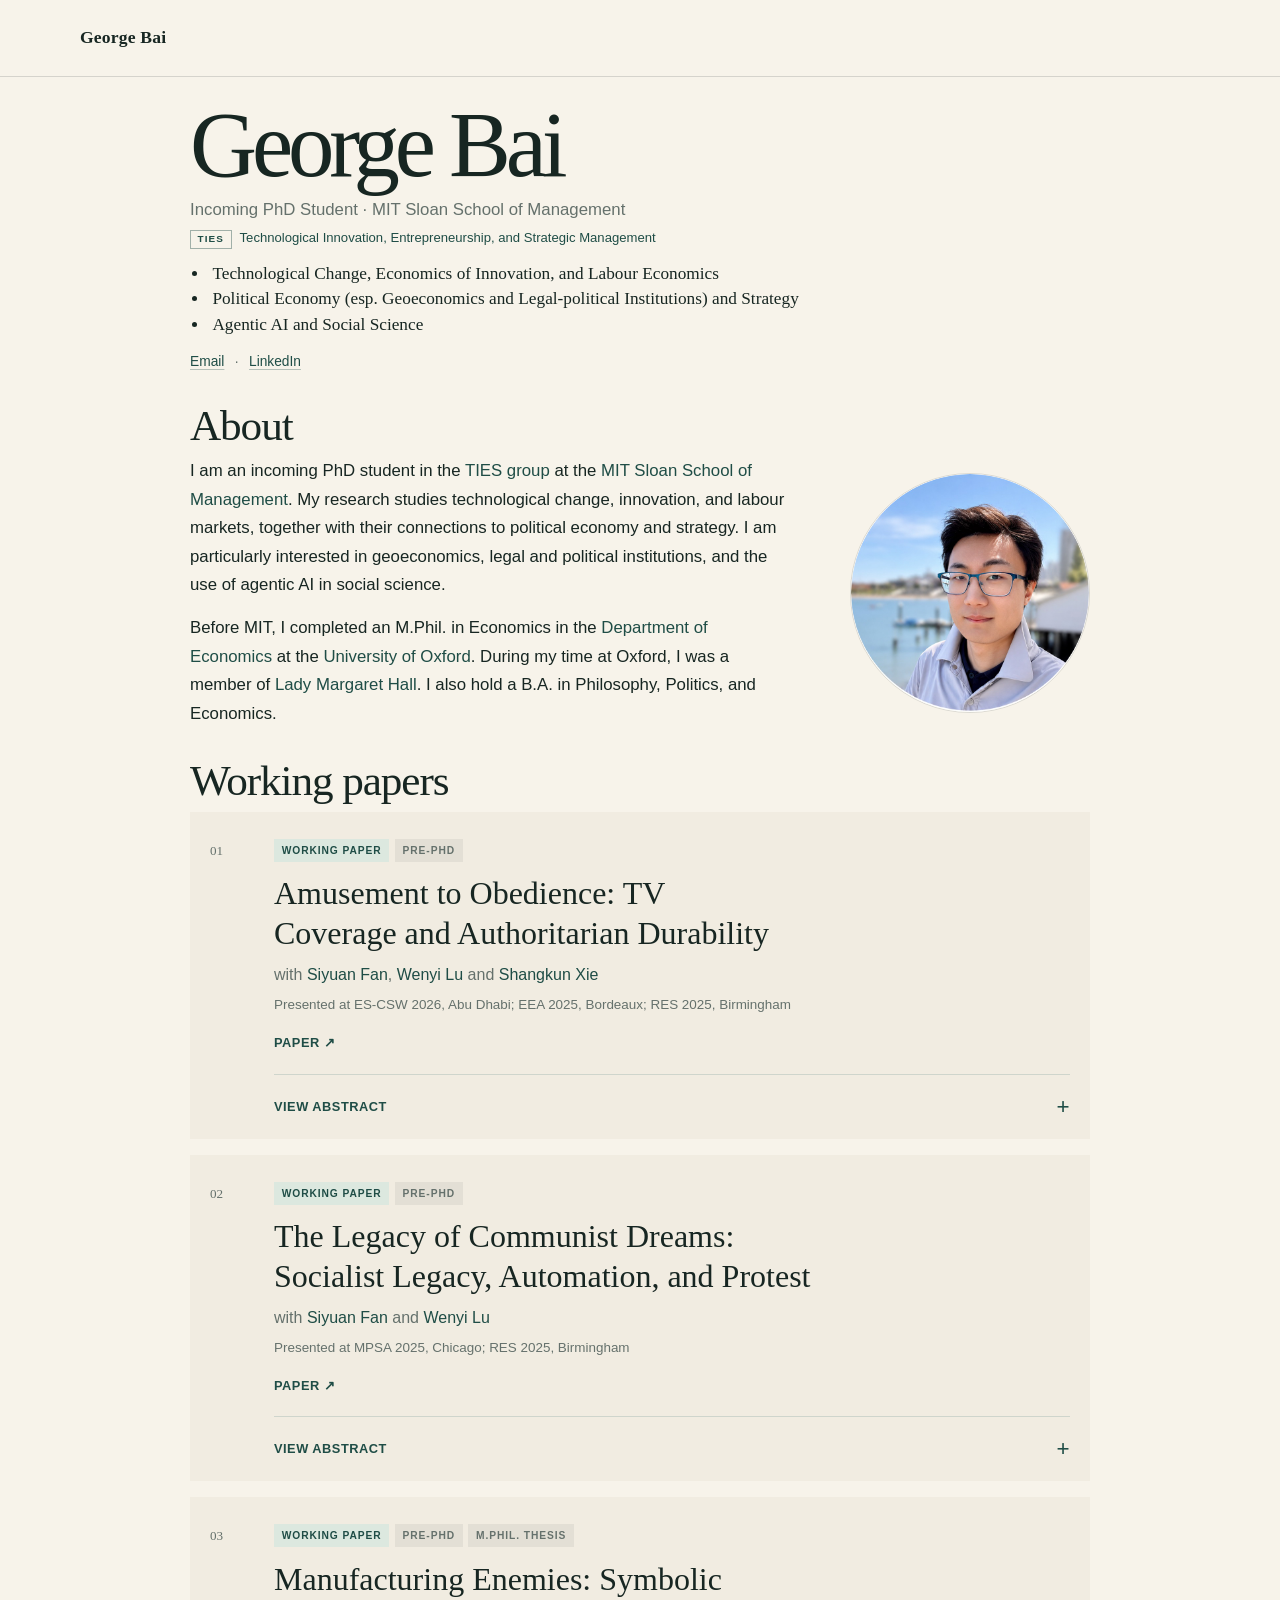
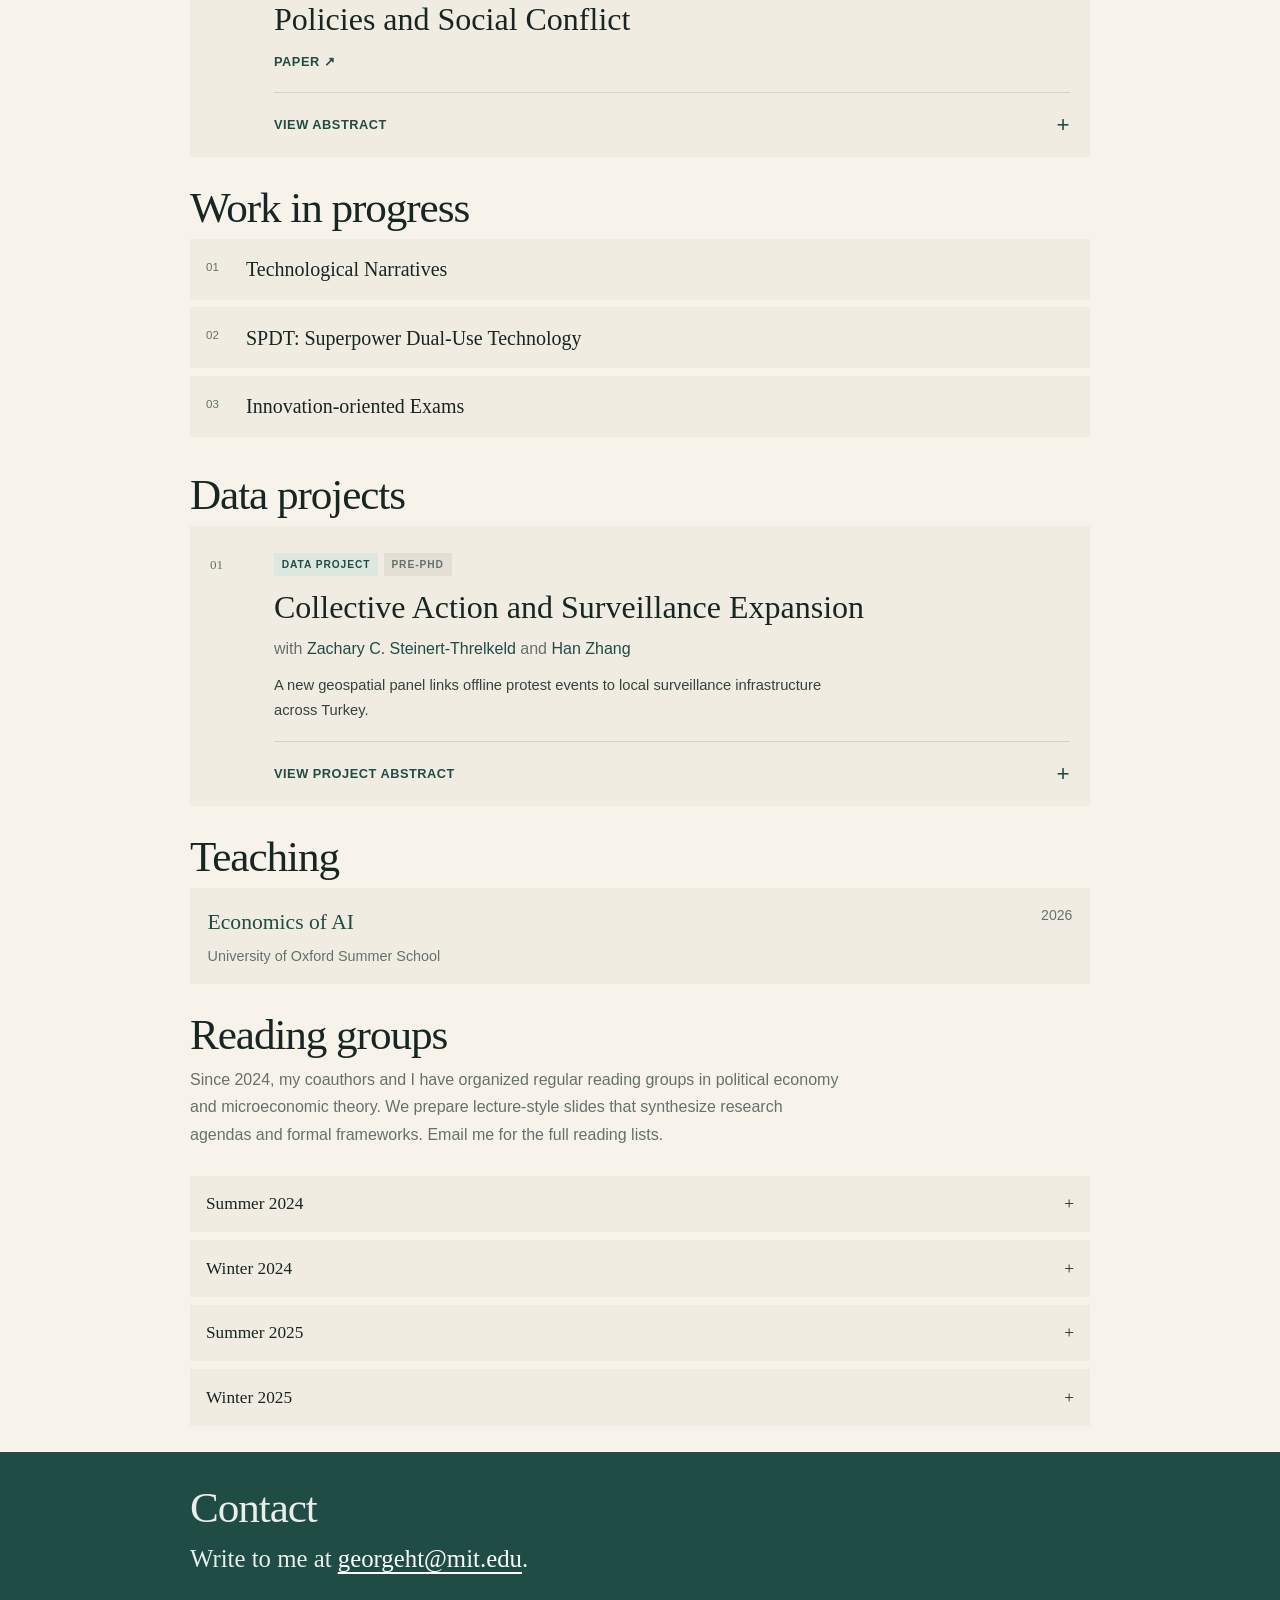
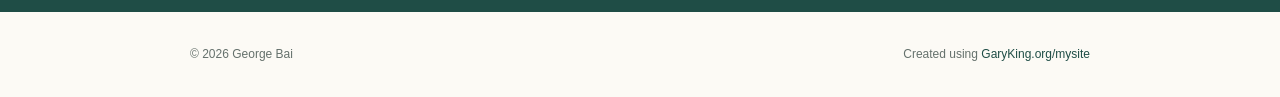
==== index.html @ 8c5a7973 "Deploy accessible academic website mirror" ====
<!doctype html><html lang=en-us><head><meta charset=utf-8><meta name=viewport content="width=device-width,initial-scale=1"><meta name=color-scheme content="light"><meta name=theme-color content="#1f4d46"><title>George Bai</title><meta name=description content="Incoming PhD student at MIT Sloan studying technological change, innovation, political economy, strategy, and agentic AI."><meta property="og:title" content="George Bai"><meta property="og:description" content="Incoming PhD student at MIT Sloan studying technological change, innovation, political economy, strategy, and agentic AI."><meta property="og:type" content="website"><meta property="og:url" content="https://georgehaotianbai.github.io/"><script async src="https://www.googletagmanager.com/gtag/js?id=G-B4WBXXB18H"></script><script>window.dataLayer=window.dataLayer||[];function gtag(){dataLayer.push(arguments)}gtag("js",new Date),gtag("config","G-B4WBXXB18H",{anonymize_ip:!0})</script><meta name=generator content="Created using GaryKing.org/mysite (https://gking.harvard.edu/mysite)"><script type=application/ld+json>{"@context":"https://schema.org","@type":"Person","name":"George Bai","affiliation":{"@type":"Organization","name":"MIT Sloan School of Management"},"url":"https:\/\/georgehaotianbai.github.io\/","isBasedOn":"https://gking.harvard.edu/mysite"}</script><link rel=stylesheet href=/css/style.min.93b478a4195a2efe864375f3f6a1dcf0c8ed3a2f8c6c5d9a26054619e5222175.css integrity="sha256-k7R4pBlaLv6GQ3Xz9qHc8MjtOi+MbF2aJgVGGeUiIXU="><link rel=icon type=image/svg+xml href=/favicon.svg><link rel=icon type=image/png sizes=32x32 href=/favicon-32x32.png><link rel=icon href=/favicon.ico sizes=any><link rel=apple-touch-icon href=/apple-touch-icon.png></head><body><a class=skip-link href=#main-content>Skip to content</a><header class=site-header><nav class=site-nav aria-label="Main navigation"><a class=site-brand href=/>George Bai</a><details class=nav-menu><summary aria-label="Open navigation"><span></span><span></span><span></span></summary><div class=nav-links><a href=/#research>Research</a>
<a href=/#projects>Projects</a>
<a href=/#teaching>Teaching</a>
<a href=/#reading-groups>Reading groups</a>
<a href=/#contact>Contact</a></div></details></nav></header><main id=main-content><section class="hero page-shell" aria-labelledby=hero-title><h1 id=hero-title>George Bai</h1><p class=hero-role><span class=hero-role-main>Incoming PhD Student · MIT Sloan School of Management</span>
<span class=hero-program><span class=hero-program-label>TIES</span>
<span>Technological Innovation, Entrepreneurship, and Strategic Management</span></span></p><ul class=hero-tagline><li>Technological Change, Economics of Innovation, and Labour Economics</li><li>Political Economy (esp. Geoeconomics and Legal-political Institutions) and Strategy</li><li>Agentic AI and Social Science</li></ul><div class=hero-links><a href=mailto:georgeht@mit.edu>Email</a>
<span aria-hidden=true>·</span>
<a href=https://www.linkedin.com/in/george-bai-415457237/ target=_blank rel=noopener>LinkedIn</a></div></section><section id=about class="section page-shell" aria-labelledby=about-title><h2 id=about-title>About</h2><div class=about-grid><div class="about-copy prose"><p>I am an incoming PhD student in the <a href=https://mitsloan.mit.edu/faculty/academic-groups/ties/about-us target=_blank rel=noopener>TIES group</a> at the <a href=https://mitsloan.mit.edu/ target=_blank rel=noopener>MIT Sloan School of Management</a>. My research studies technological change, innovation, and labour markets, together with their connections to political economy and strategy. I am particularly interested in geoeconomics, legal and political institutions, and the use of agentic AI in social science.</p><p>Before MIT, I completed an M.Phil. in Economics in the <a href=https://www.economics.ox.ac.uk/ target=_blank rel=noopener>Department of Economics</a> at the <a href=https://www.ox.ac.uk/ target=_blank rel=noopener>University of Oxford</a>. During my time at Oxford, I was a member of <a href=https://www.lmh.ox.ac.uk/ target=_blank rel=noopener>Lady Margaret Hall</a>. I also hold a B.A. in Philosophy, Politics, and Economics.</p></div><figure class=about-photo><img src=/images/george-bai.jpg alt="Portrait of George Bai"></figure></div></section><section id=research class="section page-shell" aria-labelledby=research-title><div class=section-heading><h2 id=research-title>Working papers</h2></div><div class=papers-list><article class=paper-card><div class=paper-index aria-hidden=true>01</div><div class=paper-summary><div class=paper-main><div class=paper-badges><span class=status-badge>Working paper</span>
<span class="status-badge status-badge-secondary">Pre-PhD</span></div><h3>Amusement to Obedience: TV Coverage and Authoritarian Durability</h3><p class=paper-authors>with <a href=https://fansiyuan.weebly.com/ target=_blank rel=noopener>Siyuan Fan</a>, <a href=https://luwenyi.weebly.com/ target=_blank rel=noopener>Wenyi Lu</a> and <a href=https://shangkunxie.weebly.com/ target=_blank rel=noopener>Shangkun Xie</a></p><p class=paper-presentations>Presented at ES-CSW 2026, Abu Dhabi; EEA 2025, Bordeaux; RES 2025, Birmingham</p><div class=paper-links><a href="https://papers.ssrn.com/sol3/papers.cfm?abstract_id=5091087" target=_blank rel=noopener>Paper <span aria-hidden=true>↗</span></a></div></div><details class=abstract-panel><summary><span class=open-label>View abstract</span><span class=close-label>Close abstract</span><span class=summary-icon aria-hidden=true>+</span></summary><div class=abstract-content><div><p class=abstract-label>Abstract</p><p>How does entertainment media manufacture political support in authoritarian states? Leveraging a nationwide television subsidy program in rural China, we find that adolescents with greater formative-era exposure to color TV later exhibit higher regime support, increased political trust, and lower anti-authoritarian resistance. These patterns reflect an illusory accountability effect. Adolescents with increased TV exposure display lower cognitive performance, educational attainment, and political understanding, while experiencing higher emotional satisfaction from entertainment. This combination of impaired critical capacity and heightened low-cost affective satisfaction leads to lower demands for government accountability and fewer protests.</p></div><figure><img src=/images/tv-coverage.png alt="Estimated effects of television coverage across outcomes" loading=lazy></figure></div></details></div></article><article class=paper-card><div class=paper-index aria-hidden=true>02</div><div class=paper-summary><div class=paper-main><div class=paper-badges><span class=status-badge>Working paper</span>
<span class="status-badge status-badge-secondary">Pre-PhD</span></div><h3>The Legacy of Communist Dreams: Socialist Legacy, Automation, and Protest</h3><p class=paper-authors>with <a href=https://fansiyuan.weebly.com/ target=_blank rel=noopener>Siyuan Fan</a> and <a href=https://luwenyi.weebly.com/ target=_blank rel=noopener>Wenyi Lu</a></p><p class=paper-presentations>Presented at MPSA 2025, Chicago; RES 2025, Birmingham</p><div class=paper-links><a href="https://papers.ssrn.com/sol3/papers.cfm?abstract_id=4797721" target=_blank rel=noopener>Paper <span aria-hidden=true>↗</span></a></div></div><details class=abstract-panel><summary><span class=open-label>View abstract</span><span class=close-label>Close abstract</span><span class=summary-icon aria-hidden=true>+</span></summary><div class=abstract-content><div><p class=abstract-label>Abstract</p><p>Why do revolutionary autocracies experience protests yet remain durable? This paper reconciles the paradox through the long-term political consequences of social revolutions. We propose legacy-conditioned targeting, in which mass mobilization and identity reconstruction generate a resistance-and-loyalty equilibrium. Citizens develop a strong inclination to resist unjust treatment alongside loyalty to revolutionary authority. These orientations persist through intergenerational transmission. Using original measures of China's socialist legacy and protest data from social media, we find that citizens protest when facing unemployment risk from automation, especially in areas with an intensive revolutionary legacy. The same legacy predicts stronger regime support and channels protest toward economic interests, consolidating the authoritarian status quo.</p></div><figure><img src=/images/communist-legacy.png alt="Spatial distribution of protests and socialist legacy" loading=lazy></figure></div></details></div></article><article class=paper-card><div class=paper-index aria-hidden=true>03</div><div class=paper-summary><div class=paper-main><div class=paper-badges><span class=status-badge>Working paper</span>
<span class="status-badge status-badge-secondary">Pre-PhD</span><span class="status-badge status-badge-secondary">M.Phil. Thesis</span></div><h3>Manufacturing Enemies: Symbolic Policies and Social Conflict</h3><div class=paper-links><a href="https://www.dropbox.com/scl/fi/2ol9iryjosaef777iu3fc/Haotian-Bai.pdf?rlkey=toubkoul9jf4xid18sx75km14&amp;dl=0" target=_blank rel=noopener>Paper <span aria-hidden=true>↗</span></a></div></div><details class=abstract-panel><summary><span class=open-label>View abstract</span><span class=close-label>Close abstract</span><span class=summary-icon aria-hidden=true>+</span></summary><div class=abstract-content><div><p class=abstract-label>Abstract</p><p>What is the purpose of identity-coded policies that target domestic minorities? I develop a theory of symbolic policies combining political competition and social conflict. Two parties compete in elections with probabilistic retrospective voting, while majority and minority groups contest identity security through costly individual effort. Symbolic policy allows a security-advantaged party to manufacture a threat that reduces majority free-riding and makes identity security electorally salient. A two-period model shows that the Hawk party's vote share is non-monotonic in the grievance it manufactures. Once minority mobilization becomes sufficiently strong, future conflict continues across incumbent policies. In the infinite-horizon model, the depreciation rate of minority mobilization determines whether politics enters a persistent Hawk trap or recurrent Hawk-Dove cycles. The predictions match patterns surrounding India's cattle-slaughter bans and clarify how restrictions on symbolic policy may backfire.</p></div><figure><img src=/images/manufacturing-enemies.jpg alt="Phase diagram showing three political regimes in the model" loading=lazy></figure></div></details></div></article></div></section><section id=work-in-progress class="section page-shell" aria-labelledby=wip-title><h2 id=wip-title>Work in progress</h2><ol class=wip-list><li>Technological Narratives</li><li>SPDT: Superpower Dual-Use Technology</li><li>Innovation-oriented Exams</li></ol></section><section id=projects class="section page-shell" aria-labelledby=projects-title><h2 id=projects-title>Data projects</h2><article class="paper-card project-card"><div class=paper-index aria-hidden=true>01</div><div class=paper-summary><div class=paper-main><div class=paper-badges><span class=status-badge>Data project</span>
<span class="status-badge status-badge-secondary">Pre-PhD</span></div><h3>Collective Action and Surveillance Expansion</h3><p class=paper-authors>with <a href=https://luskin.ucla.edu/person/zachary-c-steinert-threlkeld target=_blank rel=noopener>Zachary C. Steinert-Threlkeld</a> and <a href=https://hanzhang.xyz/ target=_blank rel=noopener>Han Zhang</a></p><p class=project-description>A new geospatial panel links offline protest events to local surveillance infrastructure across Turkey.</p></div><details class=abstract-panel><summary><span class=open-label>View project abstract</span><span class=close-label>Close project abstract</span><span class=summary-icon aria-hidden=true>+</span></summary><div class=abstract-content><div><p class=abstract-label>Abstract</p><p>How does collective action shape the expansion of state surveillance? We build a new geospatial panel linking offline protest events in Turkey to local camera infrastructure. Starting from 96.3 million geolocated Twitter posts collected between 2013 and 2020, a keyword filter, two-stage LLM classifier, human validation exercise, and spatiotemporal aggregation recover discrete protest episodes. The resulting daily series closely tracks an independent protest-event database during their common coverage period, with a Pearson correlation of 0.670. Around each protest location, we sample 50 road points within a 3 km x 3 km window, retrieve repeated Google Street View imagery, and apply computer vision to measure camera presence across locations and image vintages. The resulting location-time panel provides new data for studying whether contentious activity predicts subsequent surveillance deployment and how this relationship varies across urban space.</p></div><figure><img src=/images/protest-surveillance-turkey.jpg alt="Maps of classified protest postings across Turkey, Ankara, Istanbul, and Izmir" loading=lazy><figcaption>Classified protest postings across Turkey and in Ankara, Istanbul, and Izmir.</figcaption></figure></div></details></div></article></section><section id=teaching class="section page-shell" aria-labelledby=teaching-title><h2 id=teaching-title>Teaching</h2><article class=teaching-item><div><h3><a href=https://economics.web.ox.ac.uk/oxford-elevate target=_blank rel=noopener>Economics of AI</a></h3><p>University of Oxford Summer School</p></div><time>2026</time></article></section><section id=reading-groups class="section page-shell" aria-labelledby=reading-title><h2 id=reading-title>Reading groups</h2><p class=section-intro>Since 2024, my coauthors and I have organized regular reading groups in political economy and microeconomic theory. We prepare lecture-style slides that synthesize research agendas and formal frameworks. Email me for the full reading lists.</p><div class=reading-list><details><summary><span>Summer 2024</span><span aria-hidden=true>+</span></summary><ol><li><a href="https://www.dropbox.com/scl/fi/brhin5ocwootobsow5l6k/PEnotes_2024Summer_1.pdf?rlkey=t30in1wcgakfo5kzuiz4kuwbu&amp;dl=0" target=_blank rel=noopener><span>PEnotes_2024Summer_1</span><small>Political Economy of Development</small></a></li><li><a href="https://www.dropbox.com/scl/fi/px3fi8tswgpbfq5cijapa/PEnotes_2024Summer_2.pdf?rlkey=4uqibhacaxh39tlv965mxc2x7&amp;dl=0" target=_blank rel=noopener><span>PEnotes_2024Summer_2</span><small>Political Economy of Religion and Accountability</small></a></li><li><a href="https://www.dropbox.com/scl/fi/n2bkwgpbalkqzhhif8d6q/PEnotes_2024Summer_3.pdf?rlkey=ti6qjlrddalsjrcfwpknmd2gd&amp;dl=0" target=_blank rel=noopener><span>PEnotes_2024Summer_3</span><small>Political Economy of Conflict and Violence</small></a></li><li><a href="https://www.dropbox.com/scl/fi/fnb7xz0zy4om5a0svrm3k/PEnotes_2024Summer_4.pdf?rlkey=x1mj5j4st5eirkb4v2lcrnn9g&amp;dl=0" target=_blank rel=noopener><span>PEnotes_2024Summer_4</span><small>Political Economy of Redistribution and Revolution</small></a></li><li><a href="https://www.dropbox.com/scl/fi/12sgvzo599m9vph6mvw9t/PEnotes_2024Summer_5.pdf?rlkey=p0lekkrhjq5mn6w2bwtz6zbju&amp;dl=0" target=_blank rel=noopener><span>PEnotes_2024Summer_5</span><small>Political Economy of Military and War</small></a></li></ol></details><details><summary><span>Winter 2024</span><span aria-hidden=true>+</span></summary><ol><li><a href="https://www.dropbox.com/scl/fi/x3ew3gqfxdciv91bejf99/PEnotes_2024Winter_1.pdf?rlkey=rb2xvztqbm3qqdl50neuvw6q1&amp;dl=0" target=_blank rel=noopener><span>PEnotes_2024Winter_1</span><small>Political Economy of Deliberation, Participation, and Control</small></a></li><li><a href="https://www.dropbox.com/scl/fi/qitxu8pycijr9dxmr3boo/PEnotes_2024Winter_2.pdf?rlkey=7ea4qlqprbpg4g8419q2ilvzf&amp;dl=0" target=_blank rel=noopener><span>PEnotes_2024Winter_2</span><small>Culture and Identity, and Their Evolution in Space and Time</small></a></li></ol></details><details><summary><span>Summer 2025</span><span aria-hidden=true>+</span></summary><ol><li><a href="https://www.dropbox.com/scl/fi/58ehymhzlq8fchlmdhh3q/PEnotes_2025Summer_1.pdf?rlkey=ujxkocmue9isg123xfm86flux&amp;dl=0" target=_blank rel=noopener><span>PEnotes_2025Summer_1</span><small>Theory of Time Preference and Social Preference I</small></a></li><li><a href="https://www.dropbox.com/scl/fi/rxc20vtpikhrfa2c36kse/PEnotes_2025Summer_2.pdf?rlkey=94q1dppuen5b8tqi0xrom3j3k&amp;dl=0" target=_blank rel=noopener><span>PEnotes_2025Summer_2</span><small>Theory of Risk, Ambiguity, and Social Preference II</small></a></li><li><a href="https://www.dropbox.com/scl/fi/wg9e2of10duheg5ln5klz/PEnotes_2025Summer_3.pdf?rlkey=siep3lelx9zimrm37h6q8nslq&amp;dl=0" target=_blank rel=noopener><span>PEnotes_2025Summer_3</span><small>Overconfidence, Small Samples, Projection Bias, and Cultural Transmission</small></a></li><li><a href="https://www.dropbox.com/scl/fi/vh2bakmopk1cv2qo885ch/PEnotes_2025Summer_4.pdf?rlkey=0f5ey85oaxacob1qujr14feu7&amp;dl=0" target=_blank rel=noopener><span>PEnotes_2025Summer_4</span><small>Theory of Non-standard Decision Making and Emotion</small></a></li><li><a href="https://www.dropbox.com/scl/fi/b8cefsa8f6jym4p59r9dn/PEnotes_2025Summer_5.pdf?rlkey=1gnz6bxujf99zshrnpsq27zmr&amp;dl=0" target=_blank rel=noopener><span>PEnotes_2025Summer_5</span><small>Theory of Motivated Reasoning and Behavioural Welfare Economics I</small></a></li><li><a href="https://www.dropbox.com/scl/fi/e9c2wqzdzlcl4huxh83h7/PEnotes_2025Summer_6.pdf?rlkey=n08ev9mmzmtrmwa2zk3ft50wy&amp;dl=0" target=_blank rel=noopener><span>PEnotes_2025Summer_6</span><small>Theory of Ideology and Behavioural Welfare Economics II</small></a></li><li><a href="https://www.dropbox.com/scl/fi/87ippd0o7kjq6wcnfa3rn/PEnotes_2025Summer_7.pdf?rlkey=q8exmp6r01yr5bx7nn8ay4ztf&amp;dl=0" target=_blank rel=noopener><span>PEnotes_2025Summer_7</span><small>Theory of Psychology and Economics I</small></a></li><li><a href="https://www.dropbox.com/scl/fi/oq7t80um0mioz1bav1pn8/PEnotes_2025Summer_8.pdf?rlkey=1o6fi0z5eilqatdi456zgnqq7&amp;dl=0" target=_blank rel=noopener><span>PEnotes_2025Summer_8</span><small>Theory of Psychology and Economics II</small></a></li></ol></details><details><summary><span>Winter 2025</span><span aria-hidden=true>+</span></summary><ol><li><a href="https://www.dropbox.com/scl/fi/cbee7nvvqwlgunvbj1c47/PEnotes_2025Winter_contest.pdf?rlkey=l4fxqvddyxb1kzxf99yzlnesa&amp;dl=0" target=_blank rel=noopener><span>PEnotes_2025Winter_1</span><small>Contest Theory in Political Economy</small></a></li><li><a href="https://www.dropbox.com/scl/fi/w0kqkxbnd7dpszn0240or/PEnotes_2025Winter_information_design.pdf?rlkey=judnqmhbmr4tiqovvt4x6mjic&amp;dl=0" target=_blank rel=noopener><span>PEnotes_2025Winter_2</span><small>Information Design and Political Economy</small></a></li><li><a href="https://www.dropbox.com/scl/fi/3hxqjah0b7e6lj81s281m/PEnotes_2025Winter_Urban1.pdf?rlkey=vof4s5bova7jra1hm9cktc5i0&amp;dl=0" target=_blank rel=noopener><span>PEnotes_2025Winter_3</span><small>Politics in Space I</small></a></li><li><a href="https://www.dropbox.com/scl/fi/90hpp3w7wgd4halw9224q/PEnotes_2025Winter_Urban2.pdf?rlkey=7jt7zke5fbdmz8zlhshu7m9we&amp;dl=0" target=_blank rel=noopener><span>PEnotes_2025Winter_4</span><small>Politics in Space II</small></a></li><li><a href="https://www.dropbox.com/scl/fi/4aog43ak33fdr23lftrfd/PEnotes_2025Winter_Urban3.pdf?rlkey=qfjktqs350ck9omqjath6qrs1&amp;dl=0" target=_blank rel=noopener><span>PEnotes_2025Winter_5</span><small>Politics in Space III</small></a></li></ol></details></div></section><section id=contact class=contact-section aria-labelledby=contact-title><div class=page-shell><h2 id=contact-title>Contact</h2><p>Write to me at <a href=mailto:georgeht@mit.edu>georgeht@mit.edu</a>.</p></div></section></main><footer class=site-footer><div class=footer-inner><span>© 2026 George Bai</span>
<span>Created using <a href=https://garyking.org/mysite target=_blank rel=noopener>GaryKing.org/mysite</a></span></div></footer></body></html>
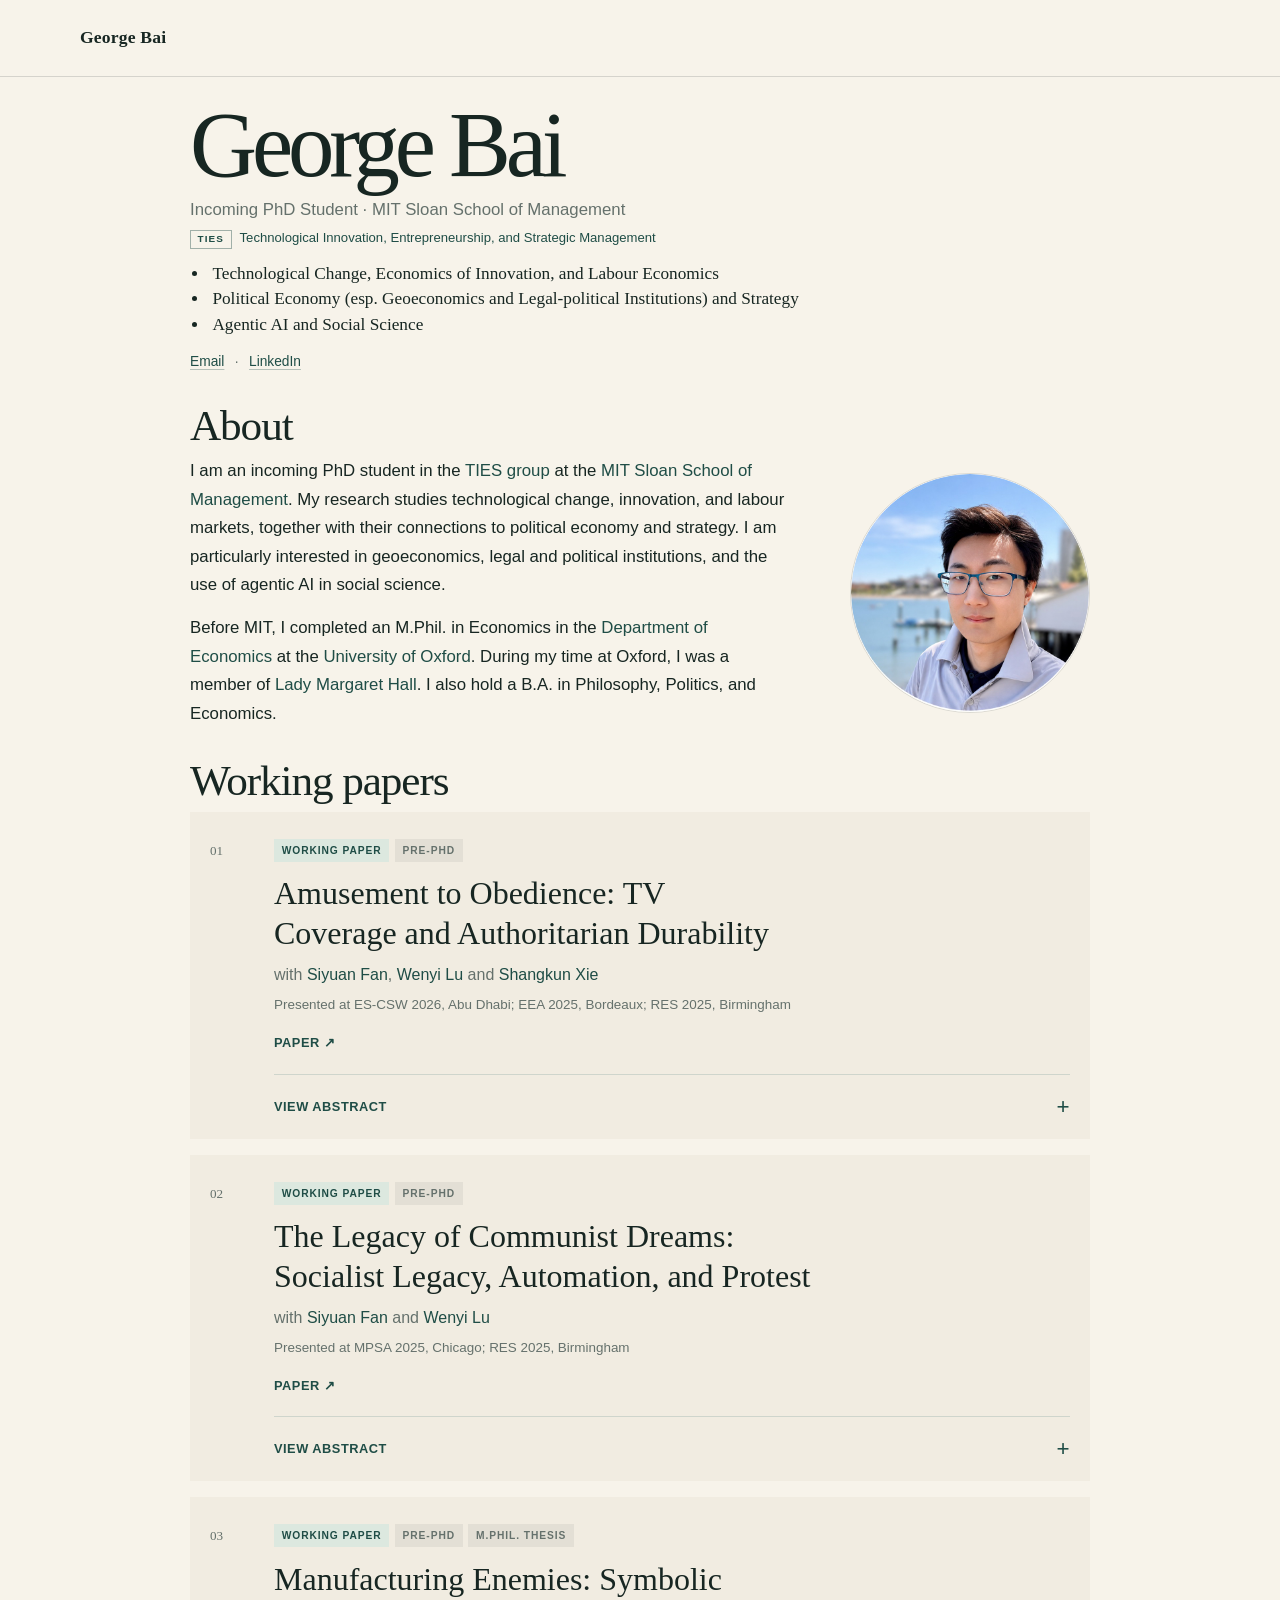
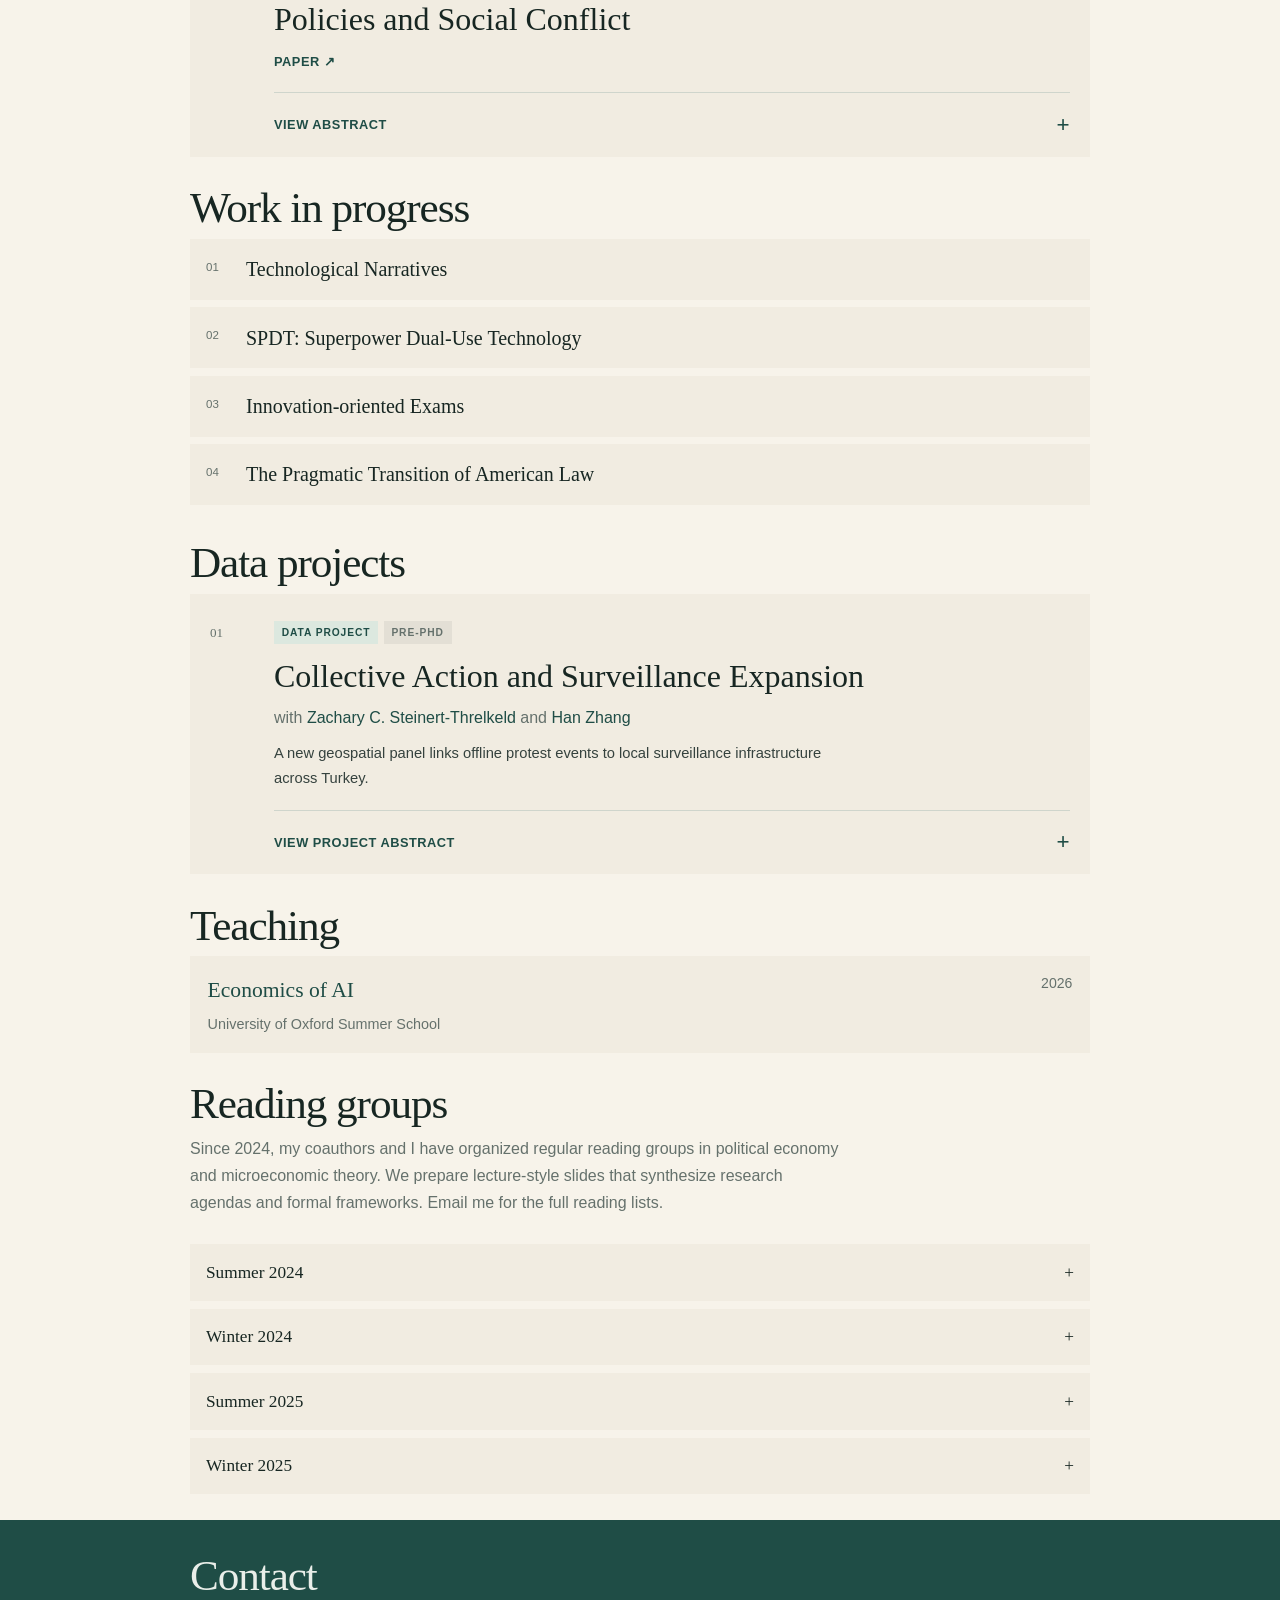
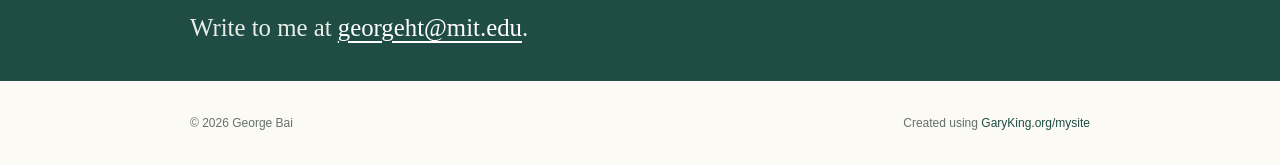
==== commit 0676c458: "Update work in progress mirror" ====
--- a/index.html
+++ b/index.html
@@ -9,6 +9,6 @@
 <a href=https://www.linkedin.com/in/george-bai-415457237/ target=_blank rel=noopener>LinkedIn</a></div></section><section id=about class="section page-shell" aria-labelledby=about-title><h2 id=about-title>About</h2><div class=about-grid><div class="about-copy prose"><p>I am an incoming PhD student in the <a href=https://mitsloan.mit.edu/faculty/academic-groups/ties/about-us target=_blank rel=noopener>TIES group</a> at the <a href=https://mitsloan.mit.edu/ target=_blank rel=noopener>MIT Sloan School of Management</a>. My research studies technological change, innovation, and labour markets, together with their connections to political economy and strategy. I am particularly interested in geoeconomics, legal and political institutions, and the use of agentic AI in social science.</p><p>Before MIT, I completed an M.Phil. in Economics in the <a href=https://www.economics.ox.ac.uk/ target=_blank rel=noopener>Department of Economics</a> at the <a href=https://www.ox.ac.uk/ target=_blank rel=noopener>University of Oxford</a>. During my time at Oxford, I was a member of <a href=https://www.lmh.ox.ac.uk/ target=_blank rel=noopener>Lady Margaret Hall</a>. I also hold a B.A. in Philosophy, Politics, and Economics.</p></div><figure class=about-photo><img src=/images/george-bai.jpg alt="Portrait of George Bai"></figure></div></section><section id=research class="section page-shell" aria-labelledby=research-title><div class=section-heading><h2 id=research-title>Working papers</h2></div><div class=papers-list><article class=paper-card><div class=paper-index aria-hidden=true>01</div><div class=paper-summary><div class=paper-main><div class=paper-badges><span class=status-badge>Working paper</span>
 <span class="status-badge status-badge-secondary">Pre-PhD</span></div><h3>Amusement to Obedience: TV Coverage and Authoritarian Durability</h3><p class=paper-authors>with <a href=https://fansiyuan.weebly.com/ target=_blank rel=noopener>Siyuan Fan</a>, <a href=https://luwenyi.weebly.com/ target=_blank rel=noopener>Wenyi Lu</a> and <a href=https://shangkunxie.weebly.com/ target=_blank rel=noopener>Shangkun Xie</a></p><p class=paper-presentations>Presented at ES-CSW 2026, Abu Dhabi; EEA 2025, Bordeaux; RES 2025, Birmingham</p><div class=paper-links><a href="https://papers.ssrn.com/sol3/papers.cfm?abstract_id=5091087" target=_blank rel=noopener>Paper <span aria-hidden=true>↗</span></a></div></div><details class=abstract-panel><summary><span class=open-label>View abstract</span><span class=close-label>Close abstract</span><span class=summary-icon aria-hidden=true>+</span></summary><div class=abstract-content><div><p class=abstract-label>Abstract</p><p>How does entertainment media manufacture political support in authoritarian states? Leveraging a nationwide television subsidy program in rural China, we find that adolescents with greater formative-era exposure to color TV later exhibit higher regime support, increased political trust, and lower anti-authoritarian resistance. These patterns reflect an illusory accountability effect. Adolescents with increased TV exposure display lower cognitive performance, educational attainment, and political understanding, while experiencing higher emotional satisfaction from entertainment. This combination of impaired critical capacity and heightened low-cost affective satisfaction leads to lower demands for government accountability and fewer protests.</p></div><figure><img src=/images/tv-coverage.png alt="Estimated effects of television coverage across outcomes" loading=lazy></figure></div></details></div></article><article class=paper-card><div class=paper-index aria-hidden=true>02</div><div class=paper-summary><div class=paper-main><div class=paper-badges><span class=status-badge>Working paper</span>
 <span class="status-badge status-badge-secondary">Pre-PhD</span></div><h3>The Legacy of Communist Dreams: Socialist Legacy, Automation, and Protest</h3><p class=paper-authors>with <a href=https://fansiyuan.weebly.com/ target=_blank rel=noopener>Siyuan Fan</a> and <a href=https://luwenyi.weebly.com/ target=_blank rel=noopener>Wenyi Lu</a></p><p class=paper-presentations>Presented at MPSA 2025, Chicago; RES 2025, Birmingham</p><div class=paper-links><a href="https://papers.ssrn.com/sol3/papers.cfm?abstract_id=4797721" target=_blank rel=noopener>Paper <span aria-hidden=true>↗</span></a></div></div><details class=abstract-panel><summary><span class=open-label>View abstract</span><span class=close-label>Close abstract</span><span class=summary-icon aria-hidden=true>+</span></summary><div class=abstract-content><div><p class=abstract-label>Abstract</p><p>Why do revolutionary autocracies experience protests yet remain durable? This paper reconciles the paradox through the long-term political consequences of social revolutions. We propose legacy-conditioned targeting, in which mass mobilization and identity reconstruction generate a resistance-and-loyalty equilibrium. Citizens develop a strong inclination to resist unjust treatment alongside loyalty to revolutionary authority. These orientations persist through intergenerational transmission. Using original measures of China's socialist legacy and protest data from social media, we find that citizens protest when facing unemployment risk from automation, especially in areas with an intensive revolutionary legacy. The same legacy predicts stronger regime support and channels protest toward economic interests, consolidating the authoritarian status quo.</p></div><figure><img src=/images/communist-legacy.png alt="Spatial distribution of protests and socialist legacy" loading=lazy></figure></div></details></div></article><article class=paper-card><div class=paper-index aria-hidden=true>03</div><div class=paper-summary><div class=paper-main><div class=paper-badges><span class=status-badge>Working paper</span>
-<span class="status-badge status-badge-secondary">Pre-PhD</span><span class="status-badge status-badge-secondary">M.Phil. Thesis</span></div><h3>Manufacturing Enemies: Symbolic Policies and Social Conflict</h3><div class=paper-links><a href="https://www.dropbox.com/scl/fi/2ol9iryjosaef777iu3fc/Haotian-Bai.pdf?rlkey=toubkoul9jf4xid18sx75km14&amp;dl=0" target=_blank rel=noopener>Paper <span aria-hidden=true>↗</span></a></div></div><details class=abstract-panel><summary><span class=open-label>View abstract</span><span class=close-label>Close abstract</span><span class=summary-icon aria-hidden=true>+</span></summary><div class=abstract-content><div><p class=abstract-label>Abstract</p><p>What is the purpose of identity-coded policies that target domestic minorities? I develop a theory of symbolic policies combining political competition and social conflict. Two parties compete in elections with probabilistic retrospective voting, while majority and minority groups contest identity security through costly individual effort. Symbolic policy allows a security-advantaged party to manufacture a threat that reduces majority free-riding and makes identity security electorally salient. A two-period model shows that the Hawk party's vote share is non-monotonic in the grievance it manufactures. Once minority mobilization becomes sufficiently strong, future conflict continues across incumbent policies. In the infinite-horizon model, the depreciation rate of minority mobilization determines whether politics enters a persistent Hawk trap or recurrent Hawk-Dove cycles. The predictions match patterns surrounding India's cattle-slaughter bans and clarify how restrictions on symbolic policy may backfire.</p></div><figure><img src=/images/manufacturing-enemies.jpg alt="Phase diagram showing three political regimes in the model" loading=lazy></figure></div></details></div></article></div></section><section id=work-in-progress class="section page-shell" aria-labelledby=wip-title><h2 id=wip-title>Work in progress</h2><ol class=wip-list><li>Technological Narratives</li><li>SPDT: Superpower Dual-Use Technology</li><li>Innovation-oriented Exams</li></ol></section><section id=projects class="section page-shell" aria-labelledby=projects-title><h2 id=projects-title>Data projects</h2><article class="paper-card project-card"><div class=paper-index aria-hidden=true>01</div><div class=paper-summary><div class=paper-main><div class=paper-badges><span class=status-badge>Data project</span>
+<span class="status-badge status-badge-secondary">Pre-PhD</span><span class="status-badge status-badge-secondary">M.Phil. Thesis</span></div><h3>Manufacturing Enemies: Symbolic Policies and Social Conflict</h3><div class=paper-links><a href="https://www.dropbox.com/scl/fi/2ol9iryjosaef777iu3fc/Haotian-Bai.pdf?rlkey=toubkoul9jf4xid18sx75km14&amp;dl=0" target=_blank rel=noopener>Paper <span aria-hidden=true>↗</span></a></div></div><details class=abstract-panel><summary><span class=open-label>View abstract</span><span class=close-label>Close abstract</span><span class=summary-icon aria-hidden=true>+</span></summary><div class=abstract-content><div><p class=abstract-label>Abstract</p><p>What is the purpose of identity-coded policies that target domestic minorities? I develop a theory of symbolic policies combining political competition and social conflict. Two parties compete in elections with probabilistic retrospective voting, while majority and minority groups contest identity security through costly individual effort. Symbolic policy allows a security-advantaged party to manufacture a threat that reduces majority free-riding and makes identity security electorally salient. A two-period model shows that the Hawk party's vote share is non-monotonic in the grievance it manufactures. Once minority mobilization becomes sufficiently strong, future conflict continues across incumbent policies. In the infinite-horizon model, the depreciation rate of minority mobilization determines whether politics enters a persistent Hawk trap or recurrent Hawk-Dove cycles. The predictions match patterns surrounding India's cattle-slaughter bans and clarify how restrictions on symbolic policy may backfire.</p></div><figure><img src=/images/manufacturing-enemies.jpg alt="Phase diagram showing three political regimes in the model" loading=lazy></figure></div></details></div></article></div></section><section id=work-in-progress class="section page-shell" aria-labelledby=wip-title><h2 id=wip-title>Work in progress</h2><ol class=wip-list><li>Technological Narratives</li><li>SPDT: Superpower Dual-Use Technology</li><li>Innovation-oriented Exams</li><li>The Pragmatic Transition of American Law</li></ol></section><section id=projects class="section page-shell" aria-labelledby=projects-title><h2 id=projects-title>Data projects</h2><article class="paper-card project-card"><div class=paper-index aria-hidden=true>01</div><div class=paper-summary><div class=paper-main><div class=paper-badges><span class=status-badge>Data project</span>
 <span class="status-badge status-badge-secondary">Pre-PhD</span></div><h3>Collective Action and Surveillance Expansion</h3><p class=paper-authors>with <a href=https://luskin.ucla.edu/person/zachary-c-steinert-threlkeld target=_blank rel=noopener>Zachary C. Steinert-Threlkeld</a> and <a href=https://hanzhang.xyz/ target=_blank rel=noopener>Han Zhang</a></p><p class=project-description>A new geospatial panel links offline protest events to local surveillance infrastructure across Turkey.</p></div><details class=abstract-panel><summary><span class=open-label>View project abstract</span><span class=close-label>Close project abstract</span><span class=summary-icon aria-hidden=true>+</span></summary><div class=abstract-content><div><p class=abstract-label>Abstract</p><p>How does collective action shape the expansion of state surveillance? We build a new geospatial panel linking offline protest events in Turkey to local camera infrastructure. Starting from 96.3 million geolocated Twitter posts collected between 2013 and 2020, a keyword filter, two-stage LLM classifier, human validation exercise, and spatiotemporal aggregation recover discrete protest episodes. The resulting daily series closely tracks an independent protest-event database during their common coverage period, with a Pearson correlation of 0.670. Around each protest location, we sample 50 road points within a 3 km x 3 km window, retrieve repeated Google Street View imagery, and apply computer vision to measure camera presence across locations and image vintages. The resulting location-time panel provides new data for studying whether contentious activity predicts subsequent surveillance deployment and how this relationship varies across urban space.</p></div><figure><img src=/images/protest-surveillance-turkey.jpg alt="Maps of classified protest postings across Turkey, Ankara, Istanbul, and Izmir" loading=lazy><figcaption>Classified protest postings across Turkey and in Ankara, Istanbul, and Izmir.</figcaption></figure></div></details></div></article></section><section id=teaching class="section page-shell" aria-labelledby=teaching-title><h2 id=teaching-title>Teaching</h2><article class=teaching-item><div><h3><a href=https://economics.web.ox.ac.uk/oxford-elevate target=_blank rel=noopener>Economics of AI</a></h3><p>University of Oxford Summer School</p></div><time>2026</time></article></section><section id=reading-groups class="section page-shell" aria-labelledby=reading-title><h2 id=reading-title>Reading groups</h2><p class=section-intro>Since 2024, my coauthors and I have organized regular reading groups in political economy and microeconomic theory. We prepare lecture-style slides that synthesize research agendas and formal frameworks. Email me for the full reading lists.</p><div class=reading-list><details><summary><span>Summer 2024</span><span aria-hidden=true>+</span></summary><ol><li><a href="https://www.dropbox.com/scl/fi/brhin5ocwootobsow5l6k/PEnotes_2024Summer_1.pdf?rlkey=t30in1wcgakfo5kzuiz4kuwbu&amp;dl=0" target=_blank rel=noopener><span>PEnotes_2024Summer_1</span><small>Political Economy of Development</small></a></li><li><a href="https://www.dropbox.com/scl/fi/px3fi8tswgpbfq5cijapa/PEnotes_2024Summer_2.pdf?rlkey=4uqibhacaxh39tlv965mxc2x7&amp;dl=0" target=_blank rel=noopener><span>PEnotes_2024Summer_2</span><small>Political Economy of Religion and Accountability</small></a></li><li><a href="https://www.dropbox.com/scl/fi/n2bkwgpbalkqzhhif8d6q/PEnotes_2024Summer_3.pdf?rlkey=ti6qjlrddalsjrcfwpknmd2gd&amp;dl=0" target=_blank rel=noopener><span>PEnotes_2024Summer_3</span><small>Political Economy of Conflict and Violence</small></a></li><li><a href="https://www.dropbox.com/scl/fi/fnb7xz0zy4om5a0svrm3k/PEnotes_2024Summer_4.pdf?rlkey=x1mj5j4st5eirkb4v2lcrnn9g&amp;dl=0" target=_blank rel=noopener><span>PEnotes_2024Summer_4</span><small>Political Economy of Redistribution and Revolution</small></a></li><li><a href="https://www.dropbox.com/scl/fi/12sgvzo599m9vph6mvw9t/PEnotes_2024Summer_5.pdf?rlkey=p0lekkrhjq5mn6w2bwtz6zbju&amp;dl=0" target=_blank rel=noopener><span>PEnotes_2024Summer_5</span><small>Political Economy of Military and War</small></a></li></ol></details><details><summary><span>Winter 2024</span><span aria-hidden=true>+</span></summary><ol><li><a href="https://www.dropbox.com/scl/fi/x3ew3gqfxdciv91bejf99/PEnotes_2024Winter_1.pdf?rlkey=rb2xvztqbm3qqdl50neuvw6q1&amp;dl=0" target=_blank rel=noopener><span>PEnotes_2024Winter_1</span><small>Political Economy of Deliberation, Participation, and Control</small></a></li><li><a href="https://www.dropbox.com/scl/fi/qitxu8pycijr9dxmr3boo/PEnotes_2024Winter_2.pdf?rlkey=7ea4qlqprbpg4g8419q2ilvzf&amp;dl=0" target=_blank rel=noopener><span>PEnotes_2024Winter_2</span><small>Culture and Identity, and Their Evolution in Space and Time</small></a></li></ol></details><details><summary><span>Summer 2025</span><span aria-hidden=true>+</span></summary><ol><li><a href="https://www.dropbox.com/scl/fi/58ehymhzlq8fchlmdhh3q/PEnotes_2025Summer_1.pdf?rlkey=ujxkocmue9isg123xfm86flux&amp;dl=0" target=_blank rel=noopener><span>PEnotes_2025Summer_1</span><small>Theory of Time Preference and Social Preference I</small></a></li><li><a href="https://www.dropbox.com/scl/fi/rxc20vtpikhrfa2c36kse/PEnotes_2025Summer_2.pdf?rlkey=94q1dppuen5b8tqi0xrom3j3k&amp;dl=0" target=_blank rel=noopener><span>PEnotes_2025Summer_2</span><small>Theory of Risk, Ambiguity, and Social Preference II</small></a></li><li><a href="https://www.dropbox.com/scl/fi/wg9e2of10duheg5ln5klz/PEnotes_2025Summer_3.pdf?rlkey=siep3lelx9zimrm37h6q8nslq&amp;dl=0" target=_blank rel=noopener><span>PEnotes_2025Summer_3</span><small>Overconfidence, Small Samples, Projection Bias, and Cultural Transmission</small></a></li><li><a href="https://www.dropbox.com/scl/fi/vh2bakmopk1cv2qo885ch/PEnotes_2025Summer_4.pdf?rlkey=0f5ey85oaxacob1qujr14feu7&amp;dl=0" target=_blank rel=noopener><span>PEnotes_2025Summer_4</span><small>Theory of Non-standard Decision Making and Emotion</small></a></li><li><a href="https://www.dropbox.com/scl/fi/b8cefsa8f6jym4p59r9dn/PEnotes_2025Summer_5.pdf?rlkey=1gnz6bxujf99zshrnpsq27zmr&amp;dl=0" target=_blank rel=noopener><span>PEnotes_2025Summer_5</span><small>Theory of Motivated Reasoning and Behavioural Welfare Economics I</small></a></li><li><a href="https://www.dropbox.com/scl/fi/e9c2wqzdzlcl4huxh83h7/PEnotes_2025Summer_6.pdf?rlkey=n08ev9mmzmtrmwa2zk3ft50wy&amp;dl=0" target=_blank rel=noopener><span>PEnotes_2025Summer_6</span><small>Theory of Ideology and Behavioural Welfare Economics II</small></a></li><li><a href="https://www.dropbox.com/scl/fi/87ippd0o7kjq6wcnfa3rn/PEnotes_2025Summer_7.pdf?rlkey=q8exmp6r01yr5bx7nn8ay4ztf&amp;dl=0" target=_blank rel=noopener><span>PEnotes_2025Summer_7</span><small>Theory of Psychology and Economics I</small></a></li><li><a href="https://www.dropbox.com/scl/fi/oq7t80um0mioz1bav1pn8/PEnotes_2025Summer_8.pdf?rlkey=1o6fi0z5eilqatdi456zgnqq7&amp;dl=0" target=_blank rel=noopener><span>PEnotes_2025Summer_8</span><small>Theory of Psychology and Economics II</small></a></li></ol></details><details><summary><span>Winter 2025</span><span aria-hidden=true>+</span></summary><ol><li><a href="https://www.dropbox.com/scl/fi/cbee7nvvqwlgunvbj1c47/PEnotes_2025Winter_contest.pdf?rlkey=l4fxqvddyxb1kzxf99yzlnesa&amp;dl=0" target=_blank rel=noopener><span>PEnotes_2025Winter_1</span><small>Contest Theory in Political Economy</small></a></li><li><a href="https://www.dropbox.com/scl/fi/w0kqkxbnd7dpszn0240or/PEnotes_2025Winter_information_design.pdf?rlkey=judnqmhbmr4tiqovvt4x6mjic&amp;dl=0" target=_blank rel=noopener><span>PEnotes_2025Winter_2</span><small>Information Design and Political Economy</small></a></li><li><a href="https://www.dropbox.com/scl/fi/3hxqjah0b7e6lj81s281m/PEnotes_2025Winter_Urban1.pdf?rlkey=vof4s5bova7jra1hm9cktc5i0&amp;dl=0" target=_blank rel=noopener><span>PEnotes_2025Winter_3</span><small>Politics in Space I</small></a></li><li><a href="https://www.dropbox.com/scl/fi/90hpp3w7wgd4halw9224q/PEnotes_2025Winter_Urban2.pdf?rlkey=7jt7zke5fbdmz8zlhshu7m9we&amp;dl=0" target=_blank rel=noopener><span>PEnotes_2025Winter_4</span><small>Politics in Space II</small></a></li><li><a href="https://www.dropbox.com/scl/fi/4aog43ak33fdr23lftrfd/PEnotes_2025Winter_Urban3.pdf?rlkey=qfjktqs350ck9omqjath6qrs1&amp;dl=0" target=_blank rel=noopener><span>PEnotes_2025Winter_5</span><small>Politics in Space III</small></a></li></ol></details></div></section><section id=contact class=contact-section aria-labelledby=contact-title><div class=page-shell><h2 id=contact-title>Contact</h2><p>Write to me at <a href=mailto:georgeht@mit.edu>georgeht@mit.edu</a>.</p></div></section></main><footer class=site-footer><div class=footer-inner><span>© 2026 George Bai</span>
 <span>Created using <a href=https://garyking.org/mysite target=_blank rel=noopener>GaryKing.org/mysite</a></span></div></footer></body></html>
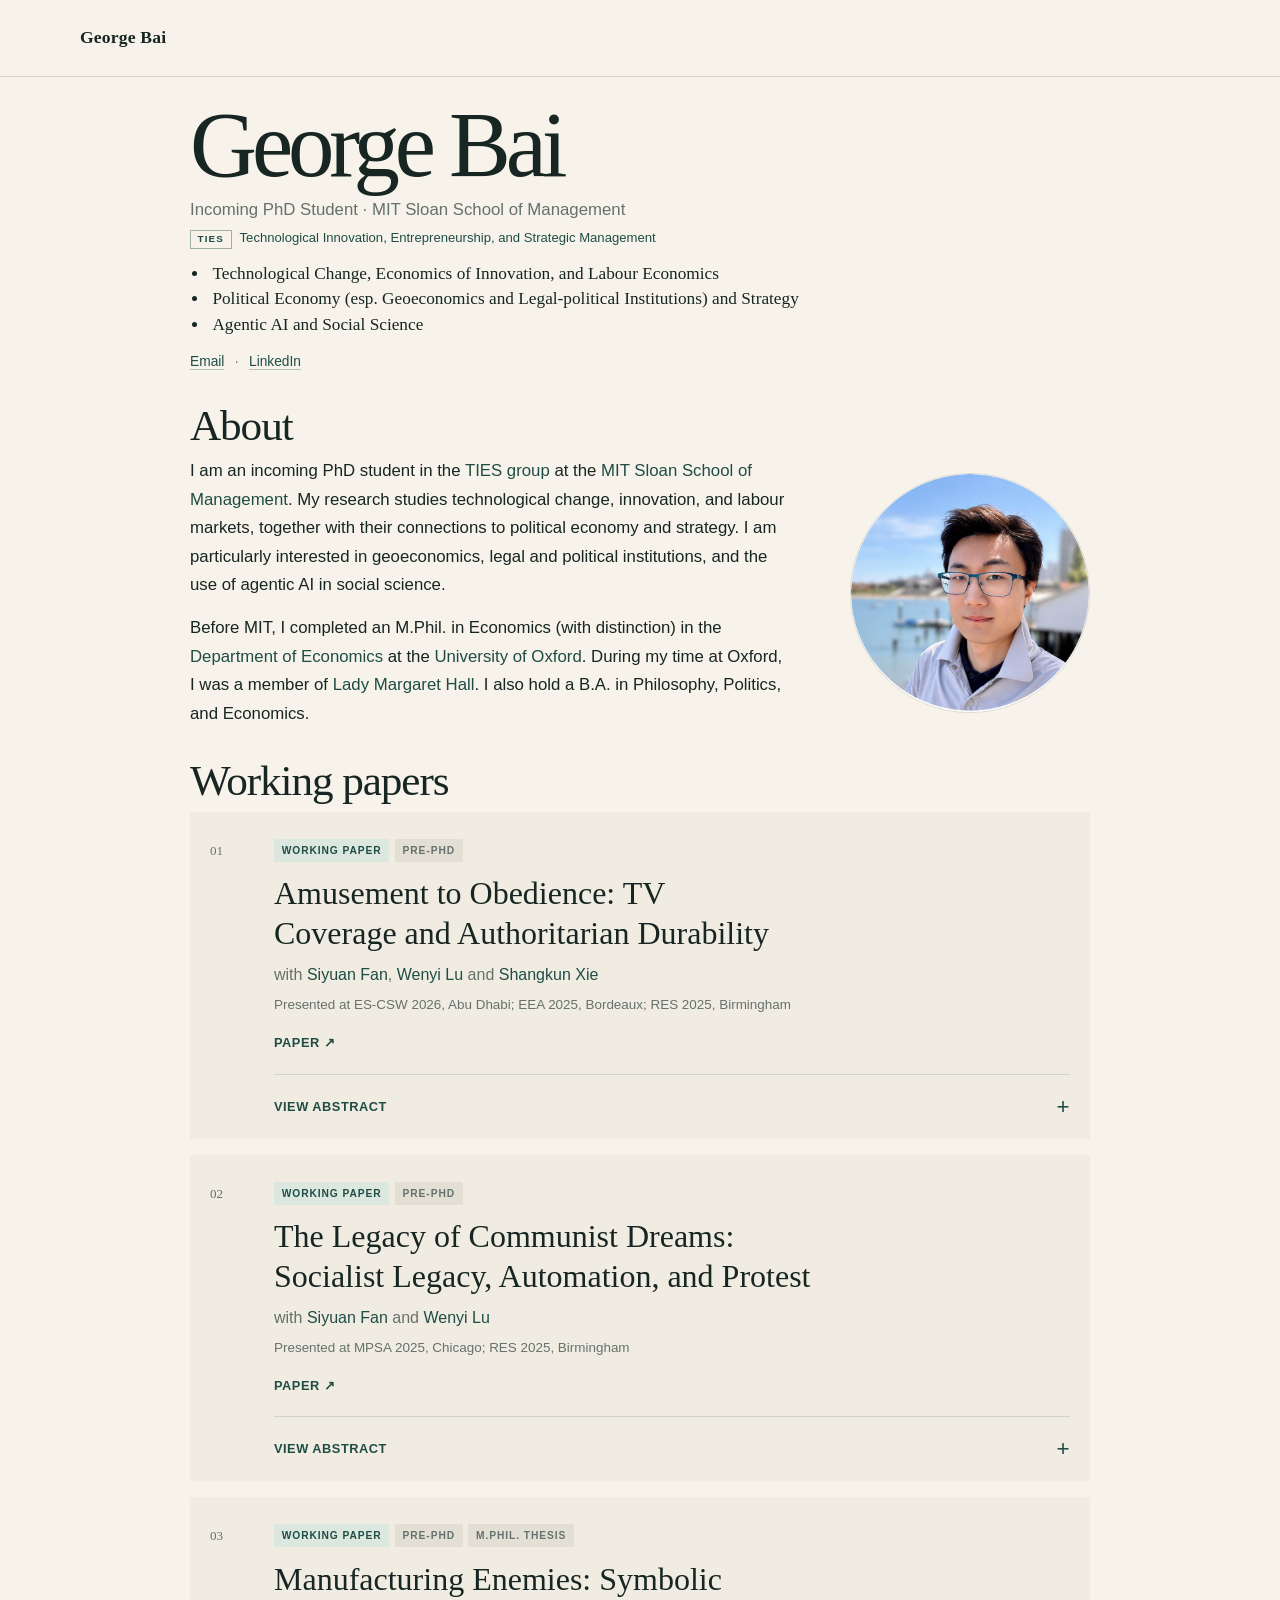
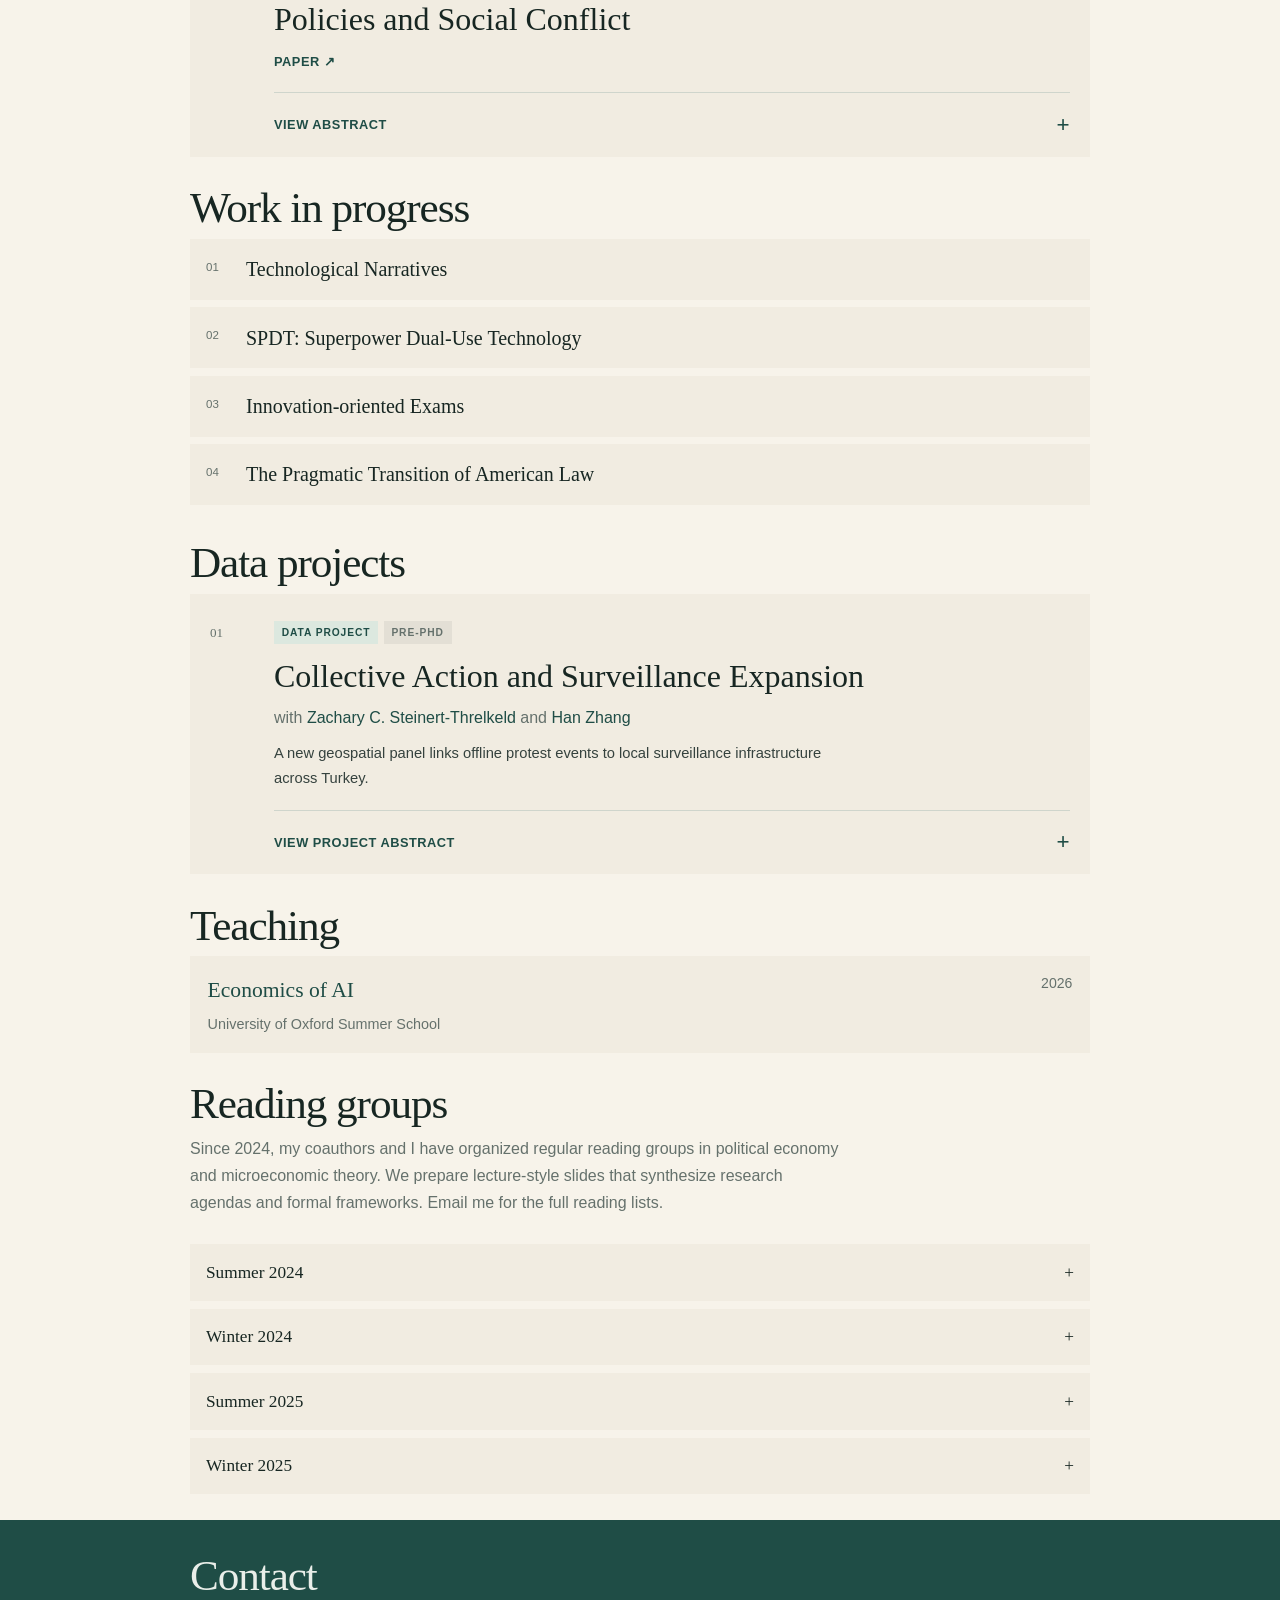
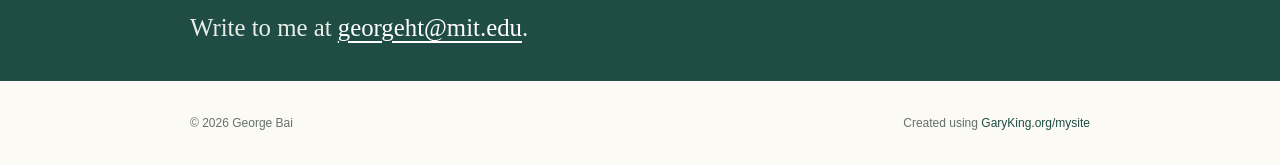
==== commit 1aaaf39d: "Note MPhil distinction mirror" ====
--- a/index.html
+++ b/index.html
@@ -6,7 +6,7 @@
 <span class=hero-program><span class=hero-program-label>TIES</span>
 <span>Technological Innovation, Entrepreneurship, and Strategic Management</span></span></p><ul class=hero-tagline><li>Technological Change, Economics of Innovation, and Labour Economics</li><li>Political Economy (esp. Geoeconomics and Legal-political Institutions) and Strategy</li><li>Agentic AI and Social Science</li></ul><div class=hero-links><a href=mailto:georgeht@mit.edu>Email</a>
 <span aria-hidden=true>·</span>
-<a href=https://www.linkedin.com/in/george-bai-415457237/ target=_blank rel=noopener>LinkedIn</a></div></section><section id=about class="section page-shell" aria-labelledby=about-title><h2 id=about-title>About</h2><div class=about-grid><div class="about-copy prose"><p>I am an incoming PhD student in the <a href=https://mitsloan.mit.edu/faculty/academic-groups/ties/about-us target=_blank rel=noopener>TIES group</a> at the <a href=https://mitsloan.mit.edu/ target=_blank rel=noopener>MIT Sloan School of Management</a>. My research studies technological change, innovation, and labour markets, together with their connections to political economy and strategy. I am particularly interested in geoeconomics, legal and political institutions, and the use of agentic AI in social science.</p><p>Before MIT, I completed an M.Phil. in Economics in the <a href=https://www.economics.ox.ac.uk/ target=_blank rel=noopener>Department of Economics</a> at the <a href=https://www.ox.ac.uk/ target=_blank rel=noopener>University of Oxford</a>. During my time at Oxford, I was a member of <a href=https://www.lmh.ox.ac.uk/ target=_blank rel=noopener>Lady Margaret Hall</a>. I also hold a B.A. in Philosophy, Politics, and Economics.</p></div><figure class=about-photo><img src=/images/george-bai.jpg alt="Portrait of George Bai"></figure></div></section><section id=research class="section page-shell" aria-labelledby=research-title><div class=section-heading><h2 id=research-title>Working papers</h2></div><div class=papers-list><article class=paper-card><div class=paper-index aria-hidden=true>01</div><div class=paper-summary><div class=paper-main><div class=paper-badges><span class=status-badge>Working paper</span>
+<a href=https://www.linkedin.com/in/george-bai-415457237/ target=_blank rel=noopener>LinkedIn</a></div></section><section id=about class="section page-shell" aria-labelledby=about-title><h2 id=about-title>About</h2><div class=about-grid><div class="about-copy prose"><p>I am an incoming PhD student in the <a href=https://mitsloan.mit.edu/faculty/academic-groups/ties/about-us target=_blank rel=noopener>TIES group</a> at the <a href=https://mitsloan.mit.edu/ target=_blank rel=noopener>MIT Sloan School of Management</a>. My research studies technological change, innovation, and labour markets, together with their connections to political economy and strategy. I am particularly interested in geoeconomics, legal and political institutions, and the use of agentic AI in social science.</p><p>Before MIT, I completed an M.Phil. in Economics (with distinction) in the <a href=https://www.economics.ox.ac.uk/ target=_blank rel=noopener>Department of Economics</a> at the <a href=https://www.ox.ac.uk/ target=_blank rel=noopener>University of Oxford</a>. During my time at Oxford, I was a member of <a href=https://www.lmh.ox.ac.uk/ target=_blank rel=noopener>Lady Margaret Hall</a>. I also hold a B.A. in Philosophy, Politics, and Economics.</p></div><figure class=about-photo><img src=/images/george-bai.jpg alt="Portrait of George Bai"></figure></div></section><section id=research class="section page-shell" aria-labelledby=research-title><div class=section-heading><h2 id=research-title>Working papers</h2></div><div class=papers-list><article class=paper-card><div class=paper-index aria-hidden=true>01</div><div class=paper-summary><div class=paper-main><div class=paper-badges><span class=status-badge>Working paper</span>
 <span class="status-badge status-badge-secondary">Pre-PhD</span></div><h3>Amusement to Obedience: TV Coverage and Authoritarian Durability</h3><p class=paper-authors>with <a href=https://fansiyuan.weebly.com/ target=_blank rel=noopener>Siyuan Fan</a>, <a href=https://luwenyi.weebly.com/ target=_blank rel=noopener>Wenyi Lu</a> and <a href=https://shangkunxie.weebly.com/ target=_blank rel=noopener>Shangkun Xie</a></p><p class=paper-presentations>Presented at ES-CSW 2026, Abu Dhabi; EEA 2025, Bordeaux; RES 2025, Birmingham</p><div class=paper-links><a href="https://papers.ssrn.com/sol3/papers.cfm?abstract_id=5091087" target=_blank rel=noopener>Paper <span aria-hidden=true>↗</span></a></div></div><details class=abstract-panel><summary><span class=open-label>View abstract</span><span class=close-label>Close abstract</span><span class=summary-icon aria-hidden=true>+</span></summary><div class=abstract-content><div><p class=abstract-label>Abstract</p><p>How does entertainment media manufacture political support in authoritarian states? Leveraging a nationwide television subsidy program in rural China, we find that adolescents with greater formative-era exposure to color TV later exhibit higher regime support, increased political trust, and lower anti-authoritarian resistance. These patterns reflect an illusory accountability effect. Adolescents with increased TV exposure display lower cognitive performance, educational attainment, and political understanding, while experiencing higher emotional satisfaction from entertainment. This combination of impaired critical capacity and heightened low-cost affective satisfaction leads to lower demands for government accountability and fewer protests.</p></div><figure><img src=/images/tv-coverage.png alt="Estimated effects of television coverage across outcomes" loading=lazy></figure></div></details></div></article><article class=paper-card><div class=paper-index aria-hidden=true>02</div><div class=paper-summary><div class=paper-main><div class=paper-badges><span class=status-badge>Working paper</span>
 <span class="status-badge status-badge-secondary">Pre-PhD</span></div><h3>The Legacy of Communist Dreams: Socialist Legacy, Automation, and Protest</h3><p class=paper-authors>with <a href=https://fansiyuan.weebly.com/ target=_blank rel=noopener>Siyuan Fan</a> and <a href=https://luwenyi.weebly.com/ target=_blank rel=noopener>Wenyi Lu</a></p><p class=paper-presentations>Presented at MPSA 2025, Chicago; RES 2025, Birmingham</p><div class=paper-links><a href="https://papers.ssrn.com/sol3/papers.cfm?abstract_id=4797721" target=_blank rel=noopener>Paper <span aria-hidden=true>↗</span></a></div></div><details class=abstract-panel><summary><span class=open-label>View abstract</span><span class=close-label>Close abstract</span><span class=summary-icon aria-hidden=true>+</span></summary><div class=abstract-content><div><p class=abstract-label>Abstract</p><p>Why do revolutionary autocracies experience protests yet remain durable? This paper reconciles the paradox through the long-term political consequences of social revolutions. We propose legacy-conditioned targeting, in which mass mobilization and identity reconstruction generate a resistance-and-loyalty equilibrium. Citizens develop a strong inclination to resist unjust treatment alongside loyalty to revolutionary authority. These orientations persist through intergenerational transmission. Using original measures of China's socialist legacy and protest data from social media, we find that citizens protest when facing unemployment risk from automation, especially in areas with an intensive revolutionary legacy. The same legacy predicts stronger regime support and channels protest toward economic interests, consolidating the authoritarian status quo.</p></div><figure><img src=/images/communist-legacy.png alt="Spatial distribution of protests and socialist legacy" loading=lazy></figure></div></details></div></article><article class=paper-card><div class=paper-index aria-hidden=true>03</div><div class=paper-summary><div class=paper-main><div class=paper-badges><span class=status-badge>Working paper</span>
 <span class="status-badge status-badge-secondary">Pre-PhD</span><span class="status-badge status-badge-secondary">M.Phil. Thesis</span></div><h3>Manufacturing Enemies: Symbolic Policies and Social Conflict</h3><div class=paper-links><a href="https://www.dropbox.com/scl/fi/2ol9iryjosaef777iu3fc/Haotian-Bai.pdf?rlkey=toubkoul9jf4xid18sx75km14&amp;dl=0" target=_blank rel=noopener>Paper <span aria-hidden=true>↗</span></a></div></div><details class=abstract-panel><summary><span class=open-label>View abstract</span><span class=close-label>Close abstract</span><span class=summary-icon aria-hidden=true>+</span></summary><div class=abstract-content><div><p class=abstract-label>Abstract</p><p>What is the purpose of identity-coded policies that target domestic minorities? I develop a theory of symbolic policies combining political competition and social conflict. Two parties compete in elections with probabilistic retrospective voting, while majority and minority groups contest identity security through costly individual effort. Symbolic policy allows a security-advantaged party to manufacture a threat that reduces majority free-riding and makes identity security electorally salient. A two-period model shows that the Hawk party's vote share is non-monotonic in the grievance it manufactures. Once minority mobilization becomes sufficiently strong, future conflict continues across incumbent policies. In the infinite-horizon model, the depreciation rate of minority mobilization determines whether politics enters a persistent Hawk trap or recurrent Hawk-Dove cycles. The predictions match patterns surrounding India's cattle-slaughter bans and clarify how restrictions on symbolic policy may backfire.</p></div><figure><img src=/images/manufacturing-enemies.jpg alt="Phase diagram showing three political regimes in the model" loading=lazy></figure></div></details></div></article></div></section><section id=work-in-progress class="section page-shell" aria-labelledby=wip-title><h2 id=wip-title>Work in progress</h2><ol class=wip-list><li>Technological Narratives</li><li>SPDT: Superpower Dual-Use Technology</li><li>Innovation-oriented Exams</li><li>The Pragmatic Transition of American Law</li></ol></section><section id=projects class="section page-shell" aria-labelledby=projects-title><h2 id=projects-title>Data projects</h2><article class="paper-card project-card"><div class=paper-index aria-hidden=true>01</div><div class=paper-summary><div class=paper-main><div class=paper-badges><span class=status-badge>Data project</span>
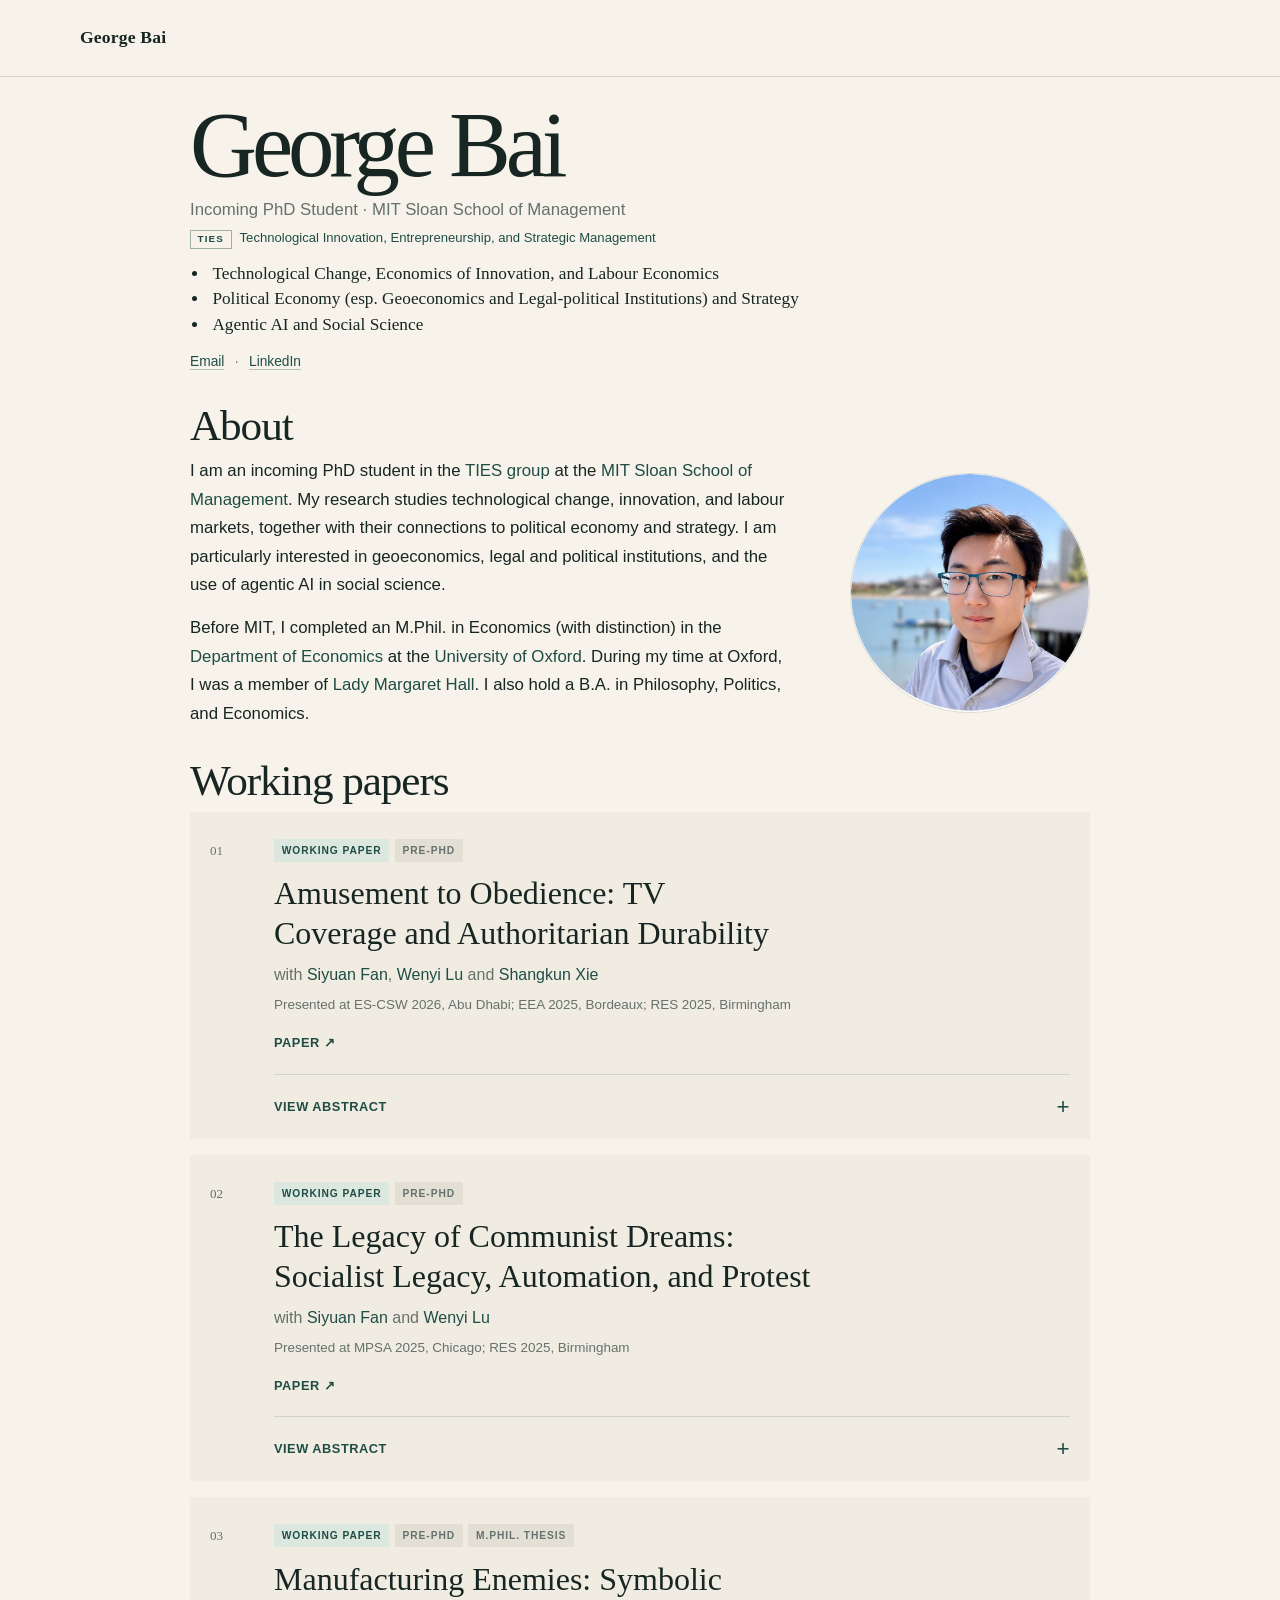
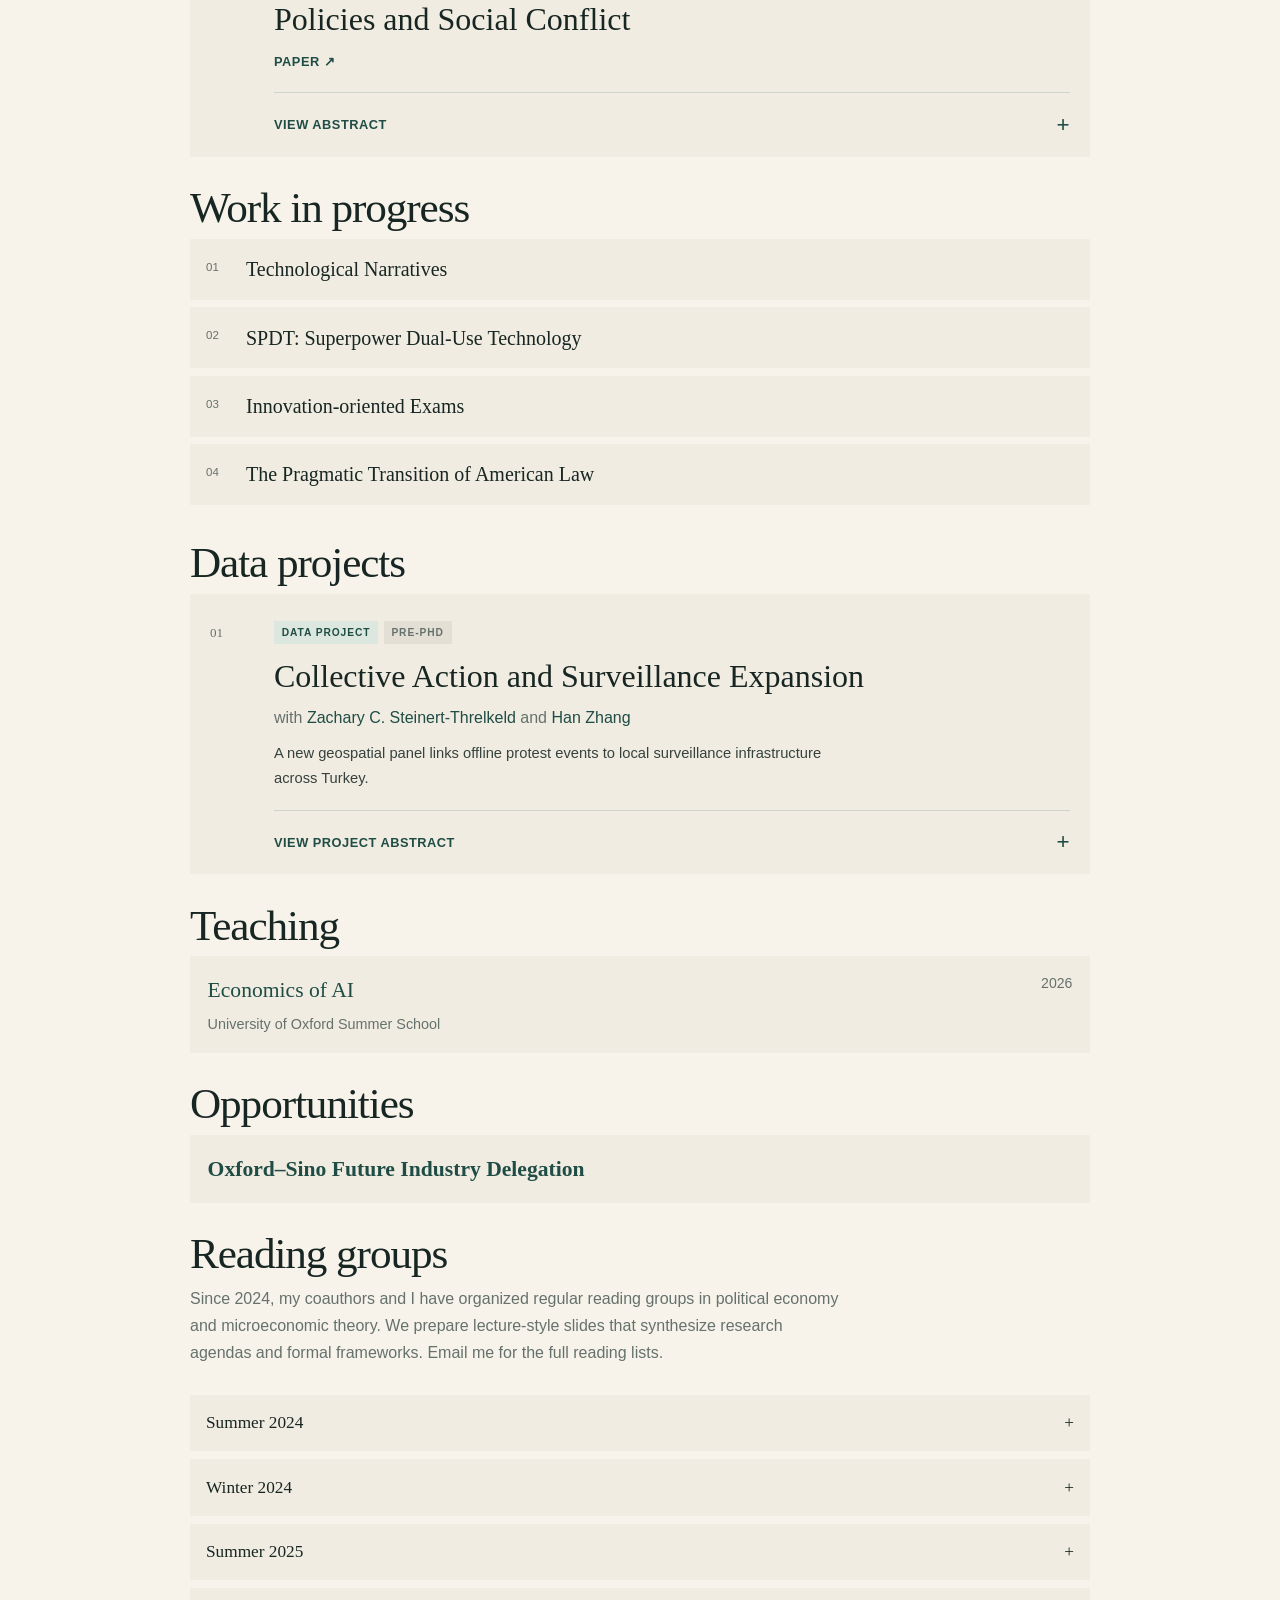
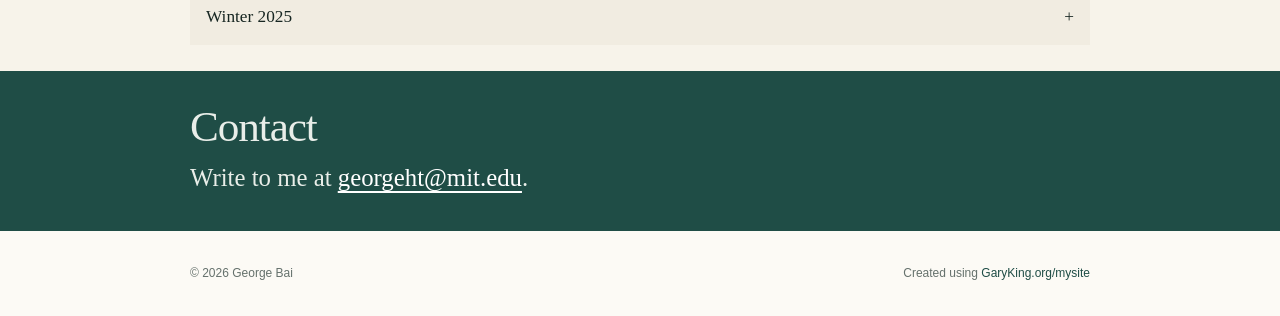
==== commit 8267fd5f: "Add opportunities section mirror" ====
--- a/index.html
+++ b/index.html
@@ -1,6 +1,7 @@
-<!doctype html><html lang=en-us><head><meta charset=utf-8><meta name=viewport content="width=device-width,initial-scale=1"><meta name=color-scheme content="light"><meta name=theme-color content="#1f4d46"><title>George Bai</title><meta name=description content="Incoming PhD student at MIT Sloan studying technological change, innovation, political economy, strategy, and agentic AI."><meta property="og:title" content="George Bai"><meta property="og:description" content="Incoming PhD student at MIT Sloan studying technological change, innovation, political economy, strategy, and agentic AI."><meta property="og:type" content="website"><meta property="og:url" content="https://georgehaotianbai.github.io/"><script async src="https://www.googletagmanager.com/gtag/js?id=G-B4WBXXB18H"></script><script>window.dataLayer=window.dataLayer||[];function gtag(){dataLayer.push(arguments)}gtag("js",new Date),gtag("config","G-B4WBXXB18H",{anonymize_ip:!0})</script><meta name=generator content="Created using GaryKing.org/mysite (https://gking.harvard.edu/mysite)"><script type=application/ld+json>{"@context":"https://schema.org","@type":"Person","name":"George Bai","affiliation":{"@type":"Organization","name":"MIT Sloan School of Management"},"url":"https:\/\/georgehaotianbai.github.io\/","isBasedOn":"https://gking.harvard.edu/mysite"}</script><link rel=stylesheet href=/css/style.min.93b478a4195a2efe864375f3f6a1dcf0c8ed3a2f8c6c5d9a26054619e5222175.css integrity="sha256-k7R4pBlaLv6GQ3Xz9qHc8MjtOi+MbF2aJgVGGeUiIXU="><link rel=icon type=image/svg+xml href=/favicon.svg><link rel=icon type=image/png sizes=32x32 href=/favicon-32x32.png><link rel=icon href=/favicon.ico sizes=any><link rel=apple-touch-icon href=/apple-touch-icon.png></head><body><a class=skip-link href=#main-content>Skip to content</a><header class=site-header><nav class=site-nav aria-label="Main navigation"><a class=site-brand href=/>George Bai</a><details class=nav-menu><summary aria-label="Open navigation"><span></span><span></span><span></span></summary><div class=nav-links><a href=/#research>Research</a>
+<!doctype html><html lang=en-us><head><meta charset=utf-8><meta name=viewport content="width=device-width,initial-scale=1"><meta name=color-scheme content="light"><meta name=theme-color content="#1f4d46"><title>George Bai</title><meta name=description content="Incoming PhD student at MIT Sloan studying technological change, innovation, political economy, strategy, and agentic AI."><meta property="og:title" content="George Bai"><meta property="og:description" content="Incoming PhD student at MIT Sloan studying technological change, innovation, political economy, strategy, and agentic AI."><meta property="og:type" content="website"><meta property="og:url" content="https://georgehaotianbai.github.io/"><script async src="https://www.googletagmanager.com/gtag/js?id=G-B4WBXXB18H"></script><script>window.dataLayer=window.dataLayer||[];function gtag(){dataLayer.push(arguments)}gtag("js",new Date),gtag("config","G-B4WBXXB18H",{anonymize_ip:!0})</script><meta name=generator content="Created using GaryKing.org/mysite (https://gking.harvard.edu/mysite)"><script type=application/ld+json>{"@context":"https://schema.org","@type":"Person","name":"George Bai","affiliation":{"@type":"Organization","name":"MIT Sloan School of Management"},"url":"https:\/\/georgehaotianbai.github.io\/","isBasedOn":"https://gking.harvard.edu/mysite"}</script><link rel=stylesheet href=/css/style.min.3b6ddbb783c7126ee6ea709e5500e4b6a0b924149d99c3936f1bc7ce5dc64647.css integrity="sha256-O23bt4PHEm7m6nCeVQDktqC5JBSdmcOTbxvHzl3GRkc="><link rel=icon type=image/svg+xml href=/favicon.svg><link rel=icon type=image/png sizes=32x32 href=/favicon-32x32.png><link rel=icon href=/favicon.ico sizes=any><link rel=apple-touch-icon href=/apple-touch-icon.png></head><body><a class=skip-link href=#main-content>Skip to content</a><header class=site-header><nav class=site-nav aria-label="Main navigation"><a class=site-brand href=/>George Bai</a><details class=nav-menu><summary aria-label="Open navigation"><span></span><span></span><span></span></summary><div class=nav-links><a href=/#research>Research</a>
 <a href=/#projects>Projects</a>
 <a href=/#teaching>Teaching</a>
+<a href=/#opportunities>Opportunities</a>
 <a href=/#reading-groups>Reading groups</a>
 <a href=/#contact>Contact</a></div></details></nav></header><main id=main-content><section class="hero page-shell" aria-labelledby=hero-title><h1 id=hero-title>George Bai</h1><p class=hero-role><span class=hero-role-main>Incoming PhD Student · MIT Sloan School of Management</span>
 <span class=hero-program><span class=hero-program-label>TIES</span>
@@ -10,5 +11,5 @@
 <span class="status-badge status-badge-secondary">Pre-PhD</span></div><h3>Amusement to Obedience: TV Coverage and Authoritarian Durability</h3><p class=paper-authors>with <a href=https://fansiyuan.weebly.com/ target=_blank rel=noopener>Siyuan Fan</a>, <a href=https://luwenyi.weebly.com/ target=_blank rel=noopener>Wenyi Lu</a> and <a href=https://shangkunxie.weebly.com/ target=_blank rel=noopener>Shangkun Xie</a></p><p class=paper-presentations>Presented at ES-CSW 2026, Abu Dhabi; EEA 2025, Bordeaux; RES 2025, Birmingham</p><div class=paper-links><a href="https://papers.ssrn.com/sol3/papers.cfm?abstract_id=5091087" target=_blank rel=noopener>Paper <span aria-hidden=true>↗</span></a></div></div><details class=abstract-panel><summary><span class=open-label>View abstract</span><span class=close-label>Close abstract</span><span class=summary-icon aria-hidden=true>+</span></summary><div class=abstract-content><div><p class=abstract-label>Abstract</p><p>How does entertainment media manufacture political support in authoritarian states? Leveraging a nationwide television subsidy program in rural China, we find that adolescents with greater formative-era exposure to color TV later exhibit higher regime support, increased political trust, and lower anti-authoritarian resistance. These patterns reflect an illusory accountability effect. Adolescents with increased TV exposure display lower cognitive performance, educational attainment, and political understanding, while experiencing higher emotional satisfaction from entertainment. This combination of impaired critical capacity and heightened low-cost affective satisfaction leads to lower demands for government accountability and fewer protests.</p></div><figure><img src=/images/tv-coverage.png alt="Estimated effects of television coverage across outcomes" loading=lazy></figure></div></details></div></article><article class=paper-card><div class=paper-index aria-hidden=true>02</div><div class=paper-summary><div class=paper-main><div class=paper-badges><span class=status-badge>Working paper</span>
 <span class="status-badge status-badge-secondary">Pre-PhD</span></div><h3>The Legacy of Communist Dreams: Socialist Legacy, Automation, and Protest</h3><p class=paper-authors>with <a href=https://fansiyuan.weebly.com/ target=_blank rel=noopener>Siyuan Fan</a> and <a href=https://luwenyi.weebly.com/ target=_blank rel=noopener>Wenyi Lu</a></p><p class=paper-presentations>Presented at MPSA 2025, Chicago; RES 2025, Birmingham</p><div class=paper-links><a href="https://papers.ssrn.com/sol3/papers.cfm?abstract_id=4797721" target=_blank rel=noopener>Paper <span aria-hidden=true>↗</span></a></div></div><details class=abstract-panel><summary><span class=open-label>View abstract</span><span class=close-label>Close abstract</span><span class=summary-icon aria-hidden=true>+</span></summary><div class=abstract-content><div><p class=abstract-label>Abstract</p><p>Why do revolutionary autocracies experience protests yet remain durable? This paper reconciles the paradox through the long-term political consequences of social revolutions. We propose legacy-conditioned targeting, in which mass mobilization and identity reconstruction generate a resistance-and-loyalty equilibrium. Citizens develop a strong inclination to resist unjust treatment alongside loyalty to revolutionary authority. These orientations persist through intergenerational transmission. Using original measures of China's socialist legacy and protest data from social media, we find that citizens protest when facing unemployment risk from automation, especially in areas with an intensive revolutionary legacy. The same legacy predicts stronger regime support and channels protest toward economic interests, consolidating the authoritarian status quo.</p></div><figure><img src=/images/communist-legacy.png alt="Spatial distribution of protests and socialist legacy" loading=lazy></figure></div></details></div></article><article class=paper-card><div class=paper-index aria-hidden=true>03</div><div class=paper-summary><div class=paper-main><div class=paper-badges><span class=status-badge>Working paper</span>
 <span class="status-badge status-badge-secondary">Pre-PhD</span><span class="status-badge status-badge-secondary">M.Phil. Thesis</span></div><h3>Manufacturing Enemies: Symbolic Policies and Social Conflict</h3><div class=paper-links><a href="https://www.dropbox.com/scl/fi/2ol9iryjosaef777iu3fc/Haotian-Bai.pdf?rlkey=toubkoul9jf4xid18sx75km14&amp;dl=0" target=_blank rel=noopener>Paper <span aria-hidden=true>↗</span></a></div></div><details class=abstract-panel><summary><span class=open-label>View abstract</span><span class=close-label>Close abstract</span><span class=summary-icon aria-hidden=true>+</span></summary><div class=abstract-content><div><p class=abstract-label>Abstract</p><p>What is the purpose of identity-coded policies that target domestic minorities? I develop a theory of symbolic policies combining political competition and social conflict. Two parties compete in elections with probabilistic retrospective voting, while majority and minority groups contest identity security through costly individual effort. Symbolic policy allows a security-advantaged party to manufacture a threat that reduces majority free-riding and makes identity security electorally salient. A two-period model shows that the Hawk party's vote share is non-monotonic in the grievance it manufactures. Once minority mobilization becomes sufficiently strong, future conflict continues across incumbent policies. In the infinite-horizon model, the depreciation rate of minority mobilization determines whether politics enters a persistent Hawk trap or recurrent Hawk-Dove cycles. The predictions match patterns surrounding India's cattle-slaughter bans and clarify how restrictions on symbolic policy may backfire.</p></div><figure><img src=/images/manufacturing-enemies.jpg alt="Phase diagram showing three political regimes in the model" loading=lazy></figure></div></details></div></article></div></section><section id=work-in-progress class="section page-shell" aria-labelledby=wip-title><h2 id=wip-title>Work in progress</h2><ol class=wip-list><li>Technological Narratives</li><li>SPDT: Superpower Dual-Use Technology</li><li>Innovation-oriented Exams</li><li>The Pragmatic Transition of American Law</li></ol></section><section id=projects class="section page-shell" aria-labelledby=projects-title><h2 id=projects-title>Data projects</h2><article class="paper-card project-card"><div class=paper-index aria-hidden=true>01</div><div class=paper-summary><div class=paper-main><div class=paper-badges><span class=status-badge>Data project</span>
-<span class="status-badge status-badge-secondary">Pre-PhD</span></div><h3>Collective Action and Surveillance Expansion</h3><p class=paper-authors>with <a href=https://luskin.ucla.edu/person/zachary-c-steinert-threlkeld target=_blank rel=noopener>Zachary C. Steinert-Threlkeld</a> and <a href=https://hanzhang.xyz/ target=_blank rel=noopener>Han Zhang</a></p><p class=project-description>A new geospatial panel links offline protest events to local surveillance infrastructure across Turkey.</p></div><details class=abstract-panel><summary><span class=open-label>View project abstract</span><span class=close-label>Close project abstract</span><span class=summary-icon aria-hidden=true>+</span></summary><div class=abstract-content><div><p class=abstract-label>Abstract</p><p>How does collective action shape the expansion of state surveillance? We build a new geospatial panel linking offline protest events in Turkey to local camera infrastructure. Starting from 96.3 million geolocated Twitter posts collected between 2013 and 2020, a keyword filter, two-stage LLM classifier, human validation exercise, and spatiotemporal aggregation recover discrete protest episodes. The resulting daily series closely tracks an independent protest-event database during their common coverage period, with a Pearson correlation of 0.670. Around each protest location, we sample 50 road points within a 3 km x 3 km window, retrieve repeated Google Street View imagery, and apply computer vision to measure camera presence across locations and image vintages. The resulting location-time panel provides new data for studying whether contentious activity predicts subsequent surveillance deployment and how this relationship varies across urban space.</p></div><figure><img src=/images/protest-surveillance-turkey.jpg alt="Maps of classified protest postings across Turkey, Ankara, Istanbul, and Izmir" loading=lazy><figcaption>Classified protest postings across Turkey and in Ankara, Istanbul, and Izmir.</figcaption></figure></div></details></div></article></section><section id=teaching class="section page-shell" aria-labelledby=teaching-title><h2 id=teaching-title>Teaching</h2><article class=teaching-item><div><h3><a href=https://economics.web.ox.ac.uk/oxford-elevate target=_blank rel=noopener>Economics of AI</a></h3><p>University of Oxford Summer School</p></div><time>2026</time></article></section><section id=reading-groups class="section page-shell" aria-labelledby=reading-title><h2 id=reading-title>Reading groups</h2><p class=section-intro>Since 2024, my coauthors and I have organized regular reading groups in political economy and microeconomic theory. We prepare lecture-style slides that synthesize research agendas and formal frameworks. Email me for the full reading lists.</p><div class=reading-list><details><summary><span>Summer 2024</span><span aria-hidden=true>+</span></summary><ol><li><a href="https://www.dropbox.com/scl/fi/brhin5ocwootobsow5l6k/PEnotes_2024Summer_1.pdf?rlkey=t30in1wcgakfo5kzuiz4kuwbu&amp;dl=0" target=_blank rel=noopener><span>PEnotes_2024Summer_1</span><small>Political Economy of Development</small></a></li><li><a href="https://www.dropbox.com/scl/fi/px3fi8tswgpbfq5cijapa/PEnotes_2024Summer_2.pdf?rlkey=4uqibhacaxh39tlv965mxc2x7&amp;dl=0" target=_blank rel=noopener><span>PEnotes_2024Summer_2</span><small>Political Economy of Religion and Accountability</small></a></li><li><a href="https://www.dropbox.com/scl/fi/n2bkwgpbalkqzhhif8d6q/PEnotes_2024Summer_3.pdf?rlkey=ti6qjlrddalsjrcfwpknmd2gd&amp;dl=0" target=_blank rel=noopener><span>PEnotes_2024Summer_3</span><small>Political Economy of Conflict and Violence</small></a></li><li><a href="https://www.dropbox.com/scl/fi/fnb7xz0zy4om5a0svrm3k/PEnotes_2024Summer_4.pdf?rlkey=x1mj5j4st5eirkb4v2lcrnn9g&amp;dl=0" target=_blank rel=noopener><span>PEnotes_2024Summer_4</span><small>Political Economy of Redistribution and Revolution</small></a></li><li><a href="https://www.dropbox.com/scl/fi/12sgvzo599m9vph6mvw9t/PEnotes_2024Summer_5.pdf?rlkey=p0lekkrhjq5mn6w2bwtz6zbju&amp;dl=0" target=_blank rel=noopener><span>PEnotes_2024Summer_5</span><small>Political Economy of Military and War</small></a></li></ol></details><details><summary><span>Winter 2024</span><span aria-hidden=true>+</span></summary><ol><li><a href="https://www.dropbox.com/scl/fi/x3ew3gqfxdciv91bejf99/PEnotes_2024Winter_1.pdf?rlkey=rb2xvztqbm3qqdl50neuvw6q1&amp;dl=0" target=_blank rel=noopener><span>PEnotes_2024Winter_1</span><small>Political Economy of Deliberation, Participation, and Control</small></a></li><li><a href="https://www.dropbox.com/scl/fi/qitxu8pycijr9dxmr3boo/PEnotes_2024Winter_2.pdf?rlkey=7ea4qlqprbpg4g8419q2ilvzf&amp;dl=0" target=_blank rel=noopener><span>PEnotes_2024Winter_2</span><small>Culture and Identity, and Their Evolution in Space and Time</small></a></li></ol></details><details><summary><span>Summer 2025</span><span aria-hidden=true>+</span></summary><ol><li><a href="https://www.dropbox.com/scl/fi/58ehymhzlq8fchlmdhh3q/PEnotes_2025Summer_1.pdf?rlkey=ujxkocmue9isg123xfm86flux&amp;dl=0" target=_blank rel=noopener><span>PEnotes_2025Summer_1</span><small>Theory of Time Preference and Social Preference I</small></a></li><li><a href="https://www.dropbox.com/scl/fi/rxc20vtpikhrfa2c36kse/PEnotes_2025Summer_2.pdf?rlkey=94q1dppuen5b8tqi0xrom3j3k&amp;dl=0" target=_blank rel=noopener><span>PEnotes_2025Summer_2</span><small>Theory of Risk, Ambiguity, and Social Preference II</small></a></li><li><a href="https://www.dropbox.com/scl/fi/wg9e2of10duheg5ln5klz/PEnotes_2025Summer_3.pdf?rlkey=siep3lelx9zimrm37h6q8nslq&amp;dl=0" target=_blank rel=noopener><span>PEnotes_2025Summer_3</span><small>Overconfidence, Small Samples, Projection Bias, and Cultural Transmission</small></a></li><li><a href="https://www.dropbox.com/scl/fi/vh2bakmopk1cv2qo885ch/PEnotes_2025Summer_4.pdf?rlkey=0f5ey85oaxacob1qujr14feu7&amp;dl=0" target=_blank rel=noopener><span>PEnotes_2025Summer_4</span><small>Theory of Non-standard Decision Making and Emotion</small></a></li><li><a href="https://www.dropbox.com/scl/fi/b8cefsa8f6jym4p59r9dn/PEnotes_2025Summer_5.pdf?rlkey=1gnz6bxujf99zshrnpsq27zmr&amp;dl=0" target=_blank rel=noopener><span>PEnotes_2025Summer_5</span><small>Theory of Motivated Reasoning and Behavioural Welfare Economics I</small></a></li><li><a href="https://www.dropbox.com/scl/fi/e9c2wqzdzlcl4huxh83h7/PEnotes_2025Summer_6.pdf?rlkey=n08ev9mmzmtrmwa2zk3ft50wy&amp;dl=0" target=_blank rel=noopener><span>PEnotes_2025Summer_6</span><small>Theory of Ideology and Behavioural Welfare Economics II</small></a></li><li><a href="https://www.dropbox.com/scl/fi/87ippd0o7kjq6wcnfa3rn/PEnotes_2025Summer_7.pdf?rlkey=q8exmp6r01yr5bx7nn8ay4ztf&amp;dl=0" target=_blank rel=noopener><span>PEnotes_2025Summer_7</span><small>Theory of Psychology and Economics I</small></a></li><li><a href="https://www.dropbox.com/scl/fi/oq7t80um0mioz1bav1pn8/PEnotes_2025Summer_8.pdf?rlkey=1o6fi0z5eilqatdi456zgnqq7&amp;dl=0" target=_blank rel=noopener><span>PEnotes_2025Summer_8</span><small>Theory of Psychology and Economics II</small></a></li></ol></details><details><summary><span>Winter 2025</span><span aria-hidden=true>+</span></summary><ol><li><a href="https://www.dropbox.com/scl/fi/cbee7nvvqwlgunvbj1c47/PEnotes_2025Winter_contest.pdf?rlkey=l4fxqvddyxb1kzxf99yzlnesa&amp;dl=0" target=_blank rel=noopener><span>PEnotes_2025Winter_1</span><small>Contest Theory in Political Economy</small></a></li><li><a href="https://www.dropbox.com/scl/fi/w0kqkxbnd7dpszn0240or/PEnotes_2025Winter_information_design.pdf?rlkey=judnqmhbmr4tiqovvt4x6mjic&amp;dl=0" target=_blank rel=noopener><span>PEnotes_2025Winter_2</span><small>Information Design and Political Economy</small></a></li><li><a href="https://www.dropbox.com/scl/fi/3hxqjah0b7e6lj81s281m/PEnotes_2025Winter_Urban1.pdf?rlkey=vof4s5bova7jra1hm9cktc5i0&amp;dl=0" target=_blank rel=noopener><span>PEnotes_2025Winter_3</span><small>Politics in Space I</small></a></li><li><a href="https://www.dropbox.com/scl/fi/90hpp3w7wgd4halw9224q/PEnotes_2025Winter_Urban2.pdf?rlkey=7jt7zke5fbdmz8zlhshu7m9we&amp;dl=0" target=_blank rel=noopener><span>PEnotes_2025Winter_4</span><small>Politics in Space II</small></a></li><li><a href="https://www.dropbox.com/scl/fi/4aog43ak33fdr23lftrfd/PEnotes_2025Winter_Urban3.pdf?rlkey=qfjktqs350ck9omqjath6qrs1&amp;dl=0" target=_blank rel=noopener><span>PEnotes_2025Winter_5</span><small>Politics in Space III</small></a></li></ol></details></div></section><section id=contact class=contact-section aria-labelledby=contact-title><div class=page-shell><h2 id=contact-title>Contact</h2><p>Write to me at <a href=mailto:georgeht@mit.edu>georgeht@mit.edu</a>.</p></div></section></main><footer class=site-footer><div class=footer-inner><span>© 2026 George Bai</span>
+<span class="status-badge status-badge-secondary">Pre-PhD</span></div><h3>Collective Action and Surveillance Expansion</h3><p class=paper-authors>with <a href=https://luskin.ucla.edu/person/zachary-c-steinert-threlkeld target=_blank rel=noopener>Zachary C. Steinert-Threlkeld</a> and <a href=https://hanzhang.xyz/ target=_blank rel=noopener>Han Zhang</a></p><p class=project-description>A new geospatial panel links offline protest events to local surveillance infrastructure across Turkey.</p></div><details class=abstract-panel><summary><span class=open-label>View project abstract</span><span class=close-label>Close project abstract</span><span class=summary-icon aria-hidden=true>+</span></summary><div class=abstract-content><div><p class=abstract-label>Abstract</p><p>How does collective action shape the expansion of state surveillance? We build a new geospatial panel linking offline protest events in Turkey to local camera infrastructure. Starting from 96.3 million geolocated Twitter posts collected between 2013 and 2020, a keyword filter, two-stage LLM classifier, human validation exercise, and spatiotemporal aggregation recover discrete protest episodes. The resulting daily series closely tracks an independent protest-event database during their common coverage period, with a Pearson correlation of 0.670. Around each protest location, we sample 50 road points within a 3 km x 3 km window, retrieve repeated Google Street View imagery, and apply computer vision to measure camera presence across locations and image vintages. The resulting location-time panel provides new data for studying whether contentious activity predicts subsequent surveillance deployment and how this relationship varies across urban space.</p></div><figure><img src=/images/protest-surveillance-turkey.jpg alt="Maps of classified protest postings across Turkey, Ankara, Istanbul, and Izmir" loading=lazy><figcaption>Classified protest postings across Turkey and in Ankara, Istanbul, and Izmir.</figcaption></figure></div></details></div></article></section><section id=teaching class="section page-shell" aria-labelledby=teaching-title><h2 id=teaching-title>Teaching</h2><article class=teaching-item><div><h3><a href=https://economics.web.ox.ac.uk/oxford-elevate target=_blank rel=noopener>Economics of AI</a></h3><p>University of Oxford Summer School</p></div><time>2026</time></article></section><section id=opportunities class="section page-shell" aria-labelledby=opportunities-title><h2 id=opportunities-title>Opportunities</h2><article class=opportunity-item><h3><strong><a href=https://osfid.org/ target=_blank rel=noopener>Oxford–Sino Future Industry Delegation</a></strong></h3></article></section><section id=reading-groups class="section page-shell" aria-labelledby=reading-title><h2 id=reading-title>Reading groups</h2><p class=section-intro>Since 2024, my coauthors and I have organized regular reading groups in political economy and microeconomic theory. We prepare lecture-style slides that synthesize research agendas and formal frameworks. Email me for the full reading lists.</p><div class=reading-list><details><summary><span>Summer 2024</span><span aria-hidden=true>+</span></summary><ol><li><a href="https://www.dropbox.com/scl/fi/brhin5ocwootobsow5l6k/PEnotes_2024Summer_1.pdf?rlkey=t30in1wcgakfo5kzuiz4kuwbu&amp;dl=0" target=_blank rel=noopener><span>PEnotes_2024Summer_1</span><small>Political Economy of Development</small></a></li><li><a href="https://www.dropbox.com/scl/fi/px3fi8tswgpbfq5cijapa/PEnotes_2024Summer_2.pdf?rlkey=4uqibhacaxh39tlv965mxc2x7&amp;dl=0" target=_blank rel=noopener><span>PEnotes_2024Summer_2</span><small>Political Economy of Religion and Accountability</small></a></li><li><a href="https://www.dropbox.com/scl/fi/n2bkwgpbalkqzhhif8d6q/PEnotes_2024Summer_3.pdf?rlkey=ti6qjlrddalsjrcfwpknmd2gd&amp;dl=0" target=_blank rel=noopener><span>PEnotes_2024Summer_3</span><small>Political Economy of Conflict and Violence</small></a></li><li><a href="https://www.dropbox.com/scl/fi/fnb7xz0zy4om5a0svrm3k/PEnotes_2024Summer_4.pdf?rlkey=x1mj5j4st5eirkb4v2lcrnn9g&amp;dl=0" target=_blank rel=noopener><span>PEnotes_2024Summer_4</span><small>Political Economy of Redistribution and Revolution</small></a></li><li><a href="https://www.dropbox.com/scl/fi/12sgvzo599m9vph6mvw9t/PEnotes_2024Summer_5.pdf?rlkey=p0lekkrhjq5mn6w2bwtz6zbju&amp;dl=0" target=_blank rel=noopener><span>PEnotes_2024Summer_5</span><small>Political Economy of Military and War</small></a></li></ol></details><details><summary><span>Winter 2024</span><span aria-hidden=true>+</span></summary><ol><li><a href="https://www.dropbox.com/scl/fi/x3ew3gqfxdciv91bejf99/PEnotes_2024Winter_1.pdf?rlkey=rb2xvztqbm3qqdl50neuvw6q1&amp;dl=0" target=_blank rel=noopener><span>PEnotes_2024Winter_1</span><small>Political Economy of Deliberation, Participation, and Control</small></a></li><li><a href="https://www.dropbox.com/scl/fi/qitxu8pycijr9dxmr3boo/PEnotes_2024Winter_2.pdf?rlkey=7ea4qlqprbpg4g8419q2ilvzf&amp;dl=0" target=_blank rel=noopener><span>PEnotes_2024Winter_2</span><small>Culture and Identity, and Their Evolution in Space and Time</small></a></li></ol></details><details><summary><span>Summer 2025</span><span aria-hidden=true>+</span></summary><ol><li><a href="https://www.dropbox.com/scl/fi/58ehymhzlq8fchlmdhh3q/PEnotes_2025Summer_1.pdf?rlkey=ujxkocmue9isg123xfm86flux&amp;dl=0" target=_blank rel=noopener><span>PEnotes_2025Summer_1</span><small>Theory of Time Preference and Social Preference I</small></a></li><li><a href="https://www.dropbox.com/scl/fi/rxc20vtpikhrfa2c36kse/PEnotes_2025Summer_2.pdf?rlkey=94q1dppuen5b8tqi0xrom3j3k&amp;dl=0" target=_blank rel=noopener><span>PEnotes_2025Summer_2</span><small>Theory of Risk, Ambiguity, and Social Preference II</small></a></li><li><a href="https://www.dropbox.com/scl/fi/wg9e2of10duheg5ln5klz/PEnotes_2025Summer_3.pdf?rlkey=siep3lelx9zimrm37h6q8nslq&amp;dl=0" target=_blank rel=noopener><span>PEnotes_2025Summer_3</span><small>Overconfidence, Small Samples, Projection Bias, and Cultural Transmission</small></a></li><li><a href="https://www.dropbox.com/scl/fi/vh2bakmopk1cv2qo885ch/PEnotes_2025Summer_4.pdf?rlkey=0f5ey85oaxacob1qujr14feu7&amp;dl=0" target=_blank rel=noopener><span>PEnotes_2025Summer_4</span><small>Theory of Non-standard Decision Making and Emotion</small></a></li><li><a href="https://www.dropbox.com/scl/fi/b8cefsa8f6jym4p59r9dn/PEnotes_2025Summer_5.pdf?rlkey=1gnz6bxujf99zshrnpsq27zmr&amp;dl=0" target=_blank rel=noopener><span>PEnotes_2025Summer_5</span><small>Theory of Motivated Reasoning and Behavioural Welfare Economics I</small></a></li><li><a href="https://www.dropbox.com/scl/fi/e9c2wqzdzlcl4huxh83h7/PEnotes_2025Summer_6.pdf?rlkey=n08ev9mmzmtrmwa2zk3ft50wy&amp;dl=0" target=_blank rel=noopener><span>PEnotes_2025Summer_6</span><small>Theory of Ideology and Behavioural Welfare Economics II</small></a></li><li><a href="https://www.dropbox.com/scl/fi/87ippd0o7kjq6wcnfa3rn/PEnotes_2025Summer_7.pdf?rlkey=q8exmp6r01yr5bx7nn8ay4ztf&amp;dl=0" target=_blank rel=noopener><span>PEnotes_2025Summer_7</span><small>Theory of Psychology and Economics I</small></a></li><li><a href="https://www.dropbox.com/scl/fi/oq7t80um0mioz1bav1pn8/PEnotes_2025Summer_8.pdf?rlkey=1o6fi0z5eilqatdi456zgnqq7&amp;dl=0" target=_blank rel=noopener><span>PEnotes_2025Summer_8</span><small>Theory of Psychology and Economics II</small></a></li></ol></details><details><summary><span>Winter 2025</span><span aria-hidden=true>+</span></summary><ol><li><a href="https://www.dropbox.com/scl/fi/cbee7nvvqwlgunvbj1c47/PEnotes_2025Winter_contest.pdf?rlkey=l4fxqvddyxb1kzxf99yzlnesa&amp;dl=0" target=_blank rel=noopener><span>PEnotes_2025Winter_1</span><small>Contest Theory in Political Economy</small></a></li><li><a href="https://www.dropbox.com/scl/fi/w0kqkxbnd7dpszn0240or/PEnotes_2025Winter_information_design.pdf?rlkey=judnqmhbmr4tiqovvt4x6mjic&amp;dl=0" target=_blank rel=noopener><span>PEnotes_2025Winter_2</span><small>Information Design and Political Economy</small></a></li><li><a href="https://www.dropbox.com/scl/fi/3hxqjah0b7e6lj81s281m/PEnotes_2025Winter_Urban1.pdf?rlkey=vof4s5bova7jra1hm9cktc5i0&amp;dl=0" target=_blank rel=noopener><span>PEnotes_2025Winter_3</span><small>Politics in Space I</small></a></li><li><a href="https://www.dropbox.com/scl/fi/90hpp3w7wgd4halw9224q/PEnotes_2025Winter_Urban2.pdf?rlkey=7jt7zke5fbdmz8zlhshu7m9we&amp;dl=0" target=_blank rel=noopener><span>PEnotes_2025Winter_4</span><small>Politics in Space II</small></a></li><li><a href="https://www.dropbox.com/scl/fi/4aog43ak33fdr23lftrfd/PEnotes_2025Winter_Urban3.pdf?rlkey=qfjktqs350ck9omqjath6qrs1&amp;dl=0" target=_blank rel=noopener><span>PEnotes_2025Winter_5</span><small>Politics in Space III</small></a></li></ol></details></div></section><section id=contact class=contact-section aria-labelledby=contact-title><div class=page-shell><h2 id=contact-title>Contact</h2><p>Write to me at <a href=mailto:georgeht@mit.edu>georgeht@mit.edu</a>.</p></div></section></main><footer class=site-footer><div class=footer-inner><span>© 2026 George Bai</span>
 <span>Created using <a href=https://garyking.org/mysite target=_blank rel=noopener>GaryKing.org/mysite</a></span></div></footer></body></html>
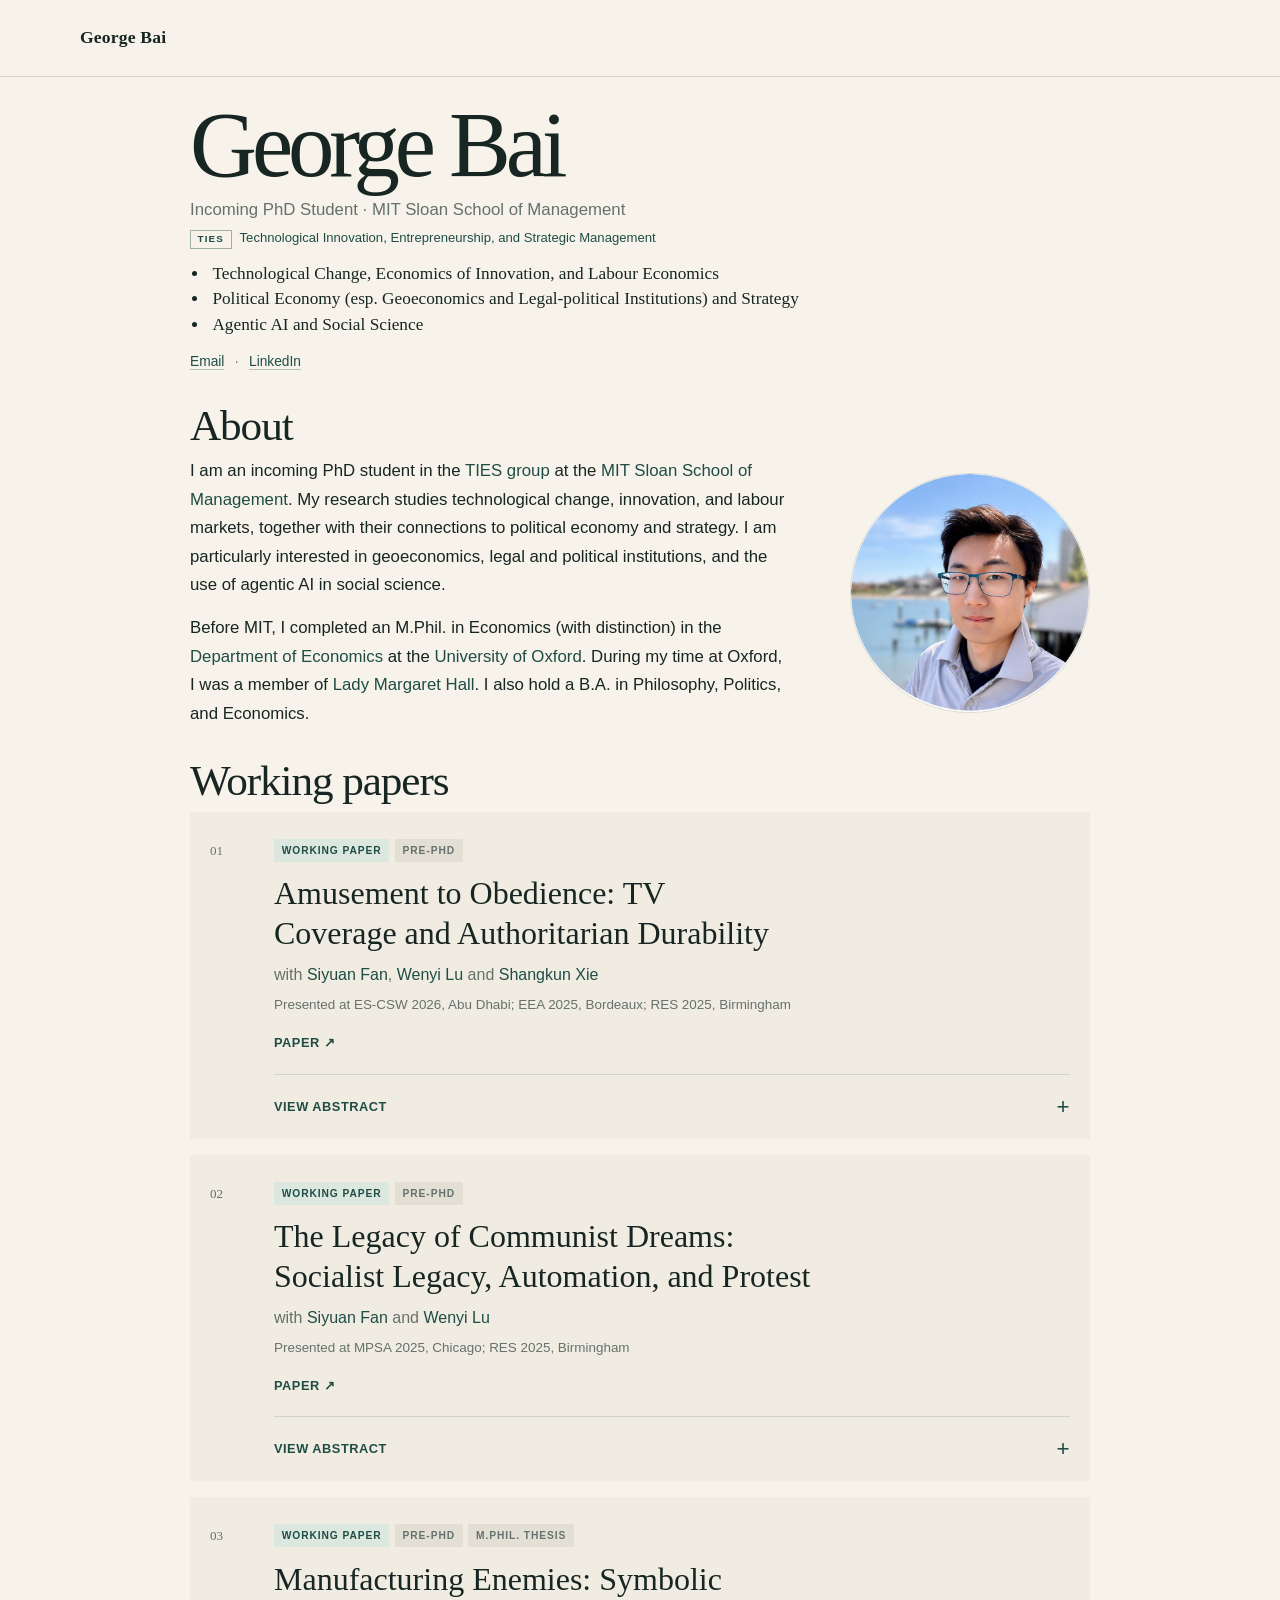
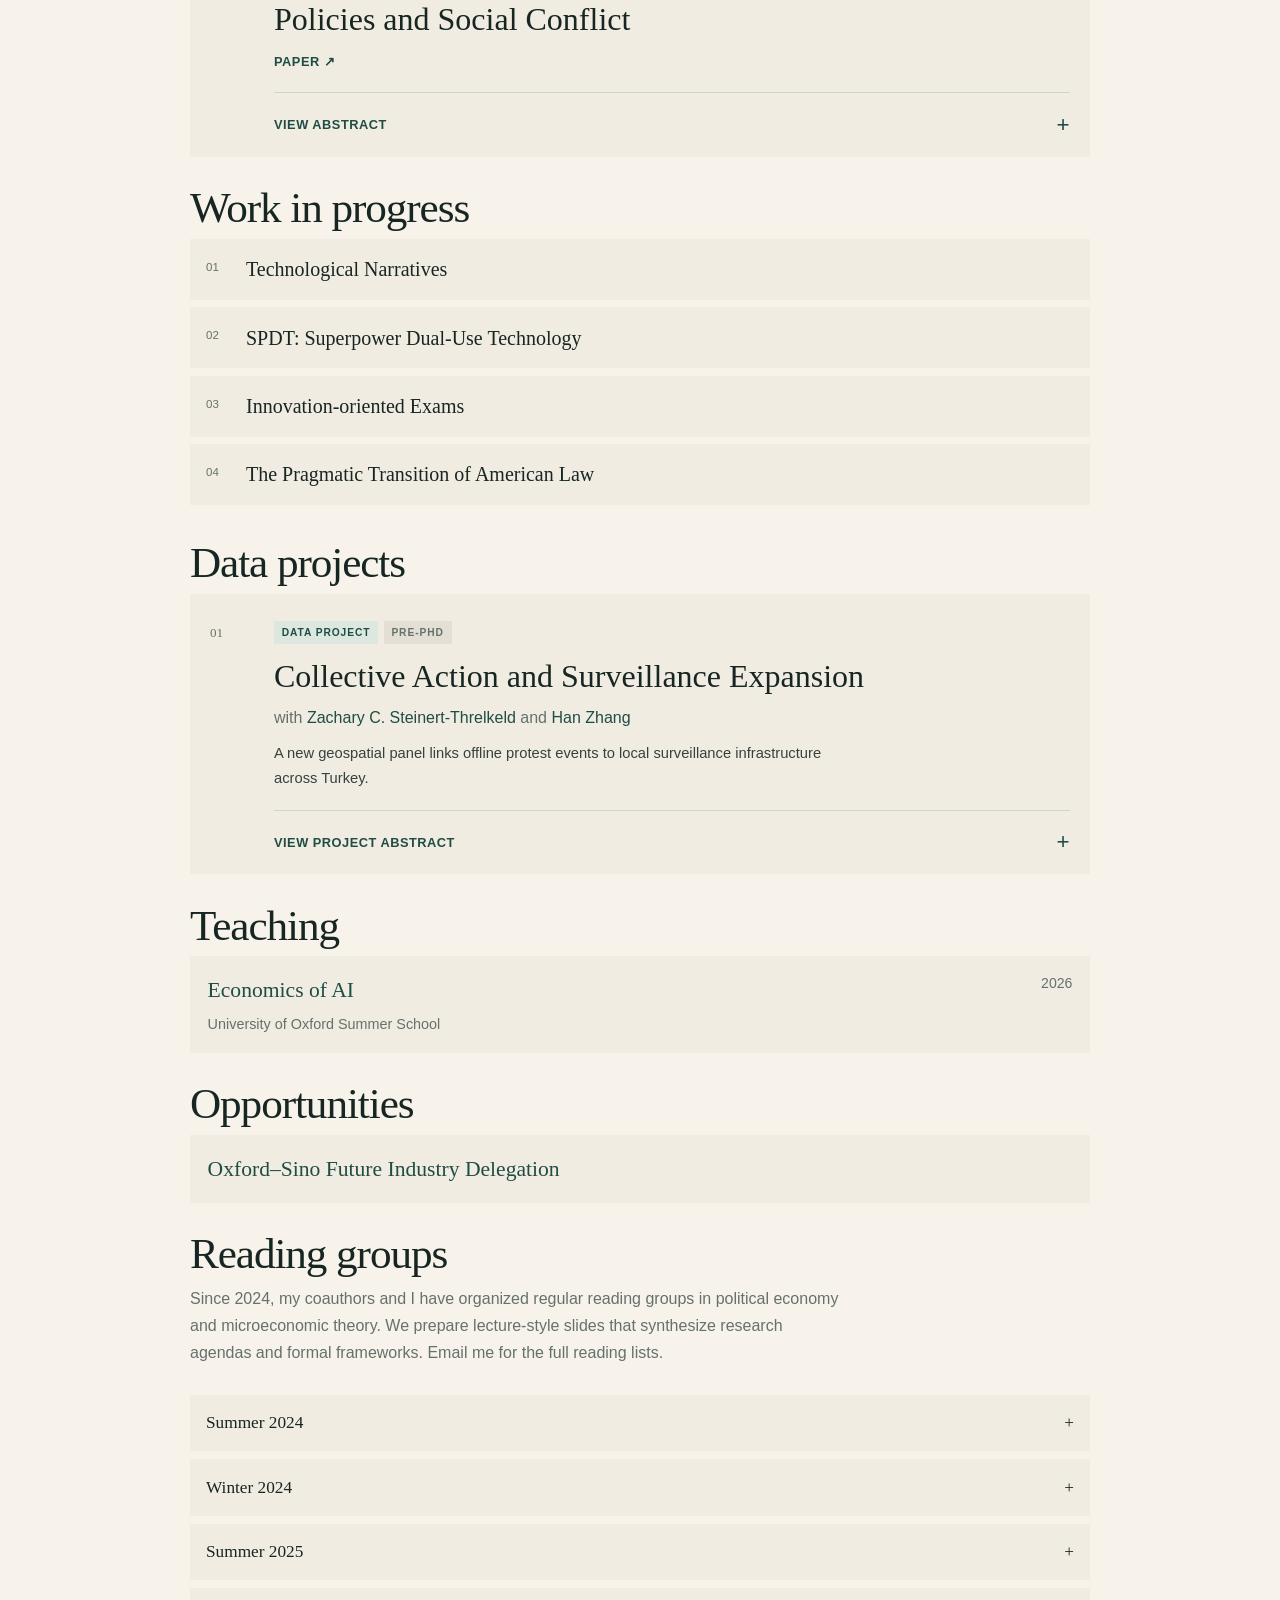
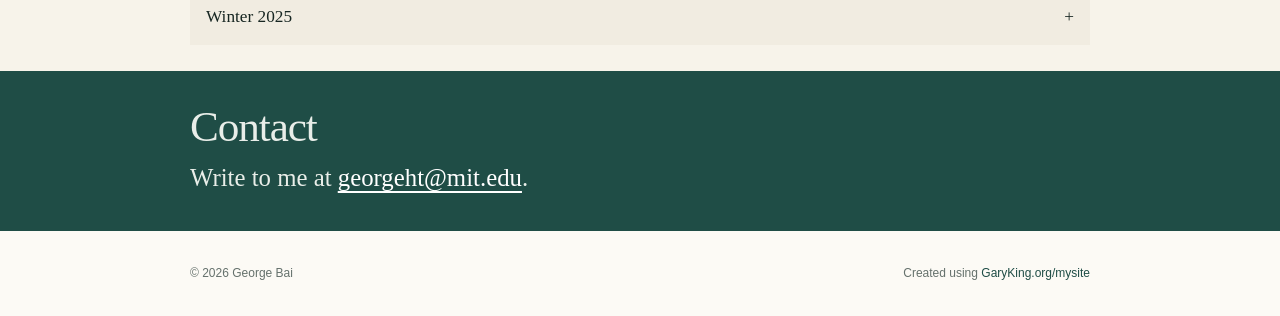
==== commit 14dc4fec: "Use normal font for opportunity link mirror" ====
--- a/index.html
+++ b/index.html
@@ -1,4 +1,4 @@
-<!doctype html><html lang=en-us><head><meta charset=utf-8><meta name=viewport content="width=device-width,initial-scale=1"><meta name=color-scheme content="light"><meta name=theme-color content="#1f4d46"><title>George Bai</title><meta name=description content="Incoming PhD student at MIT Sloan studying technological change, innovation, political economy, strategy, and agentic AI."><meta property="og:title" content="George Bai"><meta property="og:description" content="Incoming PhD student at MIT Sloan studying technological change, innovation, political economy, strategy, and agentic AI."><meta property="og:type" content="website"><meta property="og:url" content="https://georgehaotianbai.github.io/"><script async src="https://www.googletagmanager.com/gtag/js?id=G-B4WBXXB18H"></script><script>window.dataLayer=window.dataLayer||[];function gtag(){dataLayer.push(arguments)}gtag("js",new Date),gtag("config","G-B4WBXXB18H",{anonymize_ip:!0})</script><meta name=generator content="Created using GaryKing.org/mysite (https://gking.harvard.edu/mysite)"><script type=application/ld+json>{"@context":"https://schema.org","@type":"Person","name":"George Bai","affiliation":{"@type":"Organization","name":"MIT Sloan School of Management"},"url":"https:\/\/georgehaotianbai.github.io\/","isBasedOn":"https://gking.harvard.edu/mysite"}</script><link rel=stylesheet href=/css/style.min.3b6ddbb783c7126ee6ea709e5500e4b6a0b924149d99c3936f1bc7ce5dc64647.css integrity="sha256-O23bt4PHEm7m6nCeVQDktqC5JBSdmcOTbxvHzl3GRkc="><link rel=icon type=image/svg+xml href=/favicon.svg><link rel=icon type=image/png sizes=32x32 href=/favicon-32x32.png><link rel=icon href=/favicon.ico sizes=any><link rel=apple-touch-icon href=/apple-touch-icon.png></head><body><a class=skip-link href=#main-content>Skip to content</a><header class=site-header><nav class=site-nav aria-label="Main navigation"><a class=site-brand href=/>George Bai</a><details class=nav-menu><summary aria-label="Open navigation"><span></span><span></span><span></span></summary><div class=nav-links><a href=/#research>Research</a>
+<!doctype html><html lang=en-us><head><meta charset=utf-8><meta name=viewport content="width=device-width,initial-scale=1"><meta name=color-scheme content="light"><meta name=theme-color content="#1f4d46"><title>George Bai</title><meta name=description content="Incoming PhD student at MIT Sloan studying technological change, innovation, political economy, strategy, and agentic AI."><meta property="og:title" content="George Bai"><meta property="og:description" content="Incoming PhD student at MIT Sloan studying technological change, innovation, political economy, strategy, and agentic AI."><meta property="og:type" content="website"><meta property="og:url" content="https://georgehaotianbai.github.io/"><script async src="https://www.googletagmanager.com/gtag/js?id=G-B4WBXXB18H"></script><script>window.dataLayer=window.dataLayer||[];function gtag(){dataLayer.push(arguments)}gtag("js",new Date),gtag("config","G-B4WBXXB18H",{anonymize_ip:!0})</script><meta name=generator content="Created using GaryKing.org/mysite (https://gking.harvard.edu/mysite)"><script type=application/ld+json>{"@context":"https://schema.org","@type":"Person","name":"George Bai","affiliation":{"@type":"Organization","name":"MIT Sloan School of Management"},"url":"https:\/\/georgehaotianbai.github.io\/","isBasedOn":"https://gking.harvard.edu/mysite"}</script><link rel=stylesheet href=/css/style.min.1d4e3c9f0bb1336710c48b529050148610babfe26af80f8b211b767f4c0c1b7b.css integrity="sha256-HU48nwuxM2cQxItSkFAUhhC6v+Jq+A+LIRt2f0wMG3s="><link rel=icon type=image/svg+xml href=/favicon.svg><link rel=icon type=image/png sizes=32x32 href=/favicon-32x32.png><link rel=icon href=/favicon.ico sizes=any><link rel=apple-touch-icon href=/apple-touch-icon.png></head><body><a class=skip-link href=#main-content>Skip to content</a><header class=site-header><nav class=site-nav aria-label="Main navigation"><a class=site-brand href=/>George Bai</a><details class=nav-menu><summary aria-label="Open navigation"><span></span><span></span><span></span></summary><div class=nav-links><a href=/#research>Research</a>
 <a href=/#projects>Projects</a>
 <a href=/#teaching>Teaching</a>
 <a href=/#opportunities>Opportunities</a>
@@ -11,5 +11,5 @@
 <span class="status-badge status-badge-secondary">Pre-PhD</span></div><h3>Amusement to Obedience: TV Coverage and Authoritarian Durability</h3><p class=paper-authors>with <a href=https://fansiyuan.weebly.com/ target=_blank rel=noopener>Siyuan Fan</a>, <a href=https://luwenyi.weebly.com/ target=_blank rel=noopener>Wenyi Lu</a> and <a href=https://shangkunxie.weebly.com/ target=_blank rel=noopener>Shangkun Xie</a></p><p class=paper-presentations>Presented at ES-CSW 2026, Abu Dhabi; EEA 2025, Bordeaux; RES 2025, Birmingham</p><div class=paper-links><a href="https://papers.ssrn.com/sol3/papers.cfm?abstract_id=5091087" target=_blank rel=noopener>Paper <span aria-hidden=true>↗</span></a></div></div><details class=abstract-panel><summary><span class=open-label>View abstract</span><span class=close-label>Close abstract</span><span class=summary-icon aria-hidden=true>+</span></summary><div class=abstract-content><div><p class=abstract-label>Abstract</p><p>How does entertainment media manufacture political support in authoritarian states? Leveraging a nationwide television subsidy program in rural China, we find that adolescents with greater formative-era exposure to color TV later exhibit higher regime support, increased political trust, and lower anti-authoritarian resistance. These patterns reflect an illusory accountability effect. Adolescents with increased TV exposure display lower cognitive performance, educational attainment, and political understanding, while experiencing higher emotional satisfaction from entertainment. This combination of impaired critical capacity and heightened low-cost affective satisfaction leads to lower demands for government accountability and fewer protests.</p></div><figure><img src=/images/tv-coverage.png alt="Estimated effects of television coverage across outcomes" loading=lazy></figure></div></details></div></article><article class=paper-card><div class=paper-index aria-hidden=true>02</div><div class=paper-summary><div class=paper-main><div class=paper-badges><span class=status-badge>Working paper</span>
 <span class="status-badge status-badge-secondary">Pre-PhD</span></div><h3>The Legacy of Communist Dreams: Socialist Legacy, Automation, and Protest</h3><p class=paper-authors>with <a href=https://fansiyuan.weebly.com/ target=_blank rel=noopener>Siyuan Fan</a> and <a href=https://luwenyi.weebly.com/ target=_blank rel=noopener>Wenyi Lu</a></p><p class=paper-presentations>Presented at MPSA 2025, Chicago; RES 2025, Birmingham</p><div class=paper-links><a href="https://papers.ssrn.com/sol3/papers.cfm?abstract_id=4797721" target=_blank rel=noopener>Paper <span aria-hidden=true>↗</span></a></div></div><details class=abstract-panel><summary><span class=open-label>View abstract</span><span class=close-label>Close abstract</span><span class=summary-icon aria-hidden=true>+</span></summary><div class=abstract-content><div><p class=abstract-label>Abstract</p><p>Why do revolutionary autocracies experience protests yet remain durable? This paper reconciles the paradox through the long-term political consequences of social revolutions. We propose legacy-conditioned targeting, in which mass mobilization and identity reconstruction generate a resistance-and-loyalty equilibrium. Citizens develop a strong inclination to resist unjust treatment alongside loyalty to revolutionary authority. These orientations persist through intergenerational transmission. Using original measures of China's socialist legacy and protest data from social media, we find that citizens protest when facing unemployment risk from automation, especially in areas with an intensive revolutionary legacy. The same legacy predicts stronger regime support and channels protest toward economic interests, consolidating the authoritarian status quo.</p></div><figure><img src=/images/communist-legacy.png alt="Spatial distribution of protests and socialist legacy" loading=lazy></figure></div></details></div></article><article class=paper-card><div class=paper-index aria-hidden=true>03</div><div class=paper-summary><div class=paper-main><div class=paper-badges><span class=status-badge>Working paper</span>
 <span class="status-badge status-badge-secondary">Pre-PhD</span><span class="status-badge status-badge-secondary">M.Phil. Thesis</span></div><h3>Manufacturing Enemies: Symbolic Policies and Social Conflict</h3><div class=paper-links><a href="https://www.dropbox.com/scl/fi/2ol9iryjosaef777iu3fc/Haotian-Bai.pdf?rlkey=toubkoul9jf4xid18sx75km14&amp;dl=0" target=_blank rel=noopener>Paper <span aria-hidden=true>↗</span></a></div></div><details class=abstract-panel><summary><span class=open-label>View abstract</span><span class=close-label>Close abstract</span><span class=summary-icon aria-hidden=true>+</span></summary><div class=abstract-content><div><p class=abstract-label>Abstract</p><p>What is the purpose of identity-coded policies that target domestic minorities? I develop a theory of symbolic policies combining political competition and social conflict. Two parties compete in elections with probabilistic retrospective voting, while majority and minority groups contest identity security through costly individual effort. Symbolic policy allows a security-advantaged party to manufacture a threat that reduces majority free-riding and makes identity security electorally salient. A two-period model shows that the Hawk party's vote share is non-monotonic in the grievance it manufactures. Once minority mobilization becomes sufficiently strong, future conflict continues across incumbent policies. In the infinite-horizon model, the depreciation rate of minority mobilization determines whether politics enters a persistent Hawk trap or recurrent Hawk-Dove cycles. The predictions match patterns surrounding India's cattle-slaughter bans and clarify how restrictions on symbolic policy may backfire.</p></div><figure><img src=/images/manufacturing-enemies.jpg alt="Phase diagram showing three political regimes in the model" loading=lazy></figure></div></details></div></article></div></section><section id=work-in-progress class="section page-shell" aria-labelledby=wip-title><h2 id=wip-title>Work in progress</h2><ol class=wip-list><li>Technological Narratives</li><li>SPDT: Superpower Dual-Use Technology</li><li>Innovation-oriented Exams</li><li>The Pragmatic Transition of American Law</li></ol></section><section id=projects class="section page-shell" aria-labelledby=projects-title><h2 id=projects-title>Data projects</h2><article class="paper-card project-card"><div class=paper-index aria-hidden=true>01</div><div class=paper-summary><div class=paper-main><div class=paper-badges><span class=status-badge>Data project</span>
-<span class="status-badge status-badge-secondary">Pre-PhD</span></div><h3>Collective Action and Surveillance Expansion</h3><p class=paper-authors>with <a href=https://luskin.ucla.edu/person/zachary-c-steinert-threlkeld target=_blank rel=noopener>Zachary C. Steinert-Threlkeld</a> and <a href=https://hanzhang.xyz/ target=_blank rel=noopener>Han Zhang</a></p><p class=project-description>A new geospatial panel links offline protest events to local surveillance infrastructure across Turkey.</p></div><details class=abstract-panel><summary><span class=open-label>View project abstract</span><span class=close-label>Close project abstract</span><span class=summary-icon aria-hidden=true>+</span></summary><div class=abstract-content><div><p class=abstract-label>Abstract</p><p>How does collective action shape the expansion of state surveillance? We build a new geospatial panel linking offline protest events in Turkey to local camera infrastructure. Starting from 96.3 million geolocated Twitter posts collected between 2013 and 2020, a keyword filter, two-stage LLM classifier, human validation exercise, and spatiotemporal aggregation recover discrete protest episodes. The resulting daily series closely tracks an independent protest-event database during their common coverage period, with a Pearson correlation of 0.670. Around each protest location, we sample 50 road points within a 3 km x 3 km window, retrieve repeated Google Street View imagery, and apply computer vision to measure camera presence across locations and image vintages. The resulting location-time panel provides new data for studying whether contentious activity predicts subsequent surveillance deployment and how this relationship varies across urban space.</p></div><figure><img src=/images/protest-surveillance-turkey.jpg alt="Maps of classified protest postings across Turkey, Ankara, Istanbul, and Izmir" loading=lazy><figcaption>Classified protest postings across Turkey and in Ankara, Istanbul, and Izmir.</figcaption></figure></div></details></div></article></section><section id=teaching class="section page-shell" aria-labelledby=teaching-title><h2 id=teaching-title>Teaching</h2><article class=teaching-item><div><h3><a href=https://economics.web.ox.ac.uk/oxford-elevate target=_blank rel=noopener>Economics of AI</a></h3><p>University of Oxford Summer School</p></div><time>2026</time></article></section><section id=opportunities class="section page-shell" aria-labelledby=opportunities-title><h2 id=opportunities-title>Opportunities</h2><article class=opportunity-item><h3><strong><a href=https://osfid.org/ target=_blank rel=noopener>Oxford–Sino Future Industry Delegation</a></strong></h3></article></section><section id=reading-groups class="section page-shell" aria-labelledby=reading-title><h2 id=reading-title>Reading groups</h2><p class=section-intro>Since 2024, my coauthors and I have organized regular reading groups in political economy and microeconomic theory. We prepare lecture-style slides that synthesize research agendas and formal frameworks. Email me for the full reading lists.</p><div class=reading-list><details><summary><span>Summer 2024</span><span aria-hidden=true>+</span></summary><ol><li><a href="https://www.dropbox.com/scl/fi/brhin5ocwootobsow5l6k/PEnotes_2024Summer_1.pdf?rlkey=t30in1wcgakfo5kzuiz4kuwbu&amp;dl=0" target=_blank rel=noopener><span>PEnotes_2024Summer_1</span><small>Political Economy of Development</small></a></li><li><a href="https://www.dropbox.com/scl/fi/px3fi8tswgpbfq5cijapa/PEnotes_2024Summer_2.pdf?rlkey=4uqibhacaxh39tlv965mxc2x7&amp;dl=0" target=_blank rel=noopener><span>PEnotes_2024Summer_2</span><small>Political Economy of Religion and Accountability</small></a></li><li><a href="https://www.dropbox.com/scl/fi/n2bkwgpbalkqzhhif8d6q/PEnotes_2024Summer_3.pdf?rlkey=ti6qjlrddalsjrcfwpknmd2gd&amp;dl=0" target=_blank rel=noopener><span>PEnotes_2024Summer_3</span><small>Political Economy of Conflict and Violence</small></a></li><li><a href="https://www.dropbox.com/scl/fi/fnb7xz0zy4om5a0svrm3k/PEnotes_2024Summer_4.pdf?rlkey=x1mj5j4st5eirkb4v2lcrnn9g&amp;dl=0" target=_blank rel=noopener><span>PEnotes_2024Summer_4</span><small>Political Economy of Redistribution and Revolution</small></a></li><li><a href="https://www.dropbox.com/scl/fi/12sgvzo599m9vph6mvw9t/PEnotes_2024Summer_5.pdf?rlkey=p0lekkrhjq5mn6w2bwtz6zbju&amp;dl=0" target=_blank rel=noopener><span>PEnotes_2024Summer_5</span><small>Political Economy of Military and War</small></a></li></ol></details><details><summary><span>Winter 2024</span><span aria-hidden=true>+</span></summary><ol><li><a href="https://www.dropbox.com/scl/fi/x3ew3gqfxdciv91bejf99/PEnotes_2024Winter_1.pdf?rlkey=rb2xvztqbm3qqdl50neuvw6q1&amp;dl=0" target=_blank rel=noopener><span>PEnotes_2024Winter_1</span><small>Political Economy of Deliberation, Participation, and Control</small></a></li><li><a href="https://www.dropbox.com/scl/fi/qitxu8pycijr9dxmr3boo/PEnotes_2024Winter_2.pdf?rlkey=7ea4qlqprbpg4g8419q2ilvzf&amp;dl=0" target=_blank rel=noopener><span>PEnotes_2024Winter_2</span><small>Culture and Identity, and Their Evolution in Space and Time</small></a></li></ol></details><details><summary><span>Summer 2025</span><span aria-hidden=true>+</span></summary><ol><li><a href="https://www.dropbox.com/scl/fi/58ehymhzlq8fchlmdhh3q/PEnotes_2025Summer_1.pdf?rlkey=ujxkocmue9isg123xfm86flux&amp;dl=0" target=_blank rel=noopener><span>PEnotes_2025Summer_1</span><small>Theory of Time Preference and Social Preference I</small></a></li><li><a href="https://www.dropbox.com/scl/fi/rxc20vtpikhrfa2c36kse/PEnotes_2025Summer_2.pdf?rlkey=94q1dppuen5b8tqi0xrom3j3k&amp;dl=0" target=_blank rel=noopener><span>PEnotes_2025Summer_2</span><small>Theory of Risk, Ambiguity, and Social Preference II</small></a></li><li><a href="https://www.dropbox.com/scl/fi/wg9e2of10duheg5ln5klz/PEnotes_2025Summer_3.pdf?rlkey=siep3lelx9zimrm37h6q8nslq&amp;dl=0" target=_blank rel=noopener><span>PEnotes_2025Summer_3</span><small>Overconfidence, Small Samples, Projection Bias, and Cultural Transmission</small></a></li><li><a href="https://www.dropbox.com/scl/fi/vh2bakmopk1cv2qo885ch/PEnotes_2025Summer_4.pdf?rlkey=0f5ey85oaxacob1qujr14feu7&amp;dl=0" target=_blank rel=noopener><span>PEnotes_2025Summer_4</span><small>Theory of Non-standard Decision Making and Emotion</small></a></li><li><a href="https://www.dropbox.com/scl/fi/b8cefsa8f6jym4p59r9dn/PEnotes_2025Summer_5.pdf?rlkey=1gnz6bxujf99zshrnpsq27zmr&amp;dl=0" target=_blank rel=noopener><span>PEnotes_2025Summer_5</span><small>Theory of Motivated Reasoning and Behavioural Welfare Economics I</small></a></li><li><a href="https://www.dropbox.com/scl/fi/e9c2wqzdzlcl4huxh83h7/PEnotes_2025Summer_6.pdf?rlkey=n08ev9mmzmtrmwa2zk3ft50wy&amp;dl=0" target=_blank rel=noopener><span>PEnotes_2025Summer_6</span><small>Theory of Ideology and Behavioural Welfare Economics II</small></a></li><li><a href="https://www.dropbox.com/scl/fi/87ippd0o7kjq6wcnfa3rn/PEnotes_2025Summer_7.pdf?rlkey=q8exmp6r01yr5bx7nn8ay4ztf&amp;dl=0" target=_blank rel=noopener><span>PEnotes_2025Summer_7</span><small>Theory of Psychology and Economics I</small></a></li><li><a href="https://www.dropbox.com/scl/fi/oq7t80um0mioz1bav1pn8/PEnotes_2025Summer_8.pdf?rlkey=1o6fi0z5eilqatdi456zgnqq7&amp;dl=0" target=_blank rel=noopener><span>PEnotes_2025Summer_8</span><small>Theory of Psychology and Economics II</small></a></li></ol></details><details><summary><span>Winter 2025</span><span aria-hidden=true>+</span></summary><ol><li><a href="https://www.dropbox.com/scl/fi/cbee7nvvqwlgunvbj1c47/PEnotes_2025Winter_contest.pdf?rlkey=l4fxqvddyxb1kzxf99yzlnesa&amp;dl=0" target=_blank rel=noopener><span>PEnotes_2025Winter_1</span><small>Contest Theory in Political Economy</small></a></li><li><a href="https://www.dropbox.com/scl/fi/w0kqkxbnd7dpszn0240or/PEnotes_2025Winter_information_design.pdf?rlkey=judnqmhbmr4tiqovvt4x6mjic&amp;dl=0" target=_blank rel=noopener><span>PEnotes_2025Winter_2</span><small>Information Design and Political Economy</small></a></li><li><a href="https://www.dropbox.com/scl/fi/3hxqjah0b7e6lj81s281m/PEnotes_2025Winter_Urban1.pdf?rlkey=vof4s5bova7jra1hm9cktc5i0&amp;dl=0" target=_blank rel=noopener><span>PEnotes_2025Winter_3</span><small>Politics in Space I</small></a></li><li><a href="https://www.dropbox.com/scl/fi/90hpp3w7wgd4halw9224q/PEnotes_2025Winter_Urban2.pdf?rlkey=7jt7zke5fbdmz8zlhshu7m9we&amp;dl=0" target=_blank rel=noopener><span>PEnotes_2025Winter_4</span><small>Politics in Space II</small></a></li><li><a href="https://www.dropbox.com/scl/fi/4aog43ak33fdr23lftrfd/PEnotes_2025Winter_Urban3.pdf?rlkey=qfjktqs350ck9omqjath6qrs1&amp;dl=0" target=_blank rel=noopener><span>PEnotes_2025Winter_5</span><small>Politics in Space III</small></a></li></ol></details></div></section><section id=contact class=contact-section aria-labelledby=contact-title><div class=page-shell><h2 id=contact-title>Contact</h2><p>Write to me at <a href=mailto:georgeht@mit.edu>georgeht@mit.edu</a>.</p></div></section></main><footer class=site-footer><div class=footer-inner><span>© 2026 George Bai</span>
+<span class="status-badge status-badge-secondary">Pre-PhD</span></div><h3>Collective Action and Surveillance Expansion</h3><p class=paper-authors>with <a href=https://luskin.ucla.edu/person/zachary-c-steinert-threlkeld target=_blank rel=noopener>Zachary C. Steinert-Threlkeld</a> and <a href=https://hanzhang.xyz/ target=_blank rel=noopener>Han Zhang</a></p><p class=project-description>A new geospatial panel links offline protest events to local surveillance infrastructure across Turkey.</p></div><details class=abstract-panel><summary><span class=open-label>View project abstract</span><span class=close-label>Close project abstract</span><span class=summary-icon aria-hidden=true>+</span></summary><div class=abstract-content><div><p class=abstract-label>Abstract</p><p>How does collective action shape the expansion of state surveillance? We build a new geospatial panel linking offline protest events in Turkey to local camera infrastructure. Starting from 96.3 million geolocated Twitter posts collected between 2013 and 2020, a keyword filter, two-stage LLM classifier, human validation exercise, and spatiotemporal aggregation recover discrete protest episodes. The resulting daily series closely tracks an independent protest-event database during their common coverage period, with a Pearson correlation of 0.670. Around each protest location, we sample 50 road points within a 3 km x 3 km window, retrieve repeated Google Street View imagery, and apply computer vision to measure camera presence across locations and image vintages. The resulting location-time panel provides new data for studying whether contentious activity predicts subsequent surveillance deployment and how this relationship varies across urban space.</p></div><figure><img src=/images/protest-surveillance-turkey.jpg alt="Maps of classified protest postings across Turkey, Ankara, Istanbul, and Izmir" loading=lazy><figcaption>Classified protest postings across Turkey and in Ankara, Istanbul, and Izmir.</figcaption></figure></div></details></div></article></section><section id=teaching class="section page-shell" aria-labelledby=teaching-title><h2 id=teaching-title>Teaching</h2><article class=teaching-item><div><h3><a href=https://economics.web.ox.ac.uk/oxford-elevate target=_blank rel=noopener>Economics of AI</a></h3><p>University of Oxford Summer School</p></div><time>2026</time></article></section><section id=opportunities class="section page-shell" aria-labelledby=opportunities-title><h2 id=opportunities-title>Opportunities</h2><article class=opportunity-item><h3><a href=https://osfid.org/ target=_blank rel=noopener>Oxford–Sino Future Industry Delegation</a></h3></article></section><section id=reading-groups class="section page-shell" aria-labelledby=reading-title><h2 id=reading-title>Reading groups</h2><p class=section-intro>Since 2024, my coauthors and I have organized regular reading groups in political economy and microeconomic theory. We prepare lecture-style slides that synthesize research agendas and formal frameworks. Email me for the full reading lists.</p><div class=reading-list><details><summary><span>Summer 2024</span><span aria-hidden=true>+</span></summary><ol><li><a href="https://www.dropbox.com/scl/fi/brhin5ocwootobsow5l6k/PEnotes_2024Summer_1.pdf?rlkey=t30in1wcgakfo5kzuiz4kuwbu&amp;dl=0" target=_blank rel=noopener><span>PEnotes_2024Summer_1</span><small>Political Economy of Development</small></a></li><li><a href="https://www.dropbox.com/scl/fi/px3fi8tswgpbfq5cijapa/PEnotes_2024Summer_2.pdf?rlkey=4uqibhacaxh39tlv965mxc2x7&amp;dl=0" target=_blank rel=noopener><span>PEnotes_2024Summer_2</span><small>Political Economy of Religion and Accountability</small></a></li><li><a href="https://www.dropbox.com/scl/fi/n2bkwgpbalkqzhhif8d6q/PEnotes_2024Summer_3.pdf?rlkey=ti6qjlrddalsjrcfwpknmd2gd&amp;dl=0" target=_blank rel=noopener><span>PEnotes_2024Summer_3</span><small>Political Economy of Conflict and Violence</small></a></li><li><a href="https://www.dropbox.com/scl/fi/fnb7xz0zy4om5a0svrm3k/PEnotes_2024Summer_4.pdf?rlkey=x1mj5j4st5eirkb4v2lcrnn9g&amp;dl=0" target=_blank rel=noopener><span>PEnotes_2024Summer_4</span><small>Political Economy of Redistribution and Revolution</small></a></li><li><a href="https://www.dropbox.com/scl/fi/12sgvzo599m9vph6mvw9t/PEnotes_2024Summer_5.pdf?rlkey=p0lekkrhjq5mn6w2bwtz6zbju&amp;dl=0" target=_blank rel=noopener><span>PEnotes_2024Summer_5</span><small>Political Economy of Military and War</small></a></li></ol></details><details><summary><span>Winter 2024</span><span aria-hidden=true>+</span></summary><ol><li><a href="https://www.dropbox.com/scl/fi/x3ew3gqfxdciv91bejf99/PEnotes_2024Winter_1.pdf?rlkey=rb2xvztqbm3qqdl50neuvw6q1&amp;dl=0" target=_blank rel=noopener><span>PEnotes_2024Winter_1</span><small>Political Economy of Deliberation, Participation, and Control</small></a></li><li><a href="https://www.dropbox.com/scl/fi/qitxu8pycijr9dxmr3boo/PEnotes_2024Winter_2.pdf?rlkey=7ea4qlqprbpg4g8419q2ilvzf&amp;dl=0" target=_blank rel=noopener><span>PEnotes_2024Winter_2</span><small>Culture and Identity, and Their Evolution in Space and Time</small></a></li></ol></details><details><summary><span>Summer 2025</span><span aria-hidden=true>+</span></summary><ol><li><a href="https://www.dropbox.com/scl/fi/58ehymhzlq8fchlmdhh3q/PEnotes_2025Summer_1.pdf?rlkey=ujxkocmue9isg123xfm86flux&amp;dl=0" target=_blank rel=noopener><span>PEnotes_2025Summer_1</span><small>Theory of Time Preference and Social Preference I</small></a></li><li><a href="https://www.dropbox.com/scl/fi/rxc20vtpikhrfa2c36kse/PEnotes_2025Summer_2.pdf?rlkey=94q1dppuen5b8tqi0xrom3j3k&amp;dl=0" target=_blank rel=noopener><span>PEnotes_2025Summer_2</span><small>Theory of Risk, Ambiguity, and Social Preference II</small></a></li><li><a href="https://www.dropbox.com/scl/fi/wg9e2of10duheg5ln5klz/PEnotes_2025Summer_3.pdf?rlkey=siep3lelx9zimrm37h6q8nslq&amp;dl=0" target=_blank rel=noopener><span>PEnotes_2025Summer_3</span><small>Overconfidence, Small Samples, Projection Bias, and Cultural Transmission</small></a></li><li><a href="https://www.dropbox.com/scl/fi/vh2bakmopk1cv2qo885ch/PEnotes_2025Summer_4.pdf?rlkey=0f5ey85oaxacob1qujr14feu7&amp;dl=0" target=_blank rel=noopener><span>PEnotes_2025Summer_4</span><small>Theory of Non-standard Decision Making and Emotion</small></a></li><li><a href="https://www.dropbox.com/scl/fi/b8cefsa8f6jym4p59r9dn/PEnotes_2025Summer_5.pdf?rlkey=1gnz6bxujf99zshrnpsq27zmr&amp;dl=0" target=_blank rel=noopener><span>PEnotes_2025Summer_5</span><small>Theory of Motivated Reasoning and Behavioural Welfare Economics I</small></a></li><li><a href="https://www.dropbox.com/scl/fi/e9c2wqzdzlcl4huxh83h7/PEnotes_2025Summer_6.pdf?rlkey=n08ev9mmzmtrmwa2zk3ft50wy&amp;dl=0" target=_blank rel=noopener><span>PEnotes_2025Summer_6</span><small>Theory of Ideology and Behavioural Welfare Economics II</small></a></li><li><a href="https://www.dropbox.com/scl/fi/87ippd0o7kjq6wcnfa3rn/PEnotes_2025Summer_7.pdf?rlkey=q8exmp6r01yr5bx7nn8ay4ztf&amp;dl=0" target=_blank rel=noopener><span>PEnotes_2025Summer_7</span><small>Theory of Psychology and Economics I</small></a></li><li><a href="https://www.dropbox.com/scl/fi/oq7t80um0mioz1bav1pn8/PEnotes_2025Summer_8.pdf?rlkey=1o6fi0z5eilqatdi456zgnqq7&amp;dl=0" target=_blank rel=noopener><span>PEnotes_2025Summer_8</span><small>Theory of Psychology and Economics II</small></a></li></ol></details><details><summary><span>Winter 2025</span><span aria-hidden=true>+</span></summary><ol><li><a href="https://www.dropbox.com/scl/fi/cbee7nvvqwlgunvbj1c47/PEnotes_2025Winter_contest.pdf?rlkey=l4fxqvddyxb1kzxf99yzlnesa&amp;dl=0" target=_blank rel=noopener><span>PEnotes_2025Winter_1</span><small>Contest Theory in Political Economy</small></a></li><li><a href="https://www.dropbox.com/scl/fi/w0kqkxbnd7dpszn0240or/PEnotes_2025Winter_information_design.pdf?rlkey=judnqmhbmr4tiqovvt4x6mjic&amp;dl=0" target=_blank rel=noopener><span>PEnotes_2025Winter_2</span><small>Information Design and Political Economy</small></a></li><li><a href="https://www.dropbox.com/scl/fi/3hxqjah0b7e6lj81s281m/PEnotes_2025Winter_Urban1.pdf?rlkey=vof4s5bova7jra1hm9cktc5i0&amp;dl=0" target=_blank rel=noopener><span>PEnotes_2025Winter_3</span><small>Politics in Space I</small></a></li><li><a href="https://www.dropbox.com/scl/fi/90hpp3w7wgd4halw9224q/PEnotes_2025Winter_Urban2.pdf?rlkey=7jt7zke5fbdmz8zlhshu7m9we&amp;dl=0" target=_blank rel=noopener><span>PEnotes_2025Winter_4</span><small>Politics in Space II</small></a></li><li><a href="https://www.dropbox.com/scl/fi/4aog43ak33fdr23lftrfd/PEnotes_2025Winter_Urban3.pdf?rlkey=qfjktqs350ck9omqjath6qrs1&amp;dl=0" target=_blank rel=noopener><span>PEnotes_2025Winter_5</span><small>Politics in Space III</small></a></li></ol></details></div></section><section id=contact class=contact-section aria-labelledby=contact-title><div class=page-shell><h2 id=contact-title>Contact</h2><p>Write to me at <a href=mailto:georgeht@mit.edu>georgeht@mit.edu</a>.</p></div></section></main><footer class=site-footer><div class=footer-inner><span>© 2026 George Bai</span>
 <span>Created using <a href=https://garyking.org/mysite target=_blank rel=noopener>GaryKing.org/mysite</a></span></div></footer></body></html>
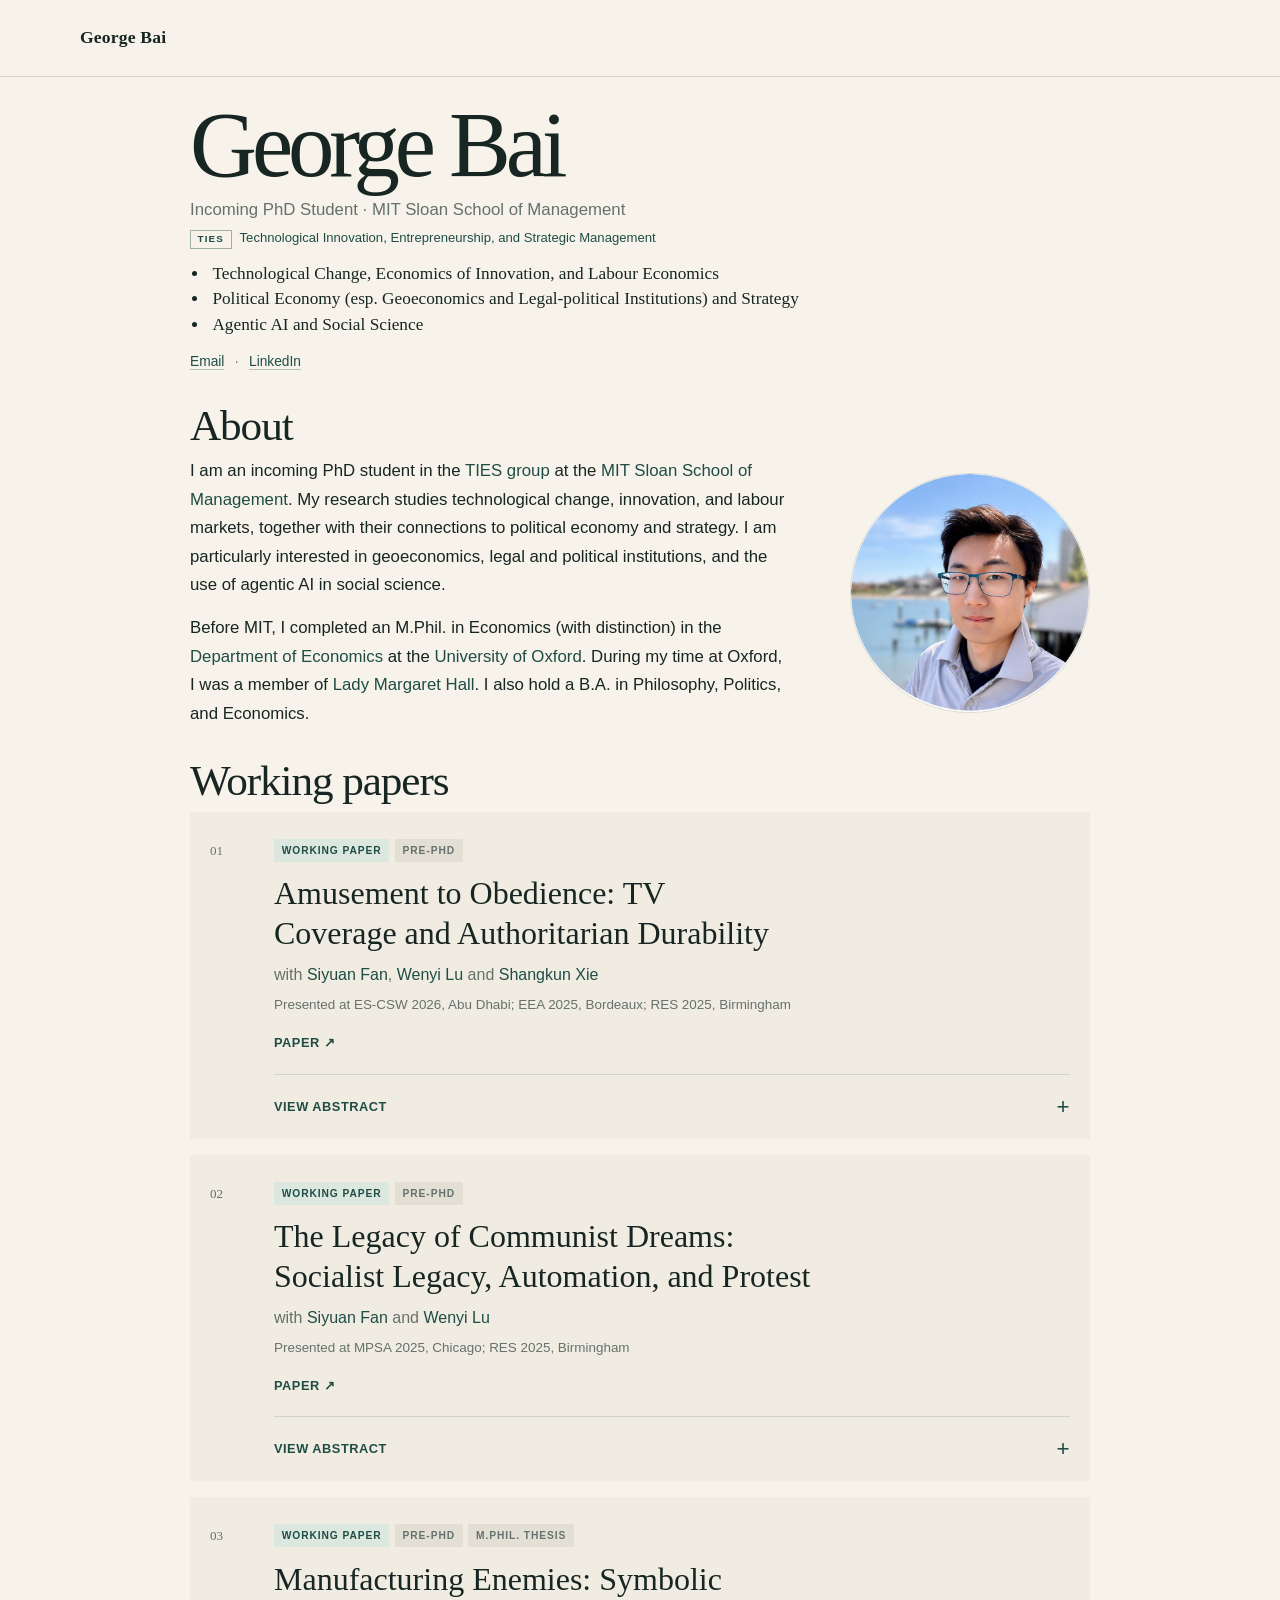
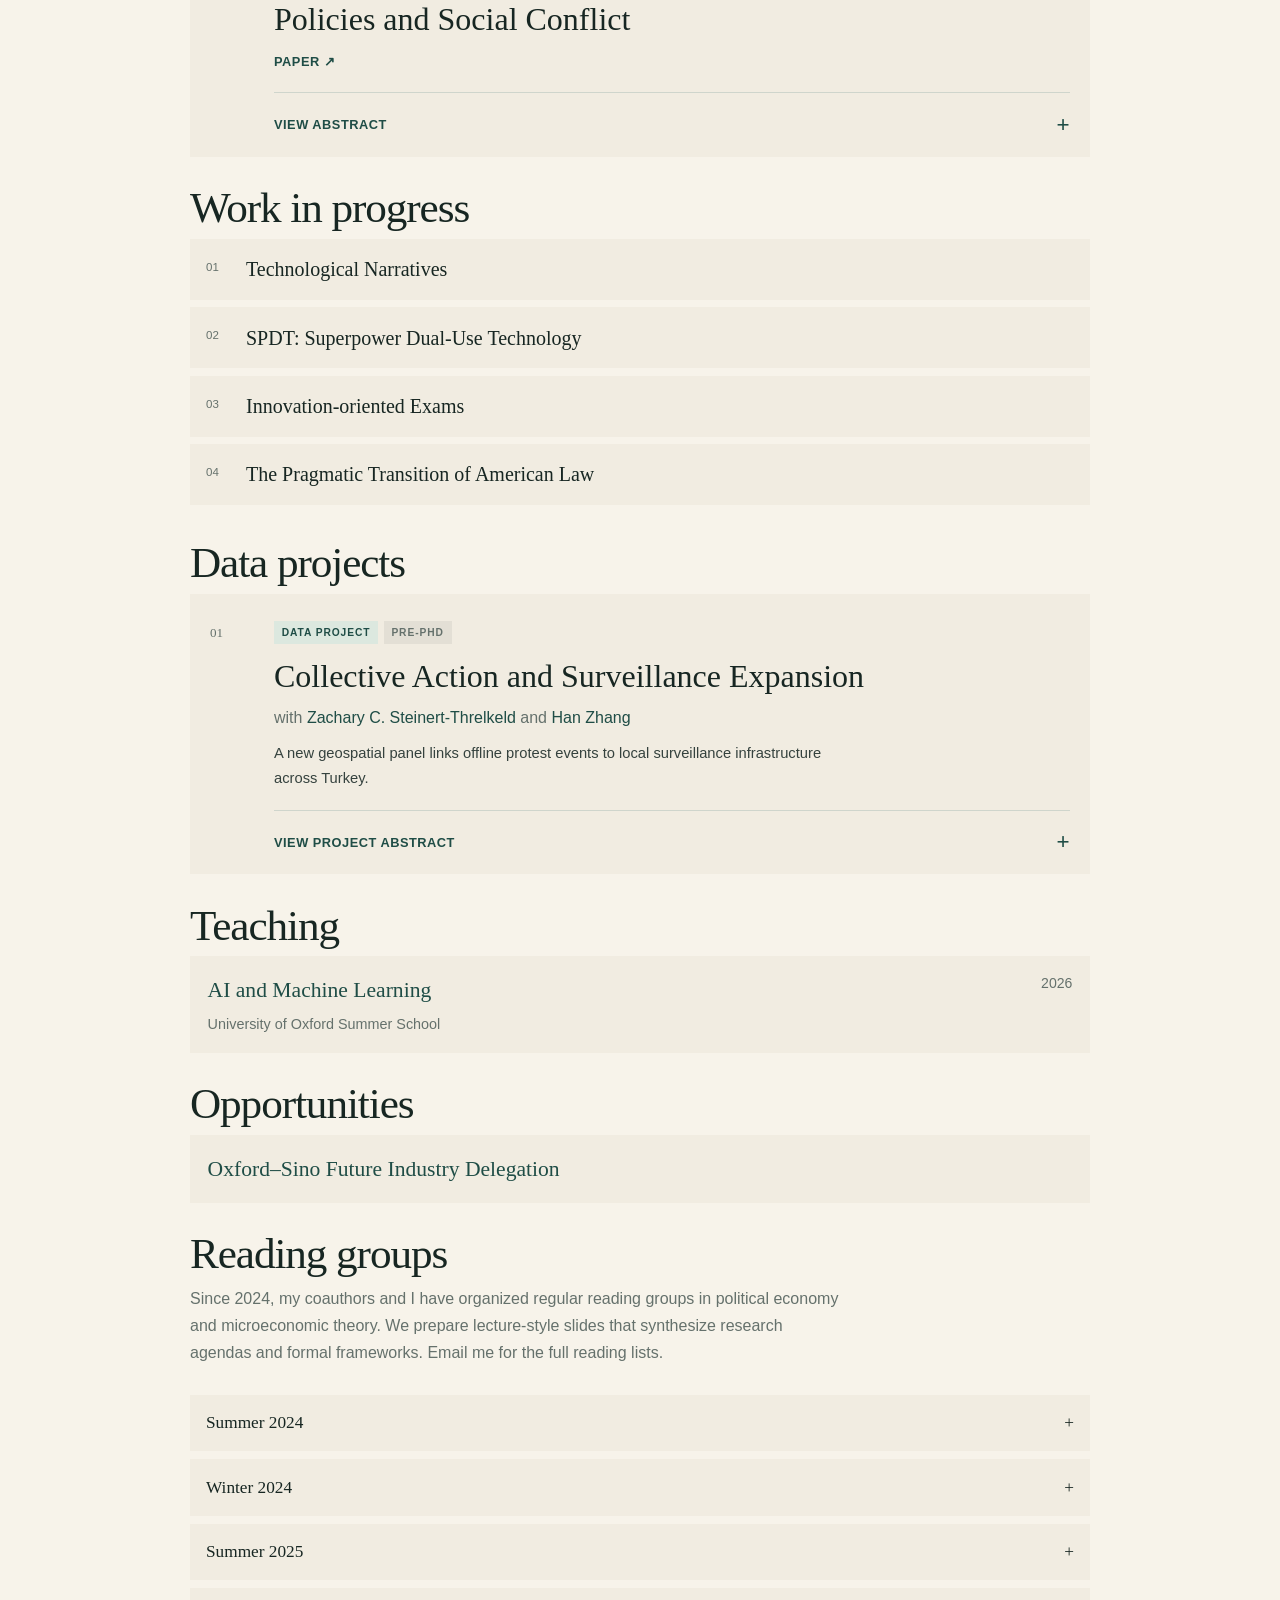
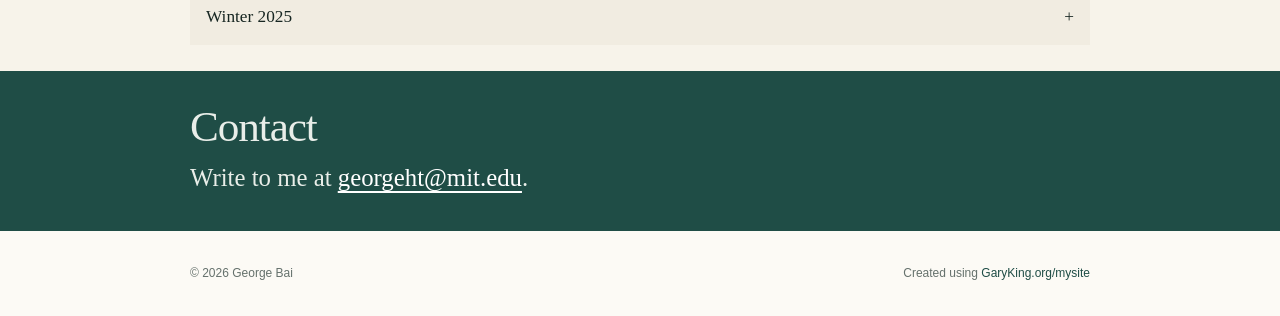
==== commit d29e5031: "Rename AI teaching course mirror" ====
--- a/index.html
+++ b/index.html
@@ -11,5 +11,5 @@
 <span class="status-badge status-badge-secondary">Pre-PhD</span></div><h3>Amusement to Obedience: TV Coverage and Authoritarian Durability</h3><p class=paper-authors>with <a href=https://fansiyuan.weebly.com/ target=_blank rel=noopener>Siyuan Fan</a>, <a href=https://luwenyi.weebly.com/ target=_blank rel=noopener>Wenyi Lu</a> and <a href=https://shangkunxie.weebly.com/ target=_blank rel=noopener>Shangkun Xie</a></p><p class=paper-presentations>Presented at ES-CSW 2026, Abu Dhabi; EEA 2025, Bordeaux; RES 2025, Birmingham</p><div class=paper-links><a href="https://papers.ssrn.com/sol3/papers.cfm?abstract_id=5091087" target=_blank rel=noopener>Paper <span aria-hidden=true>↗</span></a></div></div><details class=abstract-panel><summary><span class=open-label>View abstract</span><span class=close-label>Close abstract</span><span class=summary-icon aria-hidden=true>+</span></summary><div class=abstract-content><div><p class=abstract-label>Abstract</p><p>How does entertainment media manufacture political support in authoritarian states? Leveraging a nationwide television subsidy program in rural China, we find that adolescents with greater formative-era exposure to color TV later exhibit higher regime support, increased political trust, and lower anti-authoritarian resistance. These patterns reflect an illusory accountability effect. Adolescents with increased TV exposure display lower cognitive performance, educational attainment, and political understanding, while experiencing higher emotional satisfaction from entertainment. This combination of impaired critical capacity and heightened low-cost affective satisfaction leads to lower demands for government accountability and fewer protests.</p></div><figure><img src=/images/tv-coverage.png alt="Estimated effects of television coverage across outcomes" loading=lazy></figure></div></details></div></article><article class=paper-card><div class=paper-index aria-hidden=true>02</div><div class=paper-summary><div class=paper-main><div class=paper-badges><span class=status-badge>Working paper</span>
 <span class="status-badge status-badge-secondary">Pre-PhD</span></div><h3>The Legacy of Communist Dreams: Socialist Legacy, Automation, and Protest</h3><p class=paper-authors>with <a href=https://fansiyuan.weebly.com/ target=_blank rel=noopener>Siyuan Fan</a> and <a href=https://luwenyi.weebly.com/ target=_blank rel=noopener>Wenyi Lu</a></p><p class=paper-presentations>Presented at MPSA 2025, Chicago; RES 2025, Birmingham</p><div class=paper-links><a href="https://papers.ssrn.com/sol3/papers.cfm?abstract_id=4797721" target=_blank rel=noopener>Paper <span aria-hidden=true>↗</span></a></div></div><details class=abstract-panel><summary><span class=open-label>View abstract</span><span class=close-label>Close abstract</span><span class=summary-icon aria-hidden=true>+</span></summary><div class=abstract-content><div><p class=abstract-label>Abstract</p><p>Why do revolutionary autocracies experience protests yet remain durable? This paper reconciles the paradox through the long-term political consequences of social revolutions. We propose legacy-conditioned targeting, in which mass mobilization and identity reconstruction generate a resistance-and-loyalty equilibrium. Citizens develop a strong inclination to resist unjust treatment alongside loyalty to revolutionary authority. These orientations persist through intergenerational transmission. Using original measures of China's socialist legacy and protest data from social media, we find that citizens protest when facing unemployment risk from automation, especially in areas with an intensive revolutionary legacy. The same legacy predicts stronger regime support and channels protest toward economic interests, consolidating the authoritarian status quo.</p></div><figure><img src=/images/communist-legacy.png alt="Spatial distribution of protests and socialist legacy" loading=lazy></figure></div></details></div></article><article class=paper-card><div class=paper-index aria-hidden=true>03</div><div class=paper-summary><div class=paper-main><div class=paper-badges><span class=status-badge>Working paper</span>
 <span class="status-badge status-badge-secondary">Pre-PhD</span><span class="status-badge status-badge-secondary">M.Phil. Thesis</span></div><h3>Manufacturing Enemies: Symbolic Policies and Social Conflict</h3><div class=paper-links><a href="https://www.dropbox.com/scl/fi/2ol9iryjosaef777iu3fc/Haotian-Bai.pdf?rlkey=toubkoul9jf4xid18sx75km14&amp;dl=0" target=_blank rel=noopener>Paper <span aria-hidden=true>↗</span></a></div></div><details class=abstract-panel><summary><span class=open-label>View abstract</span><span class=close-label>Close abstract</span><span class=summary-icon aria-hidden=true>+</span></summary><div class=abstract-content><div><p class=abstract-label>Abstract</p><p>What is the purpose of identity-coded policies that target domestic minorities? I develop a theory of symbolic policies combining political competition and social conflict. Two parties compete in elections with probabilistic retrospective voting, while majority and minority groups contest identity security through costly individual effort. Symbolic policy allows a security-advantaged party to manufacture a threat that reduces majority free-riding and makes identity security electorally salient. A two-period model shows that the Hawk party's vote share is non-monotonic in the grievance it manufactures. Once minority mobilization becomes sufficiently strong, future conflict continues across incumbent policies. In the infinite-horizon model, the depreciation rate of minority mobilization determines whether politics enters a persistent Hawk trap or recurrent Hawk-Dove cycles. The predictions match patterns surrounding India's cattle-slaughter bans and clarify how restrictions on symbolic policy may backfire.</p></div><figure><img src=/images/manufacturing-enemies.jpg alt="Phase diagram showing three political regimes in the model" loading=lazy></figure></div></details></div></article></div></section><section id=work-in-progress class="section page-shell" aria-labelledby=wip-title><h2 id=wip-title>Work in progress</h2><ol class=wip-list><li>Technological Narratives</li><li>SPDT: Superpower Dual-Use Technology</li><li>Innovation-oriented Exams</li><li>The Pragmatic Transition of American Law</li></ol></section><section id=projects class="section page-shell" aria-labelledby=projects-title><h2 id=projects-title>Data projects</h2><article class="paper-card project-card"><div class=paper-index aria-hidden=true>01</div><div class=paper-summary><div class=paper-main><div class=paper-badges><span class=status-badge>Data project</span>
-<span class="status-badge status-badge-secondary">Pre-PhD</span></div><h3>Collective Action and Surveillance Expansion</h3><p class=paper-authors>with <a href=https://luskin.ucla.edu/person/zachary-c-steinert-threlkeld target=_blank rel=noopener>Zachary C. Steinert-Threlkeld</a> and <a href=https://hanzhang.xyz/ target=_blank rel=noopener>Han Zhang</a></p><p class=project-description>A new geospatial panel links offline protest events to local surveillance infrastructure across Turkey.</p></div><details class=abstract-panel><summary><span class=open-label>View project abstract</span><span class=close-label>Close project abstract</span><span class=summary-icon aria-hidden=true>+</span></summary><div class=abstract-content><div><p class=abstract-label>Abstract</p><p>How does collective action shape the expansion of state surveillance? We build a new geospatial panel linking offline protest events in Turkey to local camera infrastructure. Starting from 96.3 million geolocated Twitter posts collected between 2013 and 2020, a keyword filter, two-stage LLM classifier, human validation exercise, and spatiotemporal aggregation recover discrete protest episodes. The resulting daily series closely tracks an independent protest-event database during their common coverage period, with a Pearson correlation of 0.670. Around each protest location, we sample 50 road points within a 3 km x 3 km window, retrieve repeated Google Street View imagery, and apply computer vision to measure camera presence across locations and image vintages. The resulting location-time panel provides new data for studying whether contentious activity predicts subsequent surveillance deployment and how this relationship varies across urban space.</p></div><figure><img src=/images/protest-surveillance-turkey.jpg alt="Maps of classified protest postings across Turkey, Ankara, Istanbul, and Izmir" loading=lazy><figcaption>Classified protest postings across Turkey and in Ankara, Istanbul, and Izmir.</figcaption></figure></div></details></div></article></section><section id=teaching class="section page-shell" aria-labelledby=teaching-title><h2 id=teaching-title>Teaching</h2><article class=teaching-item><div><h3><a href=https://economics.web.ox.ac.uk/oxford-elevate target=_blank rel=noopener>Economics of AI</a></h3><p>University of Oxford Summer School</p></div><time>2026</time></article></section><section id=opportunities class="section page-shell" aria-labelledby=opportunities-title><h2 id=opportunities-title>Opportunities</h2><article class=opportunity-item><h3><a href=https://osfid.org/ target=_blank rel=noopener>Oxford–Sino Future Industry Delegation</a></h3></article></section><section id=reading-groups class="section page-shell" aria-labelledby=reading-title><h2 id=reading-title>Reading groups</h2><p class=section-intro>Since 2024, my coauthors and I have organized regular reading groups in political economy and microeconomic theory. We prepare lecture-style slides that synthesize research agendas and formal frameworks. Email me for the full reading lists.</p><div class=reading-list><details><summary><span>Summer 2024</span><span aria-hidden=true>+</span></summary><ol><li><a href="https://www.dropbox.com/scl/fi/brhin5ocwootobsow5l6k/PEnotes_2024Summer_1.pdf?rlkey=t30in1wcgakfo5kzuiz4kuwbu&amp;dl=0" target=_blank rel=noopener><span>PEnotes_2024Summer_1</span><small>Political Economy of Development</small></a></li><li><a href="https://www.dropbox.com/scl/fi/px3fi8tswgpbfq5cijapa/PEnotes_2024Summer_2.pdf?rlkey=4uqibhacaxh39tlv965mxc2x7&amp;dl=0" target=_blank rel=noopener><span>PEnotes_2024Summer_2</span><small>Political Economy of Religion and Accountability</small></a></li><li><a href="https://www.dropbox.com/scl/fi/n2bkwgpbalkqzhhif8d6q/PEnotes_2024Summer_3.pdf?rlkey=ti6qjlrddalsjrcfwpknmd2gd&amp;dl=0" target=_blank rel=noopener><span>PEnotes_2024Summer_3</span><small>Political Economy of Conflict and Violence</small></a></li><li><a href="https://www.dropbox.com/scl/fi/fnb7xz0zy4om5a0svrm3k/PEnotes_2024Summer_4.pdf?rlkey=x1mj5j4st5eirkb4v2lcrnn9g&amp;dl=0" target=_blank rel=noopener><span>PEnotes_2024Summer_4</span><small>Political Economy of Redistribution and Revolution</small></a></li><li><a href="https://www.dropbox.com/scl/fi/12sgvzo599m9vph6mvw9t/PEnotes_2024Summer_5.pdf?rlkey=p0lekkrhjq5mn6w2bwtz6zbju&amp;dl=0" target=_blank rel=noopener><span>PEnotes_2024Summer_5</span><small>Political Economy of Military and War</small></a></li></ol></details><details><summary><span>Winter 2024</span><span aria-hidden=true>+</span></summary><ol><li><a href="https://www.dropbox.com/scl/fi/x3ew3gqfxdciv91bejf99/PEnotes_2024Winter_1.pdf?rlkey=rb2xvztqbm3qqdl50neuvw6q1&amp;dl=0" target=_blank rel=noopener><span>PEnotes_2024Winter_1</span><small>Political Economy of Deliberation, Participation, and Control</small></a></li><li><a href="https://www.dropbox.com/scl/fi/qitxu8pycijr9dxmr3boo/PEnotes_2024Winter_2.pdf?rlkey=7ea4qlqprbpg4g8419q2ilvzf&amp;dl=0" target=_blank rel=noopener><span>PEnotes_2024Winter_2</span><small>Culture and Identity, and Their Evolution in Space and Time</small></a></li></ol></details><details><summary><span>Summer 2025</span><span aria-hidden=true>+</span></summary><ol><li><a href="https://www.dropbox.com/scl/fi/58ehymhzlq8fchlmdhh3q/PEnotes_2025Summer_1.pdf?rlkey=ujxkocmue9isg123xfm86flux&amp;dl=0" target=_blank rel=noopener><span>PEnotes_2025Summer_1</span><small>Theory of Time Preference and Social Preference I</small></a></li><li><a href="https://www.dropbox.com/scl/fi/rxc20vtpikhrfa2c36kse/PEnotes_2025Summer_2.pdf?rlkey=94q1dppuen5b8tqi0xrom3j3k&amp;dl=0" target=_blank rel=noopener><span>PEnotes_2025Summer_2</span><small>Theory of Risk, Ambiguity, and Social Preference II</small></a></li><li><a href="https://www.dropbox.com/scl/fi/wg9e2of10duheg5ln5klz/PEnotes_2025Summer_3.pdf?rlkey=siep3lelx9zimrm37h6q8nslq&amp;dl=0" target=_blank rel=noopener><span>PEnotes_2025Summer_3</span><small>Overconfidence, Small Samples, Projection Bias, and Cultural Transmission</small></a></li><li><a href="https://www.dropbox.com/scl/fi/vh2bakmopk1cv2qo885ch/PEnotes_2025Summer_4.pdf?rlkey=0f5ey85oaxacob1qujr14feu7&amp;dl=0" target=_blank rel=noopener><span>PEnotes_2025Summer_4</span><small>Theory of Non-standard Decision Making and Emotion</small></a></li><li><a href="https://www.dropbox.com/scl/fi/b8cefsa8f6jym4p59r9dn/PEnotes_2025Summer_5.pdf?rlkey=1gnz6bxujf99zshrnpsq27zmr&amp;dl=0" target=_blank rel=noopener><span>PEnotes_2025Summer_5</span><small>Theory of Motivated Reasoning and Behavioural Welfare Economics I</small></a></li><li><a href="https://www.dropbox.com/scl/fi/e9c2wqzdzlcl4huxh83h7/PEnotes_2025Summer_6.pdf?rlkey=n08ev9mmzmtrmwa2zk3ft50wy&amp;dl=0" target=_blank rel=noopener><span>PEnotes_2025Summer_6</span><small>Theory of Ideology and Behavioural Welfare Economics II</small></a></li><li><a href="https://www.dropbox.com/scl/fi/87ippd0o7kjq6wcnfa3rn/PEnotes_2025Summer_7.pdf?rlkey=q8exmp6r01yr5bx7nn8ay4ztf&amp;dl=0" target=_blank rel=noopener><span>PEnotes_2025Summer_7</span><small>Theory of Psychology and Economics I</small></a></li><li><a href="https://www.dropbox.com/scl/fi/oq7t80um0mioz1bav1pn8/PEnotes_2025Summer_8.pdf?rlkey=1o6fi0z5eilqatdi456zgnqq7&amp;dl=0" target=_blank rel=noopener><span>PEnotes_2025Summer_8</span><small>Theory of Psychology and Economics II</small></a></li></ol></details><details><summary><span>Winter 2025</span><span aria-hidden=true>+</span></summary><ol><li><a href="https://www.dropbox.com/scl/fi/cbee7nvvqwlgunvbj1c47/PEnotes_2025Winter_contest.pdf?rlkey=l4fxqvddyxb1kzxf99yzlnesa&amp;dl=0" target=_blank rel=noopener><span>PEnotes_2025Winter_1</span><small>Contest Theory in Political Economy</small></a></li><li><a href="https://www.dropbox.com/scl/fi/w0kqkxbnd7dpszn0240or/PEnotes_2025Winter_information_design.pdf?rlkey=judnqmhbmr4tiqovvt4x6mjic&amp;dl=0" target=_blank rel=noopener><span>PEnotes_2025Winter_2</span><small>Information Design and Political Economy</small></a></li><li><a href="https://www.dropbox.com/scl/fi/3hxqjah0b7e6lj81s281m/PEnotes_2025Winter_Urban1.pdf?rlkey=vof4s5bova7jra1hm9cktc5i0&amp;dl=0" target=_blank rel=noopener><span>PEnotes_2025Winter_3</span><small>Politics in Space I</small></a></li><li><a href="https://www.dropbox.com/scl/fi/90hpp3w7wgd4halw9224q/PEnotes_2025Winter_Urban2.pdf?rlkey=7jt7zke5fbdmz8zlhshu7m9we&amp;dl=0" target=_blank rel=noopener><span>PEnotes_2025Winter_4</span><small>Politics in Space II</small></a></li><li><a href="https://www.dropbox.com/scl/fi/4aog43ak33fdr23lftrfd/PEnotes_2025Winter_Urban3.pdf?rlkey=qfjktqs350ck9omqjath6qrs1&amp;dl=0" target=_blank rel=noopener><span>PEnotes_2025Winter_5</span><small>Politics in Space III</small></a></li></ol></details></div></section><section id=contact class=contact-section aria-labelledby=contact-title><div class=page-shell><h2 id=contact-title>Contact</h2><p>Write to me at <a href=mailto:georgeht@mit.edu>georgeht@mit.edu</a>.</p></div></section></main><footer class=site-footer><div class=footer-inner><span>© 2026 George Bai</span>
+<span class="status-badge status-badge-secondary">Pre-PhD</span></div><h3>Collective Action and Surveillance Expansion</h3><p class=paper-authors>with <a href=https://luskin.ucla.edu/person/zachary-c-steinert-threlkeld target=_blank rel=noopener>Zachary C. Steinert-Threlkeld</a> and <a href=https://hanzhang.xyz/ target=_blank rel=noopener>Han Zhang</a></p><p class=project-description>A new geospatial panel links offline protest events to local surveillance infrastructure across Turkey.</p></div><details class=abstract-panel><summary><span class=open-label>View project abstract</span><span class=close-label>Close project abstract</span><span class=summary-icon aria-hidden=true>+</span></summary><div class=abstract-content><div><p class=abstract-label>Abstract</p><p>How does collective action shape the expansion of state surveillance? We build a new geospatial panel linking offline protest events in Turkey to local camera infrastructure. Starting from 96.3 million geolocated Twitter posts collected between 2013 and 2020, a keyword filter, two-stage LLM classifier, human validation exercise, and spatiotemporal aggregation recover discrete protest episodes. The resulting daily series closely tracks an independent protest-event database during their common coverage period, with a Pearson correlation of 0.670. Around each protest location, we sample 50 road points within a 3 km x 3 km window, retrieve repeated Google Street View imagery, and apply computer vision to measure camera presence across locations and image vintages. The resulting location-time panel provides new data for studying whether contentious activity predicts subsequent surveillance deployment and how this relationship varies across urban space.</p></div><figure><img src=/images/protest-surveillance-turkey.jpg alt="Maps of classified protest postings across Turkey, Ankara, Istanbul, and Izmir" loading=lazy><figcaption>Classified protest postings across Turkey and in Ankara, Istanbul, and Izmir.</figcaption></figure></div></details></div></article></section><section id=teaching class="section page-shell" aria-labelledby=teaching-title><h2 id=teaching-title>Teaching</h2><article class=teaching-item><div><h3><a href=https://economics.web.ox.ac.uk/oxford-elevate target=_blank rel=noopener>AI and Machine Learning</a></h3><p>University of Oxford Summer School</p></div><time>2026</time></article></section><section id=opportunities class="section page-shell" aria-labelledby=opportunities-title><h2 id=opportunities-title>Opportunities</h2><article class=opportunity-item><h3><a href=https://osfid.org/ target=_blank rel=noopener>Oxford–Sino Future Industry Delegation</a></h3></article></section><section id=reading-groups class="section page-shell" aria-labelledby=reading-title><h2 id=reading-title>Reading groups</h2><p class=section-intro>Since 2024, my coauthors and I have organized regular reading groups in political economy and microeconomic theory. We prepare lecture-style slides that synthesize research agendas and formal frameworks. Email me for the full reading lists.</p><div class=reading-list><details><summary><span>Summer 2024</span><span aria-hidden=true>+</span></summary><ol><li><a href="https://www.dropbox.com/scl/fi/brhin5ocwootobsow5l6k/PEnotes_2024Summer_1.pdf?rlkey=t30in1wcgakfo5kzuiz4kuwbu&amp;dl=0" target=_blank rel=noopener><span>PEnotes_2024Summer_1</span><small>Political Economy of Development</small></a></li><li><a href="https://www.dropbox.com/scl/fi/px3fi8tswgpbfq5cijapa/PEnotes_2024Summer_2.pdf?rlkey=4uqibhacaxh39tlv965mxc2x7&amp;dl=0" target=_blank rel=noopener><span>PEnotes_2024Summer_2</span><small>Political Economy of Religion and Accountability</small></a></li><li><a href="https://www.dropbox.com/scl/fi/n2bkwgpbalkqzhhif8d6q/PEnotes_2024Summer_3.pdf?rlkey=ti6qjlrddalsjrcfwpknmd2gd&amp;dl=0" target=_blank rel=noopener><span>PEnotes_2024Summer_3</span><small>Political Economy of Conflict and Violence</small></a></li><li><a href="https://www.dropbox.com/scl/fi/fnb7xz0zy4om5a0svrm3k/PEnotes_2024Summer_4.pdf?rlkey=x1mj5j4st5eirkb4v2lcrnn9g&amp;dl=0" target=_blank rel=noopener><span>PEnotes_2024Summer_4</span><small>Political Economy of Redistribution and Revolution</small></a></li><li><a href="https://www.dropbox.com/scl/fi/12sgvzo599m9vph6mvw9t/PEnotes_2024Summer_5.pdf?rlkey=p0lekkrhjq5mn6w2bwtz6zbju&amp;dl=0" target=_blank rel=noopener><span>PEnotes_2024Summer_5</span><small>Political Economy of Military and War</small></a></li></ol></details><details><summary><span>Winter 2024</span><span aria-hidden=true>+</span></summary><ol><li><a href="https://www.dropbox.com/scl/fi/x3ew3gqfxdciv91bejf99/PEnotes_2024Winter_1.pdf?rlkey=rb2xvztqbm3qqdl50neuvw6q1&amp;dl=0" target=_blank rel=noopener><span>PEnotes_2024Winter_1</span><small>Political Economy of Deliberation, Participation, and Control</small></a></li><li><a href="https://www.dropbox.com/scl/fi/qitxu8pycijr9dxmr3boo/PEnotes_2024Winter_2.pdf?rlkey=7ea4qlqprbpg4g8419q2ilvzf&amp;dl=0" target=_blank rel=noopener><span>PEnotes_2024Winter_2</span><small>Culture and Identity, and Their Evolution in Space and Time</small></a></li></ol></details><details><summary><span>Summer 2025</span><span aria-hidden=true>+</span></summary><ol><li><a href="https://www.dropbox.com/scl/fi/58ehymhzlq8fchlmdhh3q/PEnotes_2025Summer_1.pdf?rlkey=ujxkocmue9isg123xfm86flux&amp;dl=0" target=_blank rel=noopener><span>PEnotes_2025Summer_1</span><small>Theory of Time Preference and Social Preference I</small></a></li><li><a href="https://www.dropbox.com/scl/fi/rxc20vtpikhrfa2c36kse/PEnotes_2025Summer_2.pdf?rlkey=94q1dppuen5b8tqi0xrom3j3k&amp;dl=0" target=_blank rel=noopener><span>PEnotes_2025Summer_2</span><small>Theory of Risk, Ambiguity, and Social Preference II</small></a></li><li><a href="https://www.dropbox.com/scl/fi/wg9e2of10duheg5ln5klz/PEnotes_2025Summer_3.pdf?rlkey=siep3lelx9zimrm37h6q8nslq&amp;dl=0" target=_blank rel=noopener><span>PEnotes_2025Summer_3</span><small>Overconfidence, Small Samples, Projection Bias, and Cultural Transmission</small></a></li><li><a href="https://www.dropbox.com/scl/fi/vh2bakmopk1cv2qo885ch/PEnotes_2025Summer_4.pdf?rlkey=0f5ey85oaxacob1qujr14feu7&amp;dl=0" target=_blank rel=noopener><span>PEnotes_2025Summer_4</span><small>Theory of Non-standard Decision Making and Emotion</small></a></li><li><a href="https://www.dropbox.com/scl/fi/b8cefsa8f6jym4p59r9dn/PEnotes_2025Summer_5.pdf?rlkey=1gnz6bxujf99zshrnpsq27zmr&amp;dl=0" target=_blank rel=noopener><span>PEnotes_2025Summer_5</span><small>Theory of Motivated Reasoning and Behavioural Welfare Economics I</small></a></li><li><a href="https://www.dropbox.com/scl/fi/e9c2wqzdzlcl4huxh83h7/PEnotes_2025Summer_6.pdf?rlkey=n08ev9mmzmtrmwa2zk3ft50wy&amp;dl=0" target=_blank rel=noopener><span>PEnotes_2025Summer_6</span><small>Theory of Ideology and Behavioural Welfare Economics II</small></a></li><li><a href="https://www.dropbox.com/scl/fi/87ippd0o7kjq6wcnfa3rn/PEnotes_2025Summer_7.pdf?rlkey=q8exmp6r01yr5bx7nn8ay4ztf&amp;dl=0" target=_blank rel=noopener><span>PEnotes_2025Summer_7</span><small>Theory of Psychology and Economics I</small></a></li><li><a href="https://www.dropbox.com/scl/fi/oq7t80um0mioz1bav1pn8/PEnotes_2025Summer_8.pdf?rlkey=1o6fi0z5eilqatdi456zgnqq7&amp;dl=0" target=_blank rel=noopener><span>PEnotes_2025Summer_8</span><small>Theory of Psychology and Economics II</small></a></li></ol></details><details><summary><span>Winter 2025</span><span aria-hidden=true>+</span></summary><ol><li><a href="https://www.dropbox.com/scl/fi/cbee7nvvqwlgunvbj1c47/PEnotes_2025Winter_contest.pdf?rlkey=l4fxqvddyxb1kzxf99yzlnesa&amp;dl=0" target=_blank rel=noopener><span>PEnotes_2025Winter_1</span><small>Contest Theory in Political Economy</small></a></li><li><a href="https://www.dropbox.com/scl/fi/w0kqkxbnd7dpszn0240or/PEnotes_2025Winter_information_design.pdf?rlkey=judnqmhbmr4tiqovvt4x6mjic&amp;dl=0" target=_blank rel=noopener><span>PEnotes_2025Winter_2</span><small>Information Design and Political Economy</small></a></li><li><a href="https://www.dropbox.com/scl/fi/3hxqjah0b7e6lj81s281m/PEnotes_2025Winter_Urban1.pdf?rlkey=vof4s5bova7jra1hm9cktc5i0&amp;dl=0" target=_blank rel=noopener><span>PEnotes_2025Winter_3</span><small>Politics in Space I</small></a></li><li><a href="https://www.dropbox.com/scl/fi/90hpp3w7wgd4halw9224q/PEnotes_2025Winter_Urban2.pdf?rlkey=7jt7zke5fbdmz8zlhshu7m9we&amp;dl=0" target=_blank rel=noopener><span>PEnotes_2025Winter_4</span><small>Politics in Space II</small></a></li><li><a href="https://www.dropbox.com/scl/fi/4aog43ak33fdr23lftrfd/PEnotes_2025Winter_Urban3.pdf?rlkey=qfjktqs350ck9omqjath6qrs1&amp;dl=0" target=_blank rel=noopener><span>PEnotes_2025Winter_5</span><small>Politics in Space III</small></a></li></ol></details></div></section><section id=contact class=contact-section aria-labelledby=contact-title><div class=page-shell><h2 id=contact-title>Contact</h2><p>Write to me at <a href=mailto:georgeht@mit.edu>georgeht@mit.edu</a>.</p></div></section></main><footer class=site-footer><div class=footer-inner><span>© 2026 George Bai</span>
 <span>Created using <a href=https://garyking.org/mysite target=_blank rel=noopener>GaryKing.org/mysite</a></span></div></footer></body></html>
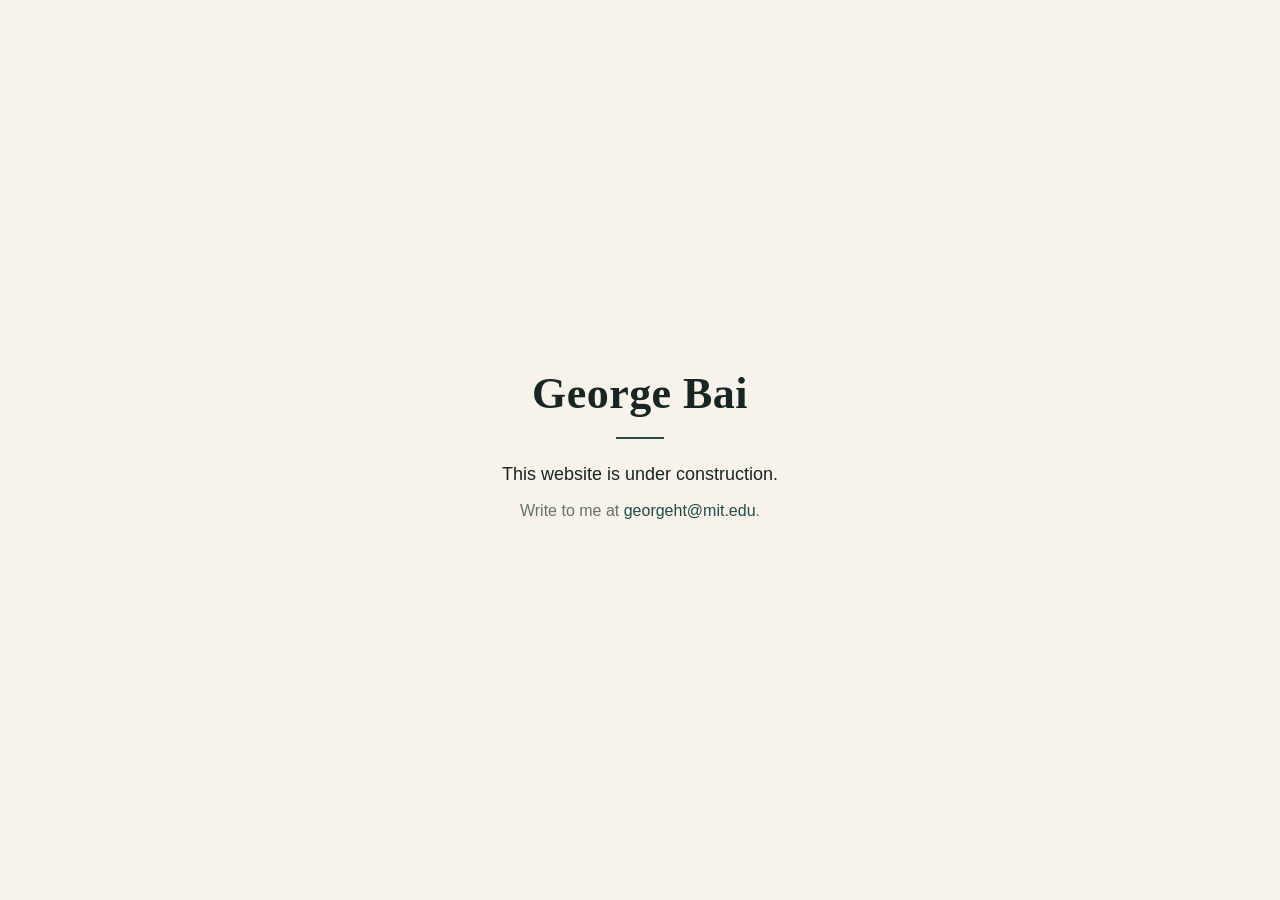
==== commit 2268fbf4: "Replace mirror with under-construction page The mirrored site is archived in tag archive-2026-10-23 " ====
--- a/index.html
+++ b/index.html
@@ -1,15 +1,68 @@
-<!doctype html><html lang=en-us><head><meta charset=utf-8><meta name=viewport content="width=device-width,initial-scale=1"><meta name=color-scheme content="light"><meta name=theme-color content="#1f4d46"><title>George Bai</title><meta name=description content="Incoming PhD student at MIT Sloan studying technological change, innovation, political economy, strategy, and agentic AI."><meta property="og:title" content="George Bai"><meta property="og:description" content="Incoming PhD student at MIT Sloan studying technological change, innovation, political economy, strategy, and agentic AI."><meta property="og:type" content="website"><meta property="og:url" content="https://georgehaotianbai.github.io/"><script async src="https://www.googletagmanager.com/gtag/js?id=G-B4WBXXB18H"></script><script>window.dataLayer=window.dataLayer||[];function gtag(){dataLayer.push(arguments)}gtag("js",new Date),gtag("config","G-B4WBXXB18H",{anonymize_ip:!0})</script><meta name=generator content="Created using GaryKing.org/mysite (https://gking.harvard.edu/mysite)"><script type=application/ld+json>{"@context":"https://schema.org","@type":"Person","name":"George Bai","affiliation":{"@type":"Organization","name":"MIT Sloan School of Management"},"url":"https:\/\/georgehaotianbai.github.io\/","isBasedOn":"https://gking.harvard.edu/mysite"}</script><link rel=stylesheet href=/css/style.min.1d4e3c9f0bb1336710c48b529050148610babfe26af80f8b211b767f4c0c1b7b.css integrity="sha256-HU48nwuxM2cQxItSkFAUhhC6v+Jq+A+LIRt2f0wMG3s="><link rel=icon type=image/svg+xml href=/favicon.svg><link rel=icon type=image/png sizes=32x32 href=/favicon-32x32.png><link rel=icon href=/favicon.ico sizes=any><link rel=apple-touch-icon href=/apple-touch-icon.png></head><body><a class=skip-link href=#main-content>Skip to content</a><header class=site-header><nav class=site-nav aria-label="Main navigation"><a class=site-brand href=/>George Bai</a><details class=nav-menu><summary aria-label="Open navigation"><span></span><span></span><span></span></summary><div class=nav-links><a href=/#research>Research</a>
-<a href=/#projects>Projects</a>
-<a href=/#teaching>Teaching</a>
-<a href=/#opportunities>Opportunities</a>
-<a href=/#reading-groups>Reading groups</a>
-<a href=/#contact>Contact</a></div></details></nav></header><main id=main-content><section class="hero page-shell" aria-labelledby=hero-title><h1 id=hero-title>George Bai</h1><p class=hero-role><span class=hero-role-main>Incoming PhD Student · MIT Sloan School of Management</span>
-<span class=hero-program><span class=hero-program-label>TIES</span>
-<span>Technological Innovation, Entrepreneurship, and Strategic Management</span></span></p><ul class=hero-tagline><li>Technological Change, Economics of Innovation, and Labour Economics</li><li>Political Economy (esp. Geoeconomics and Legal-political Institutions) and Strategy</li><li>Agentic AI and Social Science</li></ul><div class=hero-links><a href=mailto:georgeht@mit.edu>Email</a>
-<span aria-hidden=true>·</span>
-<a href=https://www.linkedin.com/in/george-bai-415457237/ target=_blank rel=noopener>LinkedIn</a></div></section><section id=about class="section page-shell" aria-labelledby=about-title><h2 id=about-title>About</h2><div class=about-grid><div class="about-copy prose"><p>I am an incoming PhD student in the <a href=https://mitsloan.mit.edu/faculty/academic-groups/ties/about-us target=_blank rel=noopener>TIES group</a> at the <a href=https://mitsloan.mit.edu/ target=_blank rel=noopener>MIT Sloan School of Management</a>. My research studies technological change, innovation, and labour markets, together with their connections to political economy and strategy. I am particularly interested in geoeconomics, legal and political institutions, and the use of agentic AI in social science.</p><p>Before MIT, I completed an M.Phil. in Economics (with distinction) in the <a href=https://www.economics.ox.ac.uk/ target=_blank rel=noopener>Department of Economics</a> at the <a href=https://www.ox.ac.uk/ target=_blank rel=noopener>University of Oxford</a>. During my time at Oxford, I was a member of <a href=https://www.lmh.ox.ac.uk/ target=_blank rel=noopener>Lady Margaret Hall</a>. I also hold a B.A. in Philosophy, Politics, and Economics.</p></div><figure class=about-photo><img src=/images/george-bai.jpg alt="Portrait of George Bai"></figure></div></section><section id=research class="section page-shell" aria-labelledby=research-title><div class=section-heading><h2 id=research-title>Working papers</h2></div><div class=papers-list><article class=paper-card><div class=paper-index aria-hidden=true>01</div><div class=paper-summary><div class=paper-main><div class=paper-badges><span class=status-badge>Working paper</span>
-<span class="status-badge status-badge-secondary">Pre-PhD</span></div><h3>Amusement to Obedience: TV Coverage and Authoritarian Durability</h3><p class=paper-authors>with <a href=https://fansiyuan.weebly.com/ target=_blank rel=noopener>Siyuan Fan</a>, <a href=https://luwenyi.weebly.com/ target=_blank rel=noopener>Wenyi Lu</a> and <a href=https://shangkunxie.weebly.com/ target=_blank rel=noopener>Shangkun Xie</a></p><p class=paper-presentations>Presented at ES-CSW 2026, Abu Dhabi; EEA 2025, Bordeaux; RES 2025, Birmingham</p><div class=paper-links><a href="https://papers.ssrn.com/sol3/papers.cfm?abstract_id=5091087" target=_blank rel=noopener>Paper <span aria-hidden=true>↗</span></a></div></div><details class=abstract-panel><summary><span class=open-label>View abstract</span><span class=close-label>Close abstract</span><span class=summary-icon aria-hidden=true>+</span></summary><div class=abstract-content><div><p class=abstract-label>Abstract</p><p>How does entertainment media manufacture political support in authoritarian states? Leveraging a nationwide television subsidy program in rural China, we find that adolescents with greater formative-era exposure to color TV later exhibit higher regime support, increased political trust, and lower anti-authoritarian resistance. These patterns reflect an illusory accountability effect. Adolescents with increased TV exposure display lower cognitive performance, educational attainment, and political understanding, while experiencing higher emotional satisfaction from entertainment. This combination of impaired critical capacity and heightened low-cost affective satisfaction leads to lower demands for government accountability and fewer protests.</p></div><figure><img src=/images/tv-coverage.png alt="Estimated effects of television coverage across outcomes" loading=lazy></figure></div></details></div></article><article class=paper-card><div class=paper-index aria-hidden=true>02</div><div class=paper-summary><div class=paper-main><div class=paper-badges><span class=status-badge>Working paper</span>
-<span class="status-badge status-badge-secondary">Pre-PhD</span></div><h3>The Legacy of Communist Dreams: Socialist Legacy, Automation, and Protest</h3><p class=paper-authors>with <a href=https://fansiyuan.weebly.com/ target=_blank rel=noopener>Siyuan Fan</a> and <a href=https://luwenyi.weebly.com/ target=_blank rel=noopener>Wenyi Lu</a></p><p class=paper-presentations>Presented at MPSA 2025, Chicago; RES 2025, Birmingham</p><div class=paper-links><a href="https://papers.ssrn.com/sol3/papers.cfm?abstract_id=4797721" target=_blank rel=noopener>Paper <span aria-hidden=true>↗</span></a></div></div><details class=abstract-panel><summary><span class=open-label>View abstract</span><span class=close-label>Close abstract</span><span class=summary-icon aria-hidden=true>+</span></summary><div class=abstract-content><div><p class=abstract-label>Abstract</p><p>Why do revolutionary autocracies experience protests yet remain durable? This paper reconciles the paradox through the long-term political consequences of social revolutions. We propose legacy-conditioned targeting, in which mass mobilization and identity reconstruction generate a resistance-and-loyalty equilibrium. Citizens develop a strong inclination to resist unjust treatment alongside loyalty to revolutionary authority. These orientations persist through intergenerational transmission. Using original measures of China's socialist legacy and protest data from social media, we find that citizens protest when facing unemployment risk from automation, especially in areas with an intensive revolutionary legacy. The same legacy predicts stronger regime support and channels protest toward economic interests, consolidating the authoritarian status quo.</p></div><figure><img src=/images/communist-legacy.png alt="Spatial distribution of protests and socialist legacy" loading=lazy></figure></div></details></div></article><article class=paper-card><div class=paper-index aria-hidden=true>03</div><div class=paper-summary><div class=paper-main><div class=paper-badges><span class=status-badge>Working paper</span>
-<span class="status-badge status-badge-secondary">Pre-PhD</span><span class="status-badge status-badge-secondary">M.Phil. Thesis</span></div><h3>Manufacturing Enemies: Symbolic Policies and Social Conflict</h3><div class=paper-links><a href="https://www.dropbox.com/scl/fi/2ol9iryjosaef777iu3fc/Haotian-Bai.pdf?rlkey=toubkoul9jf4xid18sx75km14&amp;dl=0" target=_blank rel=noopener>Paper <span aria-hidden=true>↗</span></a></div></div><details class=abstract-panel><summary><span class=open-label>View abstract</span><span class=close-label>Close abstract</span><span class=summary-icon aria-hidden=true>+</span></summary><div class=abstract-content><div><p class=abstract-label>Abstract</p><p>What is the purpose of identity-coded policies that target domestic minorities? I develop a theory of symbolic policies combining political competition and social conflict. Two parties compete in elections with probabilistic retrospective voting, while majority and minority groups contest identity security through costly individual effort. Symbolic policy allows a security-advantaged party to manufacture a threat that reduces majority free-riding and makes identity security electorally salient. A two-period model shows that the Hawk party's vote share is non-monotonic in the grievance it manufactures. Once minority mobilization becomes sufficiently strong, future conflict continues across incumbent policies. In the infinite-horizon model, the depreciation rate of minority mobilization determines whether politics enters a persistent Hawk trap or recurrent Hawk-Dove cycles. The predictions match patterns surrounding India's cattle-slaughter bans and clarify how restrictions on symbolic policy may backfire.</p></div><figure><img src=/images/manufacturing-enemies.jpg alt="Phase diagram showing three political regimes in the model" loading=lazy></figure></div></details></div></article></div></section><section id=work-in-progress class="section page-shell" aria-labelledby=wip-title><h2 id=wip-title>Work in progress</h2><ol class=wip-list><li>Technological Narratives</li><li>SPDT: Superpower Dual-Use Technology</li><li>Innovation-oriented Exams</li><li>The Pragmatic Transition of American Law</li></ol></section><section id=projects class="section page-shell" aria-labelledby=projects-title><h2 id=projects-title>Data projects</h2><article class="paper-card project-card"><div class=paper-index aria-hidden=true>01</div><div class=paper-summary><div class=paper-main><div class=paper-badges><span class=status-badge>Data project</span>
-<span class="status-badge status-badge-secondary">Pre-PhD</span></div><h3>Collective Action and Surveillance Expansion</h3><p class=paper-authors>with <a href=https://luskin.ucla.edu/person/zachary-c-steinert-threlkeld target=_blank rel=noopener>Zachary C. Steinert-Threlkeld</a> and <a href=https://hanzhang.xyz/ target=_blank rel=noopener>Han Zhang</a></p><p class=project-description>A new geospatial panel links offline protest events to local surveillance infrastructure across Turkey.</p></div><details class=abstract-panel><summary><span class=open-label>View project abstract</span><span class=close-label>Close project abstract</span><span class=summary-icon aria-hidden=true>+</span></summary><div class=abstract-content><div><p class=abstract-label>Abstract</p><p>How does collective action shape the expansion of state surveillance? We build a new geospatial panel linking offline protest events in Turkey to local camera infrastructure. Starting from 96.3 million geolocated Twitter posts collected between 2013 and 2020, a keyword filter, two-stage LLM classifier, human validation exercise, and spatiotemporal aggregation recover discrete protest episodes. The resulting daily series closely tracks an independent protest-event database during their common coverage period, with a Pearson correlation of 0.670. Around each protest location, we sample 50 road points within a 3 km x 3 km window, retrieve repeated Google Street View imagery, and apply computer vision to measure camera presence across locations and image vintages. The resulting location-time panel provides new data for studying whether contentious activity predicts subsequent surveillance deployment and how this relationship varies across urban space.</p></div><figure><img src=/images/protest-surveillance-turkey.jpg alt="Maps of classified protest postings across Turkey, Ankara, Istanbul, and Izmir" loading=lazy><figcaption>Classified protest postings across Turkey and in Ankara, Istanbul, and Izmir.</figcaption></figure></div></details></div></article></section><section id=teaching class="section page-shell" aria-labelledby=teaching-title><h2 id=teaching-title>Teaching</h2><article class=teaching-item><div><h3><a href=https://economics.web.ox.ac.uk/oxford-elevate target=_blank rel=noopener>AI and Machine Learning</a></h3><p>University of Oxford Summer School</p></div><time>2026</time></article></section><section id=opportunities class="section page-shell" aria-labelledby=opportunities-title><h2 id=opportunities-title>Opportunities</h2><article class=opportunity-item><h3><a href=https://osfid.org/ target=_blank rel=noopener>Oxford–Sino Future Industry Delegation</a></h3></article></section><section id=reading-groups class="section page-shell" aria-labelledby=reading-title><h2 id=reading-title>Reading groups</h2><p class=section-intro>Since 2024, my coauthors and I have organized regular reading groups in political economy and microeconomic theory. We prepare lecture-style slides that synthesize research agendas and formal frameworks. Email me for the full reading lists.</p><div class=reading-list><details><summary><span>Summer 2024</span><span aria-hidden=true>+</span></summary><ol><li><a href="https://www.dropbox.com/scl/fi/brhin5ocwootobsow5l6k/PEnotes_2024Summer_1.pdf?rlkey=t30in1wcgakfo5kzuiz4kuwbu&amp;dl=0" target=_blank rel=noopener><span>PEnotes_2024Summer_1</span><small>Political Economy of Development</small></a></li><li><a href="https://www.dropbox.com/scl/fi/px3fi8tswgpbfq5cijapa/PEnotes_2024Summer_2.pdf?rlkey=4uqibhacaxh39tlv965mxc2x7&amp;dl=0" target=_blank rel=noopener><span>PEnotes_2024Summer_2</span><small>Political Economy of Religion and Accountability</small></a></li><li><a href="https://www.dropbox.com/scl/fi/n2bkwgpbalkqzhhif8d6q/PEnotes_2024Summer_3.pdf?rlkey=ti6qjlrddalsjrcfwpknmd2gd&amp;dl=0" target=_blank rel=noopener><span>PEnotes_2024Summer_3</span><small>Political Economy of Conflict and Violence</small></a></li><li><a href="https://www.dropbox.com/scl/fi/fnb7xz0zy4om5a0svrm3k/PEnotes_2024Summer_4.pdf?rlkey=x1mj5j4st5eirkb4v2lcrnn9g&amp;dl=0" target=_blank rel=noopener><span>PEnotes_2024Summer_4</span><small>Political Economy of Redistribution and Revolution</small></a></li><li><a href="https://www.dropbox.com/scl/fi/12sgvzo599m9vph6mvw9t/PEnotes_2024Summer_5.pdf?rlkey=p0lekkrhjq5mn6w2bwtz6zbju&amp;dl=0" target=_blank rel=noopener><span>PEnotes_2024Summer_5</span><small>Political Economy of Military and War</small></a></li></ol></details><details><summary><span>Winter 2024</span><span aria-hidden=true>+</span></summary><ol><li><a href="https://www.dropbox.com/scl/fi/x3ew3gqfxdciv91bejf99/PEnotes_2024Winter_1.pdf?rlkey=rb2xvztqbm3qqdl50neuvw6q1&amp;dl=0" target=_blank rel=noopener><span>PEnotes_2024Winter_1</span><small>Political Economy of Deliberation, Participation, and Control</small></a></li><li><a href="https://www.dropbox.com/scl/fi/qitxu8pycijr9dxmr3boo/PEnotes_2024Winter_2.pdf?rlkey=7ea4qlqprbpg4g8419q2ilvzf&amp;dl=0" target=_blank rel=noopener><span>PEnotes_2024Winter_2</span><small>Culture and Identity, and Their Evolution in Space and Time</small></a></li></ol></details><details><summary><span>Summer 2025</span><span aria-hidden=true>+</span></summary><ol><li><a href="https://www.dropbox.com/scl/fi/58ehymhzlq8fchlmdhh3q/PEnotes_2025Summer_1.pdf?rlkey=ujxkocmue9isg123xfm86flux&amp;dl=0" target=_blank rel=noopener><span>PEnotes_2025Summer_1</span><small>Theory of Time Preference and Social Preference I</small></a></li><li><a href="https://www.dropbox.com/scl/fi/rxc20vtpikhrfa2c36kse/PEnotes_2025Summer_2.pdf?rlkey=94q1dppuen5b8tqi0xrom3j3k&amp;dl=0" target=_blank rel=noopener><span>PEnotes_2025Summer_2</span><small>Theory of Risk, Ambiguity, and Social Preference II</small></a></li><li><a href="https://www.dropbox.com/scl/fi/wg9e2of10duheg5ln5klz/PEnotes_2025Summer_3.pdf?rlkey=siep3lelx9zimrm37h6q8nslq&amp;dl=0" target=_blank rel=noopener><span>PEnotes_2025Summer_3</span><small>Overconfidence, Small Samples, Projection Bias, and Cultural Transmission</small></a></li><li><a href="https://www.dropbox.com/scl/fi/vh2bakmopk1cv2qo885ch/PEnotes_2025Summer_4.pdf?rlkey=0f5ey85oaxacob1qujr14feu7&amp;dl=0" target=_blank rel=noopener><span>PEnotes_2025Summer_4</span><small>Theory of Non-standard Decision Making and Emotion</small></a></li><li><a href="https://www.dropbox.com/scl/fi/b8cefsa8f6jym4p59r9dn/PEnotes_2025Summer_5.pdf?rlkey=1gnz6bxujf99zshrnpsq27zmr&amp;dl=0" target=_blank rel=noopener><span>PEnotes_2025Summer_5</span><small>Theory of Motivated Reasoning and Behavioural Welfare Economics I</small></a></li><li><a href="https://www.dropbox.com/scl/fi/e9c2wqzdzlcl4huxh83h7/PEnotes_2025Summer_6.pdf?rlkey=n08ev9mmzmtrmwa2zk3ft50wy&amp;dl=0" target=_blank rel=noopener><span>PEnotes_2025Summer_6</span><small>Theory of Ideology and Behavioural Welfare Economics II</small></a></li><li><a href="https://www.dropbox.com/scl/fi/87ippd0o7kjq6wcnfa3rn/PEnotes_2025Summer_7.pdf?rlkey=q8exmp6r01yr5bx7nn8ay4ztf&amp;dl=0" target=_blank rel=noopener><span>PEnotes_2025Summer_7</span><small>Theory of Psychology and Economics I</small></a></li><li><a href="https://www.dropbox.com/scl/fi/oq7t80um0mioz1bav1pn8/PEnotes_2025Summer_8.pdf?rlkey=1o6fi0z5eilqatdi456zgnqq7&amp;dl=0" target=_blank rel=noopener><span>PEnotes_2025Summer_8</span><small>Theory of Psychology and Economics II</small></a></li></ol></details><details><summary><span>Winter 2025</span><span aria-hidden=true>+</span></summary><ol><li><a href="https://www.dropbox.com/scl/fi/cbee7nvvqwlgunvbj1c47/PEnotes_2025Winter_contest.pdf?rlkey=l4fxqvddyxb1kzxf99yzlnesa&amp;dl=0" target=_blank rel=noopener><span>PEnotes_2025Winter_1</span><small>Contest Theory in Political Economy</small></a></li><li><a href="https://www.dropbox.com/scl/fi/w0kqkxbnd7dpszn0240or/PEnotes_2025Winter_information_design.pdf?rlkey=judnqmhbmr4tiqovvt4x6mjic&amp;dl=0" target=_blank rel=noopener><span>PEnotes_2025Winter_2</span><small>Information Design and Political Economy</small></a></li><li><a href="https://www.dropbox.com/scl/fi/3hxqjah0b7e6lj81s281m/PEnotes_2025Winter_Urban1.pdf?rlkey=vof4s5bova7jra1hm9cktc5i0&amp;dl=0" target=_blank rel=noopener><span>PEnotes_2025Winter_3</span><small>Politics in Space I</small></a></li><li><a href="https://www.dropbox.com/scl/fi/90hpp3w7wgd4halw9224q/PEnotes_2025Winter_Urban2.pdf?rlkey=7jt7zke5fbdmz8zlhshu7m9we&amp;dl=0" target=_blank rel=noopener><span>PEnotes_2025Winter_4</span><small>Politics in Space II</small></a></li><li><a href="https://www.dropbox.com/scl/fi/4aog43ak33fdr23lftrfd/PEnotes_2025Winter_Urban3.pdf?rlkey=qfjktqs350ck9omqjath6qrs1&amp;dl=0" target=_blank rel=noopener><span>PEnotes_2025Winter_5</span><small>Politics in Space III</small></a></li></ol></details></div></section><section id=contact class=contact-section aria-labelledby=contact-title><div class=page-shell><h2 id=contact-title>Contact</h2><p>Write to me at <a href=mailto:georgeht@mit.edu>georgeht@mit.edu</a>.</p></div></section></main><footer class=site-footer><div class=footer-inner><span>© 2026 George Bai</span>
-<span>Created using <a href=https://garyking.org/mysite target=_blank rel=noopener>GaryKing.org/mysite</a></span></div></footer></body></html>+<!doctype html>
+<html lang="en">
+<head>
+  <meta charset="utf-8">
+  <meta name="viewport" content="width=device-width, initial-scale=1">
+  <meta name="color-scheme" content="light">
+  <meta name="theme-color" content="#1f4d46">
+  <title>George Bai</title>
+  <meta name="description" content="This website is under construction.">
+  <link rel="icon" type="image/svg+xml" href="/favicon.svg">
+  <link rel="icon" type="image/png" sizes="32x32" href="/favicon-32x32.png">
+  <link rel="icon" href="/favicon.ico" sizes="any">
+  <link rel="apple-touch-icon" href="/apple-touch-icon.png">
+  <style>
+    :root {
+      --bg: #f7f3ea;
+      --ink: #172622;
+      --muted: #65716c;
+      --accent: #1f4d46;
+      --serif: Georgia, "Times New Roman", serif;
+      --sans: -apple-system, BlinkMacSystemFont, "Segoe UI", Helvetica, Arial, sans-serif;
+    }
+    * { box-sizing: border-box; }
+    html, body { height: 100%; }
+    body {
+      margin: 0;
+      display: grid;
+      place-items: center;
+      padding: 2rem 1.5rem;
+      color: var(--ink);
+      background: var(--bg);
+      font-family: var(--sans);
+      font-size: 1rem;
+      line-height: 1.7;
+      -webkit-font-smoothing: antialiased;
+    }
+    main { max-width: 32rem; text-align: center; }
+    h1 {
+      margin: 0 0 1rem;
+      font-family: var(--serif);
+      font-size: clamp(2rem, 6vw, 2.75rem);
+      font-weight: 700;
+      letter-spacing: .01em;
+      line-height: 1.2;
+    }
+    hr {
+      width: 3rem;
+      height: 2px;
+      margin: 0 auto 1.25rem;
+      border: 0;
+      background: var(--accent);
+    }
+    p { margin: 0 0 .5rem; }
+    .status { font-size: 1.125rem; }
+    .contact { color: var(--muted); }
+    a { color: var(--accent); text-decoration: none; }
+    a:hover, a:focus-visible { text-decoration: underline; text-underline-offset: .2em; }
+  </style>
+</head>
+<body>
+  <main>
+    <h1>George Bai</h1>
+    <hr>
+    <p class="status">This website is under construction.</p>
+    <p class="contact">Write to me at <a href="mailto:georgeht@mit.edu">georgeht@mit.edu</a>.</p>
+  </main>
+</body>
+</html>
